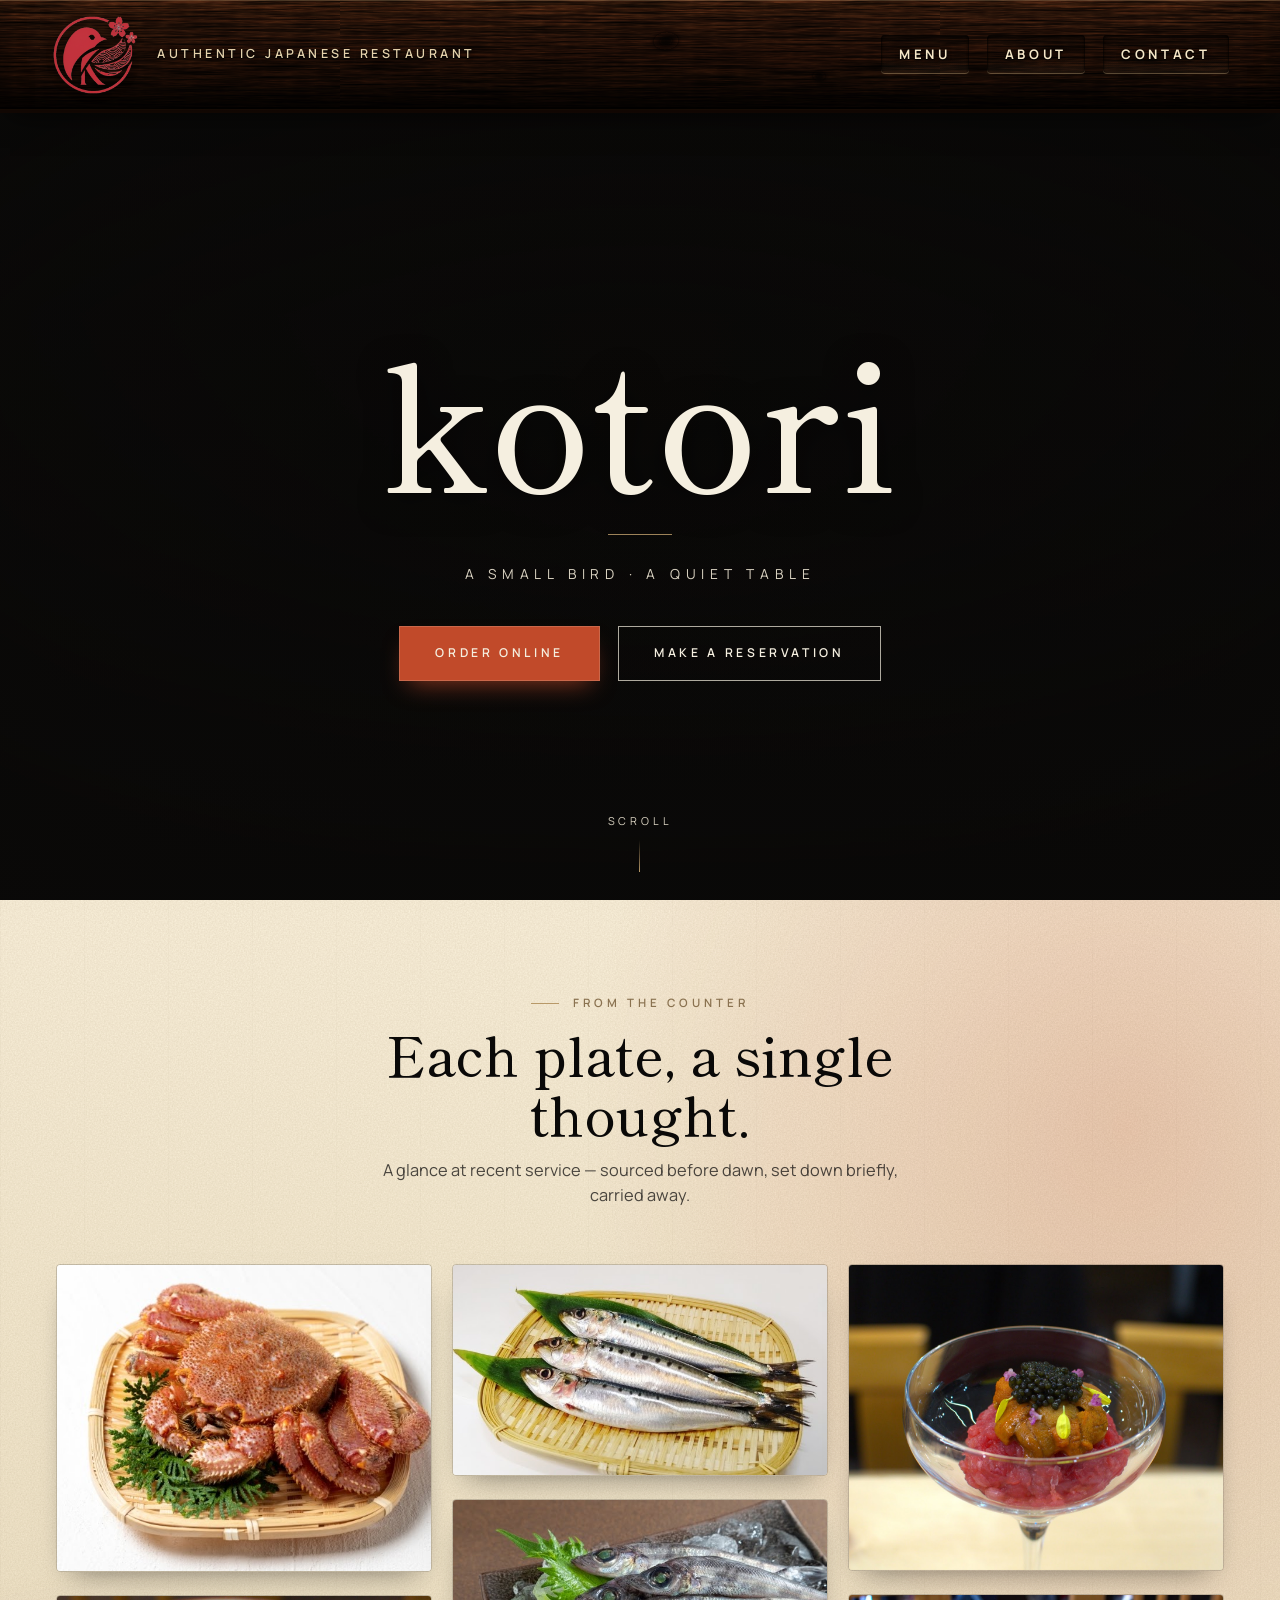
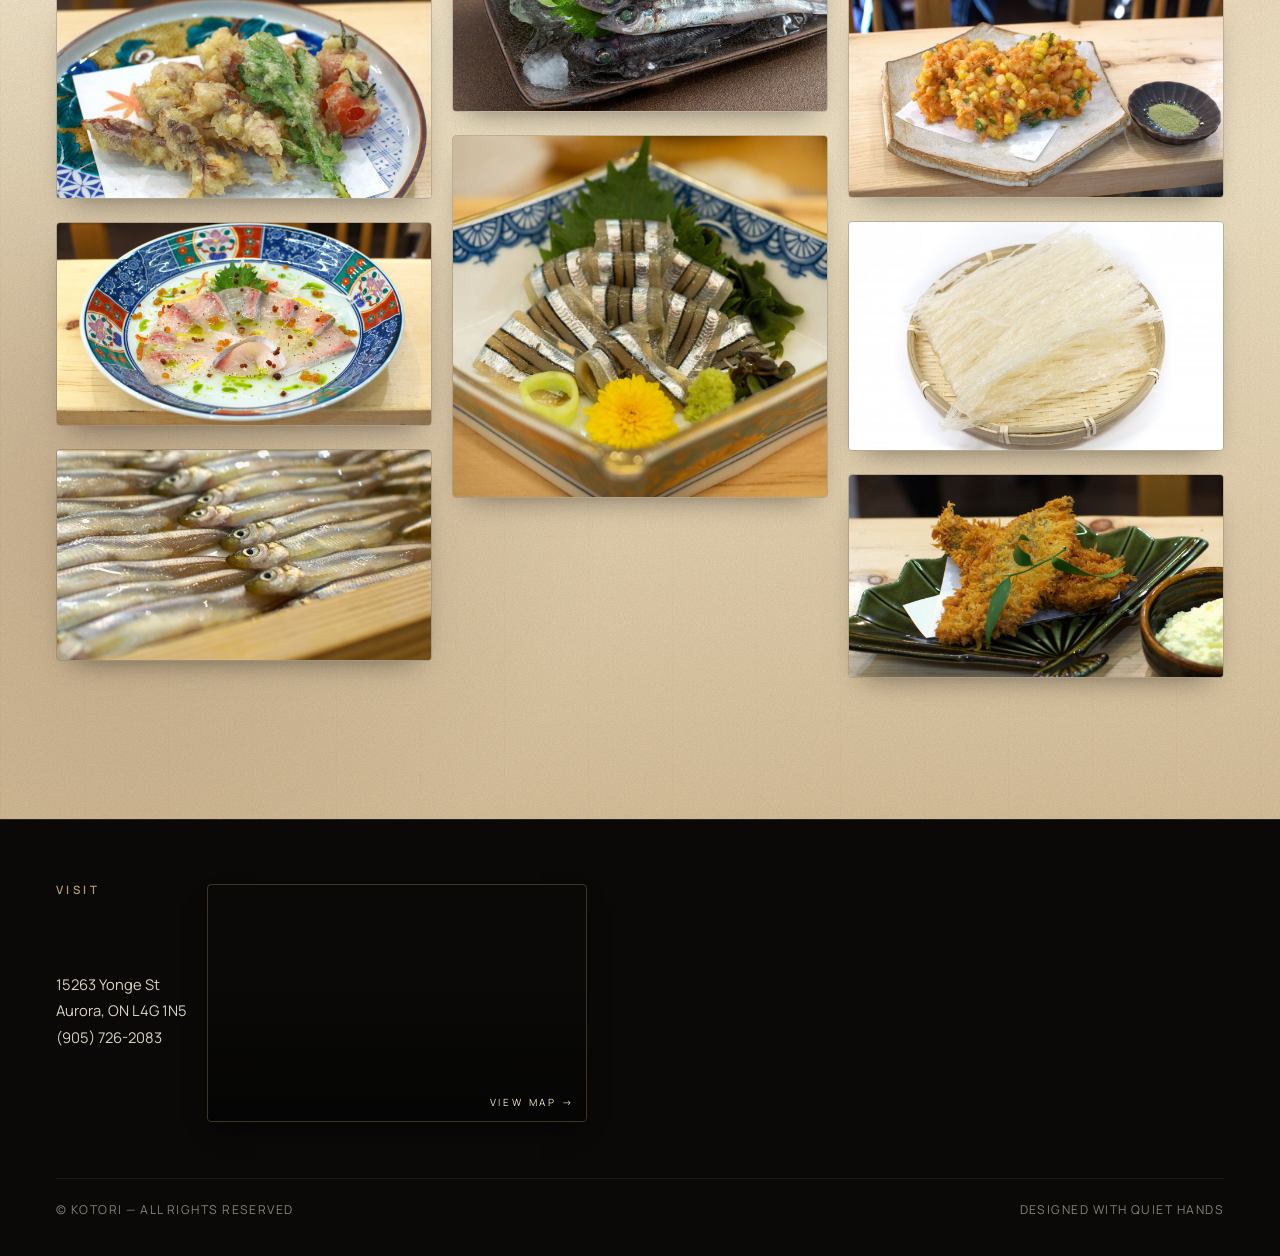
==== index.html @ bebe39ed "About page (phone only): editorial vertical layout with full-bleed imagesReplaces the cramped 2-colu" ====
<!doctype html>
<html lang="en">
<head>
  <meta charset="utf-8">
  <meta name="viewport" content="width=device-width, initial-scale=1">
  <title>Kotori — Authentic Japanese Restaurant</title>
  <meta name="description" content="Kotori — an authentic Japanese restaurant. Seasonal omakase, sushi, and sake in an intimate setting.">

  <link rel="preconnect" href="https://fonts.googleapis.com">
  <link rel="preconnect" href="https://fonts.gstatic.com" crossorigin>
  <link rel="preconnect" href="https://cdn.jsdelivr.net" crossorigin>

  <link rel="icon" href="images/kotori-logo.png" type="image/png">
  <link rel="stylesheet" href="css/base.css?v=21">
  <link rel="stylesheet" href="css/pages.css?v=21">
</head>
<body class="page-home">

  <div class="intro" aria-hidden="true">
    <img class="intro-logo" src="images/kotori-logo.png" alt="">
  </div>

  <header class="deck" role="banner">
    <a class="deck-brand" href="index.html" aria-label="Kotori — home">
      <img class="deck-logo" src="images/kotori-logo.png" alt="Kotori">
      <span class="deck-tag">authentic japanese restaurant</span>
    </a>
    <nav class="deck-nav" aria-label="Primary">
      <a href="#menu">Menu</a>
      <a href="about.html">About</a>
      <a href="contact.html">Contact</a>
    </nav>
  </header>

  <main>
    <section class="hero" aria-label="Welcome">
      <video class="hero-video"
             autoplay muted loop playsinline webkit-playsinline
             preload="auto" disableRemotePlayback x-webkit-airplay="deny"
             aria-hidden="true">
        <source src="https://cdn.jsdelivr.net/gh/Mystigin/kotori-assets@fc0615c/kotori-fake-b-roll-1.mp4" type="video/mp4">
      </video>
      <div class="hero-veil" aria-hidden="true"></div>

      <div class="hero-content">
        <h1 class="hero-word">kotori</h1>
        <span class="hero-rule" aria-hidden="true"></span>
        <span class="hero-tagline">
          <span class="hero-tagline-wide">a small bird · a quiet table</span>
          <span class="hero-tagline-phone">authentic japanese restaurant</span>
        </span>
        <div class="hero-ctas">
          <a class="btn btn-primary" href="order.html">order online</a>
          <a class="btn btn-ghost" href="contact.html#reserve">make a reservation</a>
        </div>
      </div>

      <a class="hero-scroll" href="#story" aria-label="Scroll to story">
        <span>scroll</span>
        <span class="line" aria-hidden="true"></span>
      </a>
    </section>

    <section class="gallery" id="story" aria-label="Food gallery">
      <!-- boats spawned dynamically into this fleet container; see js/boats.js -->
      <div class="gallery-fleet" aria-hidden="true"></div>
      <div class="gallery-head">
        <span class="eyebrow">From the counter</span>
        <h2>Each plate, a single thought.</h2>
        <p class="gallery-lede">A glance at recent service — sourced before dawn, set down briefly, carried away.</p>
      </div>
      <div class="gallery-grid">
        <figure class="gallery-item"><img src="images/food-1.jpg"  alt="" loading="lazy"></figure>
        <figure class="gallery-item"><img src="images/food-17.jpg" alt="" loading="lazy"></figure>
        <figure class="gallery-item"><img src="images/food-4.jpg"  alt="" loading="lazy"></figure>
        <figure class="gallery-item"><img src="images/food-18.jpg" alt="" loading="lazy"></figure>
        <figure class="gallery-item"><img src="images/food-7.jpg"  alt="" loading="lazy"></figure>
        <figure class="gallery-item"><img src="images/food-19.jpg" alt="" loading="lazy"></figure>
        <figure class="gallery-item"><img src="images/food-10.jpg" alt="" loading="lazy"></figure>
        <figure class="gallery-item"><img src="images/food-20.jpg" alt="" loading="lazy"></figure>
        <figure class="gallery-item"><img src="images/food-13.jpg" alt="" loading="lazy"></figure>
        <figure class="gallery-item"><img src="images/food-21.jpg" alt="" loading="lazy"></figure>
        <figure class="gallery-item"><img src="images/food-16.jpg" alt="" loading="lazy"></figure>
      </div>
    </section>

  </main>

  <footer class="foot">
    <div class="foot-grid">
      <div class="foot-col foot-col-visit">
        <h4>Visit</h4>
        <ul>
          <li>15263 Yonge St</li>
          <li>Aurora, ON L4G 1N5</li>
          <li>(905) 726-2083</li>
        </ul>
        <a class="foot-map" href="map.html" aria-label="Open larger map">
          <iframe
            src="https://maps.google.com/maps?q=Kotori%20Authentic%20Japanese%20Restaurant%2C%2015263%20Yonge%20St%2C%20Aurora%2C%20ON%20L4G%201N5&z=15&output=embed"
            loading="lazy" referrerpolicy="no-referrer-when-downgrade"
            title="Map preview — 15263 Yonge St, Aurora"></iframe>
          <span class="foot-map-veil" aria-hidden="true">View map →</span>
        </a>
      </div>
    </div>
    <div class="foot-bottom">
      <span>© Kotori — All rights reserved</span>
      <span>Designed with quiet hands</span>
    </div>
  </footer>

  <!-- ─── menu book overlay (modal-only, hidden until activated) ─── -->
  <div class="book-mount" id="menu">
    <button class="book-close" type="button" aria-label="Close menu">×</button>
    <div class="book-stage" data-state="0">
      <!-- phone-only flat composite. Cover at state=0; menu-1 fixed on the
           left page; menu-2 and menu-3 share a flipcard on the right page
           that rotates between state 1 and 2. Everything is a child of
           .book-stage with % coordinates, so the entire composite scales
           as one unit. Hidden on desktop. -->
      <div class="cover-flat" aria-hidden="true">
        <span class="cover-corner cc-tl"></span>
        <span class="cover-corner cc-tr"></span>
        <span class="cover-corner cc-bl"></span>
        <span class="cover-corner cc-br"></span>
        <img class="cover-logo" src="images/kotori-logo.png" alt="">
        <h2 class="cover-title">the menu</h2>
        <span class="cover-rule"></span>
        <span class="cover-meta">vol. iv · spring no. 02</span>
      </div>
      <img class="menu-flat" data-menu="menu-1" src="images/menu-1.png" alt="" aria-hidden="true">
      <div class="page-flip page-flip-right" aria-hidden="true">
        <img class="menu-flat" data-menu="menu-2" src="images/menu-2.png" alt="">
      </div>
      <div class="page-flip page-flip-left" aria-hidden="true">
        <img class="menu-flat" data-menu="menu-3" src="images/menu-3.png" alt="">
      </div>
      <div class="book">
        <div class="book-spine" aria-hidden="true"></div>

        <!-- LEAF 0 — cover | Menu 1 -->
        <article class="leaf leaf-cover" data-leaf="0">
          <div class="face front">
            <div class="cover-art">
              <span class="cover-corner cc-tl"></span>
              <span class="cover-corner cc-tr"></span>
              <span class="cover-corner cc-bl"></span>
              <span class="cover-corner cc-br"></span>
              <img class="cover-logo" src="images/kotori-logo.png" alt="">
              <h2 class="cover-title">the menu</h2>
              <span class="cover-rule"></span>
              <span class="cover-meta">vol. iv · spring no. 02</span>
              <span class="cover-tap">— click to open —</span>
            </div>
          </div>
          <div class="face back">
            <div class="page page-image" data-menu="menu-1">
              <img class="page-image-img" src="images/menu-1.png" alt="Kotori menu — page 1">
            </div>
          </div>
        </article>

        <!-- LEAF 1 — Menu 2 | Menu 3 -->
        <article class="leaf" data-leaf="1">
          <div class="face front">
            <div class="page page-image" data-menu="menu-2">
              <img class="page-image-img" src="images/menu-2.png" alt="Kotori menu — page 2">
            </div>
          </div>
          <div class="face back">
            <div class="page page-image" data-menu="menu-3">
              <img class="page-image-img" src="images/menu-3.png" alt="Kotori menu — page 3">
            </div>
          </div>
        </article>

        <!-- LEAF 2 — back cover (not flippable) -->
        <article class="leaf leaf-back" data-leaf="2" aria-hidden="true">
          <div class="face front">
            <div class="page page-end">
              <span class="end-line"></span>
              <span class="end-thanks">— thank you —</span>
              <span class="end-foot">kotori · est. 2019</span>
            </div>
          </div>
          <div class="face back">
            <div class="cover-art back-cover">
              <span class="cover-corner cc-tl"></span>
              <span class="cover-corner cc-tr"></span>
              <span class="cover-corner cc-bl"></span>
              <span class="cover-corner cc-br"></span>
            </div>
          </div>
        </article>

      </div>
    </div>

    <div class="book-controls" aria-label="Menu navigation">
      <button class="book-prev" type="button" aria-label="Previous page">←</button>
      <span class="book-progress" aria-live="polite">closed</span>
      <button class="book-next" type="button" aria-label="Next page">→</button>
    </div>

    <!-- phone-only fallback: full-width vertical scroll of menu pages -->
    <div class="book-phone-stack" aria-hidden="true">
      <img src="images/menu-1.png" alt="Kotori menu — page 1" loading="lazy">
      <img src="images/menu-2.png" alt="Kotori menu — page 2" loading="lazy">
      <img src="images/menu-3.png" alt="Kotori menu — page 3" loading="lazy">
    </div>
  </div>

  <!-- ─── gallery lightbox (hidden until a photo is clicked) ─── -->
  <div class="lightbox" aria-hidden="true">
    <button class="lightbox-close" type="button" aria-label="Close image">×</button>
    <img class="lightbox-img" src="" alt="">
  </div>

  <script src="js/intro.js?v=21"></script>
  <script src="js/book.js?v=21"></script>
  <script src="js/gallery.js?v=21"></script>
  <script src="js/boats.js?v=21"></script>
</body>
</html>
---- css/base.css ----
/* ─── kotori — base styles ─── */

@import url('https://fonts.googleapis.com/css2?family=Shippori+Mincho+B1:wght@400;500;600;700;800&family=Manrope:wght@300;400;500;600;700&display=swap');

:root {
  --sumi:         #0a0908;
  --sumi-soft:    #16120e;
  --sumi-ember:   #21130b;
  --hinoki-dark:  #2a1a10;
  --hinoki:       #6b4423;
  --hinoki-light: #a07952;
  --cedar-red:    #7b341f;
  --cedar-black:  #1f0f08;
  --washi:        #f5efe0;
  --washi-dim:    #d9d2c1;
  --vermillion:   #c14a2a;
  --vermillion-2: #d35a3a;
  --gold:         #b89968;
  --gold-soft:    #8a7250;

  --display: 'Shippori Mincho B1', 'Times New Roman', serif;
  --body:    'Manrope', system-ui, -apple-system, sans-serif;

  --deck-h: 110px;
  --ease:   cubic-bezier(.2,.7,.2,1);
}

@media (max-width: 720px) {
  :root { --deck-h: 84px; }
}

/* reset */
*, *::before, *::after { box-sizing: border-box; }
html, body, h1, h2, h3, h4, h5, h6, p, ul, ol, li, figure, blockquote { margin: 0; padding: 0; }
ul, ol { list-style: none; }
a { color: inherit; text-decoration: none; }
img, video { display: block; max-width: 100%; }
button { font: inherit; color: inherit; background: none; border: 0; cursor: pointer; }
input, textarea, select { font: inherit; color: inherit; }

html { scroll-behavior: smooth; }
body {
  font-family: var(--body);
  font-weight: 400;
  color: var(--washi);
  background:
    radial-gradient(ellipse at 20% 0%, rgba(123,52,31,.22), transparent 42rem),
    linear-gradient(180deg, #0a0908 0%, #120b07 42%, #070605 100%);
  -webkit-font-smoothing: antialiased;
  text-rendering: optimizeLegibility;
  line-height: 1.55;
  min-height: 100vh;
}

/* shared selection */
::selection { background: var(--vermillion); color: var(--washi); }

/* ─── grain overlay (a single tiny SVG noise) ─── */
.grain::after {
  content: '';
  position: absolute; inset: 0;
  pointer-events: none;
  background-image: url("data:image/svg+xml;utf8,<svg xmlns='http://www.w3.org/2000/svg' width='240' height='240'><filter id='n'><feTurbulence type='fractalNoise' baseFrequency='0.9' numOctaves='2' stitchTiles='stitch'/><feColorMatrix values='0 0 0 0 0  0 0 0 0 0  0 0 0 0 0  0 0 0 0.55 0'/></filter><rect width='100%' height='100%' filter='url(%23n)'/></svg>");
  opacity: .08;
  mix-blend-mode: overlay;
}

/* ─── wooden deck header (clean plank, full-width, flush to top) ─── */
.deck {
  position: fixed;
  top: 0; left: 0; right: 0;
  height: var(--deck-h);
  z-index: 100;
  display: flex; align-items: center; justify-content: space-between;
  padding: 0 clamp(28px, 4vw, 64px);
  isolation: isolate;
  overflow: hidden;
  border-radius: 0;
  border: 0;
  border-bottom: 1px solid rgba(20,10,4,.9);

  /* base: actual wood photo if present, with layered organic bark fallback */
  background-color: #3a2110;
  background-image:
    /* soft top sheen + bottom shadow */
    linear-gradient(180deg, rgba(255,224,178,.12) 0%, transparent 22%, transparent 78%, rgba(0,0,0,.38) 100%),
    /* fractal noise — coarse bark cracks */
    url("data:image/svg+xml;utf8,<svg xmlns='http://www.w3.org/2000/svg' width='600' height='200'><filter id='b'><feTurbulence type='fractalNoise' baseFrequency='0.012 0.55' numOctaves='3' seed='7'/><feColorMatrix values='0 0 0 0 0  0 0 0 0 0  0 0 0 0 0  0 0 0 1.4 -.3'/></filter><rect width='100%25' height='100%25' filter='url(%23b)'/></svg>"),
    /* fractal noise — fine grain fibers */
    url("data:image/svg+xml;utf8,<svg xmlns='http://www.w3.org/2000/svg' width='400' height='200'><filter id='f'><feTurbulence type='turbulence' baseFrequency='0.04 0.9' numOctaves='2' seed='3'/><feColorMatrix values='0 0 0 0 0  0 0 0 0 0  0 0 0 0 0  0 0 0 .9 0'/></filter><rect width='100%25' height='100%25' filter='url(%23f)'/></svg>"),
    /* warm highlight streaks (ribbon figure) */
    repeating-linear-gradient(1deg,
      rgba(180,108,52,.10) 0 6px,
      rgba(60,28,12,.18) 6px 14px,
      rgba(140,78,38,.08) 14px 22px,
      rgba(28,12,4,.20) 22px 30px),
    /* the wood photo if you drop one in (images/wood-header.jpg) */
    url("../images/wood-header.jpg"),
    /* deep undertone fallback */
    linear-gradient(180deg, #5e3219 0%, #3e1d0d 48%, #1a0c05 100%);
  background-size: 100% 100%, 600px 200px, 400px 200px, 100% 100%, cover, 100% 100%;
  background-position: center, center, center, center, center, center;
  background-repeat: no-repeat, repeat, repeat, repeat-x, no-repeat, no-repeat;
  background-blend-mode: overlay, multiply, soft-light, multiply, normal, normal;

  box-shadow:
    inset 0 1px 0 rgba(255,210,150,.22),
    inset 0 -2px 0 rgba(0,0,0,.55),
    inset 0 -16px 24px rgba(0,0,0,.40),
    0 3px 0 rgba(20,8,3,.80),
    0 14px 28px -10px rgba(0,0,0,.72);
}

/* knot — placed in the empty area between the brand tagline and the nav buttons */
.deck::before {
  content: '';
  position: absolute;
  left: 52%;
  top: 38%;
  width: 34px; height: 24px;
  transform: translate(-50%, -50%) rotate(-6deg);
  z-index: 0;
  pointer-events: none;
  border-radius: 50%;
  background:
    radial-gradient(ellipse at center,
      rgba(8,3,1,.90) 0 18%,
      rgba(48,22,10,.72) 26%,
      rgba(120,64,28,.34) 52%,
      transparent 76%),
    repeating-radial-gradient(ellipse at center,
      rgba(20,10,4,.55) 0 1px,
      rgba(140,76,34,.20) 2px 3px,
      transparent 4px 6px);
  mix-blend-mode: multiply;
  opacity: .85;
}
/* second knot — small, lower, also in the empty zone */
.deck::after {
  content: '';
  position: absolute;
  left: 64%;
  top: 70%;
  width: 22px; height: 16px;
  transform: translate(-50%, -50%) rotate(8deg);
  z-index: 0;
  pointer-events: none;
  border-radius: 50%;
  background:
    radial-gradient(ellipse at center,
      rgba(8,3,1,.82) 0 20%,
      rgba(48,22,10,.65) 28%,
      rgba(120,64,28,.28) 54%,
      transparent 76%),
    repeating-radial-gradient(ellipse at center,
      rgba(20,10,4,.50) 0 1px,
      rgba(140,76,34,.18) 2px 3px,
      transparent 4px 6px);
  mix-blend-mode: multiply;
  opacity: .75;
}


.deck-brand {
  display: flex; align-items: center; gap: 18px;
  position: relative; z-index: 1;
  color: #f6e7c7;
  text-shadow:
    0 1px 0 rgba(0,0,0,.85),
    0 2px 4px rgba(0,0,0,.75),
    0 0 1px rgba(0,0,0,.9);
}
.deck-brand .deck-logo {
  height: calc(var(--deck-h) - 22px);
  width: auto;
  display: block;
  filter: drop-shadow(0 2px 3px rgba(0,0,0,.65));
}
.deck-brand .deck-tag {
  font-family: var(--body);
  font-weight: 600;
  font-size: .78rem;
  letter-spacing: .28em;
  text-transform: uppercase;
  line-height: 1;
  color: #efdcb4;
  opacity: .95;
}
@media (max-width: 720px) {
  .deck-brand .deck-tag { display: none; }
  .deck-brand .deck-logo { height: calc(var(--deck-h) - 18px); }
}

.deck-nav {
  display: flex; align-items: center; gap: clamp(10px, 1.6vw, 18px);
  position: relative; z-index: 1;
}
.deck-nav a {
  position: relative;
  font-family: var(--body);
  font-weight: 700;
  font-size: .82rem;
  letter-spacing: .28em;
  text-transform: uppercase;
  /* bright cream text that reads as "carved letters catching the light" */
  color: #f6e7c7;
  text-shadow:
    0 1px 0 rgba(0,0,0,.85),
    0 2px 4px rgba(0,0,0,.75),
    0 0 1px rgba(0,0,0,.9);
  padding: 9px 18px;
  border-radius: 4px;
  /* carved channel: dark inner shadow (gouge) + warm highlight on the lip */
  background: linear-gradient(180deg, rgba(0,0,0,.30), rgba(0,0,0,.10) 60%, rgba(255,210,150,.06));
  box-shadow:
    inset 0 2px 3px rgba(0,0,0,.65),
    inset 0 -1px 0 rgba(255,214,158,.30),
    inset 1px 0 1px rgba(0,0,0,.35),
    inset -1px 0 1px rgba(0,0,0,.35);
  transition: color .25s var(--ease), text-shadow .25s var(--ease), box-shadow .25s var(--ease);
}
.deck-nav a:hover,
.deck-nav a:focus-visible,
.deck-nav a.is-active {
  color: #fff5dc;
  text-shadow:
    0 1px 0 rgba(0,0,0,.95),
    0 2px 5px rgba(0,0,0,.85),
    0 0 8px rgba(255,224,170,.35);
  box-shadow:
    inset 0 3px 4px rgba(0,0,0,.75),
    inset 0 -1px 0 rgba(255,224,170,.42),
    inset 1px 0 1px rgba(0,0,0,.45),
    inset -1px 0 1px rgba(0,0,0,.45);
}
@media (max-width: 480px) {
  .deck-nav a { font-size: .7rem; letter-spacing: .22em; padding: 7px 12px; }
  .deck-nav { gap: 8px; }
}

/* ─── shared footer ─── */
.foot {
  position: relative;
  background: var(--sumi);
  color: var(--washi-dim);
  padding: 64px clamp(20px, 5vw, 56px) 36px;
  border-top: 1px solid rgba(184,153,104,.18);
}
.foot-grid {
  max-width: 1180px; margin: 0 auto;
  display: grid; gap: 40px 56px;
  grid-template-columns: 1fr;
  justify-items: start;
}

.foot-brand {
  display: flex; flex-direction: column; gap: 14px;
}
.foot-brand .foot-mark {
  font-family: var(--display);
  font-size: 2.4rem; line-height: 1;
  color: var(--washi);
  letter-spacing: .02em;
}
.foot-brand p {
  font-size: .88rem;
  max-width: 32ch;
  color: var(--washi-dim);
}

.foot-col h4 {
  font-family: var(--body);
  font-weight: 600;
  font-size: .72rem;
  letter-spacing: .3em;
  text-transform: uppercase;
  color: var(--gold);
  margin-bottom: 16px;
}
.foot-col ul { display: grid; gap: 8px; }
.foot-col li, .foot-col a { font-size: .92rem; color: var(--washi-dim); }
.foot-col a:hover { color: var(--washi); }

/* Visit column — address text on the left, map preview on the right */
.foot-col-visit {
  width: 100%;
  display: grid;
  grid-template-columns: auto minmax(280px, auto);
  column-gap: clamp(14px, 1.6vw, 22px);
  row-gap: 2px;
  align-items: start;
  justify-content: start;
}
.foot-col-visit > h4,
.foot-col-visit > ul { grid-column: 1; }
.foot-col-visit > h4 { margin-bottom: 2px; line-height: 1; }
.foot-col-visit > ul { gap: 4px; margin-top: 0; }
.foot-col-visit > .foot-map {
  grid-column: 2;
  grid-row: 1 / span 2;
  align-self: stretch;
}
@media (max-width: 760px) {
  .foot-col-visit {
    grid-template-columns: 1fr;
  }
  .foot-col-visit > .foot-map {
    grid-column: 1;
    grid-row: auto;
  }
}

/* footer map preview */
.foot-map {
  position: relative;
  display: block;
  margin-top: 0;
  width: 380px;
  max-width: 100%;
  aspect-ratio: 16 / 10;
  border-radius: 4px;
  overflow: hidden;
  border: 1px solid rgba(184,153,104,.30);
  box-shadow: 0 12px 24px -10px rgba(0,0,0,.75);
  isolation: isolate;
  cursor: pointer;
}
.foot-map iframe {
  position: absolute; inset: 0;
  width: 100%; height: 100%;
  border: 0;
  pointer-events: none;       /* let the wrapping <a> get the click */
  filter: saturate(.7) brightness(.85);
}
.foot-map-veil {
  position: absolute; inset: 0;
  display: flex; align-items: flex-end; justify-content: flex-end;
  padding: 10px 12px;
  font-family: var(--body);
  font-size: .62rem;
  letter-spacing: .28em;
  text-transform: uppercase;
  color: #f6e7c7;
  background: linear-gradient(180deg, rgba(0,0,0,0) 40%, rgba(0,0,0,.55) 100%);
  text-shadow: 0 1px 0 rgba(0,0,0,.7);
  transition: background .3s var(--ease);
}
.foot-map:hover .foot-map-veil,
.foot-map:focus-visible .foot-map-veil {
  background: linear-gradient(180deg, rgba(193,74,42,.10) 0%, rgba(0,0,0,.65) 100%);
}

.foot-bottom {
  max-width: 1180px; margin: 56px auto 0;
  padding-top: 22px;
  border-top: 1px solid rgba(245,239,224,.08);
  display: flex; justify-content: space-between; align-items: center;
  font-size: .76rem; color: rgba(217,210,193,.6);
  letter-spacing: .12em; text-transform: uppercase;
}
@media (max-width: 580px) {
  .foot-bottom { flex-direction: column; gap: 8px; text-align: center; }
}

/* map page: no foot-grid, so collapse the gap above the copyright strip */
.page-map .foot { padding-top: 24px; padding-bottom: 24px; }
.page-map .foot-bottom { margin-top: 0; border-top: 0; padding-top: 0; }

/* ─── buttons ─── */
.btn {
  display: inline-flex; align-items: center; justify-content: center;
  gap: 10px;
  padding: 18px 36px;
  font-family: var(--body);
  font-weight: 600;
  font-size: .76rem;
  letter-spacing: .3em;
  text-transform: uppercase;
  border-radius: 0;
  cursor: pointer;
  transition: transform .25s var(--ease), background .25s var(--ease), color .25s var(--ease), box-shadow .25s var(--ease);
  position: relative;
  white-space: nowrap;
}
.btn:focus-visible {
  outline: 2px solid var(--gold);
  outline-offset: 4px;
}

.btn-primary {
  background: var(--vermillion);
  color: var(--washi);
  box-shadow:
    inset 0 0 0 1px rgba(245,239,224,.18),
    inset 0 0 0 4px rgba(245,239,224,0),
    0 12px 24px -10px rgba(193,74,42,.7);
}
.btn-primary:hover {
  background: var(--vermillion-2);
  transform: translateY(-2px);
  box-shadow:
    inset 0 0 0 1px rgba(245,239,224,.32),
    0 18px 30px -10px rgba(193,74,42,.7);
}

.btn-ghost {
  background: transparent;
  color: var(--washi);
  box-shadow: inset 0 0 0 1px rgba(245,239,224,.7);
}
.btn-ghost:hover {
  background: var(--washi);
  color: var(--sumi);
  transform: translateY(-2px);
}

.btn-dark {
  background: var(--sumi);
  color: var(--washi);
  box-shadow: inset 0 0 0 1px var(--gold-soft);
}
.btn-dark:hover {
  background: var(--vermillion);
  box-shadow: inset 0 0 0 1px var(--vermillion);
}

/* ─── small typographic helpers ─── */
.eyebrow {
  display: inline-flex; align-items: center; gap: 14px;
  font-family: var(--body);
  font-weight: 600;
  font-size: .72rem;
  letter-spacing: .35em;
  text-transform: uppercase;
  color: var(--gold);
}
.eyebrow::before {
  content: '';
  width: 28px; height: 1px;
  background: var(--gold);
}

/* page top spacer to account for fixed deck */
.page {
  padding-top: var(--deck-h);
  min-height: 100vh;
  position: relative;
}

/* ─── reduced motion ─── */
@media (prefers-reduced-motion: reduce) {
  *, *::before, *::after {
    animation-duration: .001ms !important;
    animation-iteration-count: 1 !important;
    transition-duration: .001ms !important;
  }
  html { scroll-behavior: auto; }
}
---- css/pages.css ----
/* ─── kotori — page-specific styles ─── */

/* ─────────── INTRO OVERLAY (index only) ─────────── */
.intro {
  position: fixed; inset: 0;
  background: var(--sumi);
  z-index: 1000;
  display: grid; place-items: center;
  animation: introFadeOut 1.2s var(--ease) 2.4s forwards;
}
.intro-logo {
  width: clamp(180px, 22vw, 280px);
  opacity: 0;
  transform: scale(.96);
  animation: introLogoIn 1.2s var(--ease) .25s forwards;
  filter: drop-shadow(0 0 30px rgba(193,74,42,.18));
}
@keyframes introLogoIn {
  to { opacity: 1; transform: scale(1); }
}
@keyframes introFadeOut {
  to { opacity: 0; visibility: hidden; }
}
.intro.skip {
  display: none !important;
  animation: none !important;
}
@media (prefers-reduced-motion: reduce) {
  .intro { animation: introFadeOut .001ms 0s forwards; }
  .intro-logo { animation: introLogoIn .001ms 0s forwards; opacity: 1; transform: none; }
}

/* ─────────── HERO ─────────── */
.hero {
  position: relative;
  height: 100vh; min-height: 640px;
  width: 100%;
  overflow: hidden;
  display: grid; place-items: center;
  isolation: isolate;
  background: var(--sumi); /* until video loads */
}
.hero-video {
  position: absolute; inset: 0;
  width: 100%; height: 100%;
  object-fit: cover;
  z-index: -2;
  /* Starts at 0.01 (not 0) so iOS Safari treats it as visible enough for
     autoplay — opacity: 0 is one of the conditions that blocks autoplay
     even on muted, playsinline videos. The user sees no difference. */
  opacity: 0.01;
  animation: heroVideoIn 1.4s var(--ease) 2.6s forwards;
}
.intro-skipped .hero-video,
body.no-intro .hero-video {
  animation: heroVideoIn .001ms 0s forwards;
}
/* On phone, skip the fade-in entirely — iOS autoplay heuristics also weigh
   in-viewport visibility, and getting the video to a stable opacity:1
   before the page finishes loading is the safest route. */
@media (max-width: 600px) {
  .hero-video {
    opacity: 1;
    animation: none;
    /* iOS sometimes paints a "tap to play" overlay button on the video
       when autoplay is blocked (Low Power Mode etc.). Hide that button
       and let touches pass through, so the first tap anywhere on the
       page is what triggers the gesture-fallback play(). */
    pointer-events: none;
  }
}
/* hide iOS's native big play button overlay */
.hero-video::-webkit-media-controls-start-playback-button {
  display: none !important;
  -webkit-appearance: none;
}
.hero-video::-webkit-media-controls {
  display: none !important;
}
@keyframes heroVideoIn {
  to { opacity: 1; }
}

.hero-veil {
  position: absolute; inset: 0;
  z-index: -1;
  background:
    radial-gradient(ellipse at center, rgba(10,9,8,.15) 0%, rgba(10,9,8,.55) 70%, rgba(10,9,8,.85) 100%),
    linear-gradient(180deg, rgba(10,9,8,.55) 0%, rgba(10,9,8,.15) 35%, rgba(10,9,8,.35) 60%, rgba(10,9,8,.85) 100%);
}
.hero-veil::after {
  content: '';
  position: absolute; inset: 0;
  background-image: url("data:image/svg+xml;utf8,<svg xmlns='http://www.w3.org/2000/svg' width='280' height='280'><filter id='n'><feTurbulence type='fractalNoise' baseFrequency='.85' numOctaves='2' stitchTiles='stitch'/><feColorMatrix values='0 0 0 0 0  0 0 0 0 0  0 0 0 0 0  0 0 0 .55 0'/></filter><rect width='100%' height='100%' filter='url(%23n)'/></svg>");
  opacity: .07;
  mix-blend-mode: overlay;
}

.hero-content {
  position: relative;
  text-align: center;
  padding: var(--deck-h) 24px 0;
  display: flex; flex-direction: column; align-items: center;
  gap: 28px;
}
.hero-word {
  font-family: var(--display);
  font-weight: 500;
  font-size: 11rem;
  line-height: .95;
  letter-spacing: .01em;
  color: var(--washi);
  text-shadow: 0 6px 32px rgba(0,0,0,.55), 0 1px 0 rgba(0,0,0,.3);
  opacity: 0;
  transform: translateY(14px);
  animation: heroFadeUp 1.2s var(--ease) 3.05s forwards;
  margin: 4px 0 6px;
}
.hero-rule {
  width: 0;
  height: 1px;
  background: var(--gold);
  opacity: 0;
  animation: heroRule 1.1s var(--ease) 3.45s forwards;
}
@keyframes heroRule {
  to { width: 64px; opacity: .85; }
}
.hero-tagline {
  font-family: var(--body);
  font-weight: 400;
  font-size: .86rem;
  letter-spacing: .42em;
  text-transform: uppercase;
  color: var(--washi-dim);
  opacity: 0;
  transform: translateY(8px);
  animation: heroFadeUp 1s var(--ease) 3.65s forwards;
}
/* default: show the wide tagline, hide the phone variant */
.hero-tagline-phone { display: none; }
@media (max-width: 600px) {
  .hero-tagline-wide  { display: none; }
  .hero-tagline-phone { display: inline; }
}
.hero-ctas {
  display: flex; gap: 18px; flex-wrap: wrap; justify-content: center;
  margin-top: 14px;
  opacity: 0;
  transform: translateY(10px);
  animation: heroFadeUp 1s var(--ease) 3.85s forwards;
}
@keyframes heroFadeUp {
  to { opacity: 1; transform: translateY(0); }
}
body.no-intro .hero-word,
body.no-intro .hero-rule,
body.no-intro .hero-tagline,
body.no-intro .hero-ctas {
  animation: none;
  opacity: 1;
  transform: none;
}
body.no-intro .hero-rule { width: 64px; opacity: .85; }

.hero-scroll {
  position: absolute;
  bottom: 28px;
  /* center via auto margins (NOT translateX(-50%)) — heroFadeUp's keyframe
     ends with transform: translateY(0) which would otherwise wipe the X
     centering, leaving the element offset to the right. */
  left: 0; right: 0;
  margin: 0 auto;
  width: max-content;
  font-family: var(--body);
  font-size: .68rem;
  letter-spacing: .35em;
  text-transform: uppercase;
  color: var(--washi-dim);
  opacity: 0;
  animation: heroFadeUp 1s var(--ease) 4.1s forwards;
  display: flex; flex-direction: column; align-items: center; gap: 10px;
}
.hero-scroll .line {
  width: 1px; height: 32px;
  background: linear-gradient(180deg, transparent, var(--gold));
  animation: scrollLine 2.4s ease-in-out infinite;
}
@keyframes scrollLine {
  0%, 100% { transform: scaleY(.6); transform-origin: top; }
  50%      { transform: scaleY(1); }
}
body.no-intro .hero-scroll { animation: none; opacity: 1; }

@media (max-width: 540px) {
  .hero-word { font-size: 5rem; }
  .hero-tagline { letter-spacing: .3em; }
}

@media (min-width: 541px) and (max-width: 900px) {
  .hero-word { font-size: 7rem; }
}

/* ─────────── HOMEPAGE TEASER STRIP ─────────── */
.teaser {
  position: relative;
  background:
    radial-gradient(ellipse at 88% 15%, rgba(193,74,42,.22), transparent 34rem),
    radial-gradient(ellipse at 9% 76%, rgba(107,68,35,.24), transparent 31rem),
    linear-gradient(180deg, #fbf2dc 0%, #efe2c5 58%, #d7c19d 100%);
  color: var(--sumi);
  padding: clamp(80px, 12vw, 160px) clamp(20px, 5vw, 56px);
  overflow: hidden;
}
.teaser::before {
  content: '';
  position: absolute;
  inset: 0;
  pointer-events: none;
  background-image:
    linear-gradient(90deg, rgba(62,32,15,.05) 1px, transparent 1px),
    url("data:image/svg+xml;utf8,<svg xmlns='http://www.w3.org/2000/svg' width='260' height='260'><filter id='n'><feTurbulence type='fractalNoise' baseFrequency='.65' numOctaves='3' stitchTiles='stitch'/><feColorMatrix values='0 0 0 0 .20  0 0 0 0 .13  0 0 0 0 .06  0 0 0 .42 0'/></filter><rect width='100%' height='100%' filter='url(%23n)'/></svg>");
  background-size: 84px 100%, 260px 260px;
  opacity: .35;
  mix-blend-mode: multiply;
}
.teaser::after {
  content: '';
  position: absolute;
  left: 0; right: 0; top: 0;
  height: 16px;
  background:
    linear-gradient(180deg, rgba(17,8,3,.36), transparent),
    repeating-linear-gradient(90deg, rgba(55,24,9,.30) 0 28px, rgba(127,64,28,.18) 28px 61px);
  pointer-events: none;
}
.teaser-inner {
  position: relative;
  max-width: 1280px; margin: 0 auto;
  display: grid; grid-template-columns: 1fr 1fr;
  gap: clamp(40px, 6vw, 96px);
  align-items: center;
  min-height: 720px;
}
@media (max-width: 800px) { .teaser-inner { grid-template-columns: 1fr; min-height: 0; } }

.teaser-copy {
  transition: opacity .9s var(--ease), transform .9s var(--ease), filter .9s var(--ease);
}
.teaser-inner.is-book-open .teaser-copy {
  opacity: .08;
  filter: blur(.7px) saturate(.75);
  transform: translateX(-18px);
  pointer-events: none;
}

.teaser-eyebrow { color: var(--gold-soft); }
.teaser-copy h2 {
  font-family: var(--display);
  font-weight: 500;
  font-size: 3.6rem;
  line-height: 1.05;
  letter-spacing: 0;
  margin: 18px 0 24px;
  color: var(--sumi);
}
.teaser-copy h2 em {
  font-style: italic;
  color: #b7351c;
}
.teaser p {
  font-size: 1.02rem;
  color: rgba(10,9,8,.78);
  max-width: 52ch;
  margin-bottom: 30px;
}
.teaser-actions { display: flex; gap: 16px; flex-wrap: wrap; }
.teaser-prompt {
  font-family: var(--body);
  font-size: .76rem;
  letter-spacing: .3em;
  text-transform: uppercase;
  color: var(--gold-soft);
  margin: 4px 0 28px;
  display: flex; align-items: center; gap: 14px;
}
.teaser-prompt::before {
  content: '';
  width: 28px; height: 1px; background: var(--gold-soft);
}

/* ─────────── HOMEPAGE FOOD GALLERY ─────────── */
.gallery {
  position: relative;
  background:
    radial-gradient(ellipse at 88% 15%, rgba(193,74,42,.22), transparent 34rem),
    radial-gradient(ellipse at 9% 76%, rgba(107,68,35,.24), transparent 31rem),
    linear-gradient(180deg, #fbf2dc 0%, #efe2c5 58%, #d7c19d 100%);
  color: var(--sumi);
  padding: clamp(40px, 4.5vw, 64px) clamp(20px, 5vw, 56px) clamp(80px, 11vw, 150px);
  overflow: hidden;
}
.gallery::before {
  content: '';
  position: absolute; inset: 0;
  pointer-events: none;
  background-image:
    linear-gradient(90deg, rgba(62,32,15,.05) 1px, transparent 1px),
    url("data:image/svg+xml;utf8,<svg xmlns='http://www.w3.org/2000/svg' width='260' height='260'><filter id='n'><feTurbulence type='fractalNoise' baseFrequency='.65' numOctaves='3' stitchTiles='stitch'/><feColorMatrix values='0 0 0 0 .20  0 0 0 0 .13  0 0 0 0 .06  0 0 0 .42 0'/></filter><rect width='100%' height='100%' filter='url(%23n)'/></svg>");
  background-size: 84px 100%, 260px 260px;
  opacity: .35;
  mix-blend-mode: multiply;
}
/* ─── boat fleet container — sits across the top of the gallery section ─── */
.gallery > .gallery-fleet {
  position: absolute;
  top: 0; left: 0; right: 0;
  height: 28px;
  z-index: 4;
  pointer-events: none;
  perspective: 480px;             /* gives child rotateX/Y a real depth feel */
  perspective-origin: 50% 80%;    /* viewer slightly above the waves */
  overflow: hidden;
}

/* Each boat — JS sets --top, --sail-dur, --bob-dur, --bob-delay, --scale */
.gallery-boat {
  position: absolute;
  top: var(--top, 3px);
  left: 0;
  pointer-events: none;
  transform-style: preserve-3d;
  animation: boatSail var(--sail-dur, 24s) linear forwards;
  filter: drop-shadow(0 2px 2px rgba(0,0,0,.42));
}
.gallery-boat.rtl { animation-name: boatSailRtl; }

/* horizontal traversal — start off-screen left, exit off-screen right (and vice versa) */
@keyframes boatSail {
  from { transform: translateX(-60px); }
  to   { transform: translateX(calc(100vw + 60px)); }
}
@keyframes boatSailRtl {
  from { transform: translateX(calc(100vw + 60px)) scaleX(-1); }
  to   { transform: translateX(-60px) scaleX(-1); }
}

/* SVG itself bobs and rocks in 3D — heave (translateY) + pitch (rotateX) + roll (rotateZ),
   each on its own phase so the motion feels organic rather than mechanical. */
.gallery-boat svg {
  display: block;
  overflow: visible;
  transform-origin: 50% 85%;       /* pivot near the waterline of the hull */
  animation: boatPhysics var(--bob-dur, 3.4s) ease-in-out infinite var(--bob-delay, 0s);
}

@keyframes boatPhysics {
  0% {
    transform: scale(var(--scale, 1)) translateY(0)    rotateZ(-3deg)  rotateX(2deg);
  }
  20% {
    transform: scale(var(--scale, 1)) translateY(-3px) rotateZ(-1deg) rotateX(-3deg);
  }
  40% {
    transform: scale(var(--scale, 1)) translateY(-1px) rotateZ(2.5deg) rotateX(0deg);
  }
  60% {
    transform: scale(var(--scale, 1)) translateY(2px)  rotateZ(3deg)  rotateX(2deg);
  }
  80% {
    transform: scale(var(--scale, 1)) translateY(1px)  rotateZ(0deg)  rotateX(-2deg);
  }
  100% {
    transform: scale(var(--scale, 1)) translateY(0)    rotateZ(-3deg) rotateX(2deg);
  }
}

@media (prefers-reduced-motion: reduce) {
  .gallery-boat,
  .gallery-boat svg { animation: none; }
}
/* keep gallery content above the wave bar / paper noise — but exclude the fleet
   so its absolute positioning inside the bar isn't reset to relative */
.gallery > *:not(.gallery-fleet) { position: relative; z-index: 1; }
@media (prefers-reduced-motion: reduce) {
  .gallery-boat { animation: none; }
}
/* keep gallery content above the wave bar / paper noise — but exclude the boat
   so its absolute positioning inside the bar isn't reset to relative */
.gallery > *:not(.gallery-boat) { position: relative; z-index: 1; }

.gallery-head {
  max-width: 720px;
  margin: 0 auto 56px;
  text-align: center;
}
.gallery-head .eyebrow { color: var(--gold-soft); }
.gallery-head h2 {
  font-family: var(--display);
  font-weight: 500;
  font-size: clamp(2.2rem, 4.6vw, 3.4rem);
  line-height: 1.1;
  margin: 12px 0 14px;
  color: var(--sumi);
}
.gallery-lede {
  color: rgba(10,9,8,.72);
  font-size: 1.02rem;
  max-width: 56ch;
  margin: 0 auto;
}

.gallery-grid {
  max-width: 1180px;
  margin: 0 auto;
  column-count: 3;
  column-gap: clamp(10px, 1.6vw, 24px);
}
@media (max-width: 900px) { .gallery-grid { column-count: 2; } }
/* keep 2 columns even on phones — only collapse to a single column on very narrow screens */
@media (max-width: 340px) { .gallery-grid { column-count: 1; } }

.gallery-item {
  position: relative;
  display: block;
  break-inside: avoid;
  -webkit-column-break-inside: avoid;
  margin: 0 0 clamp(14px, 1.8vw, 24px);
  overflow: hidden;
  border-radius: 4px;
  border: 1px solid rgba(10,9,8,.18);
  box-shadow: 0 14px 28px -16px rgba(10,9,8,.55);
  /* fade-in on scroll — set by IntersectionObserver via .is-visible */
  opacity: 0;
  transform: translateY(28px);
  transition: opacity .9s cubic-bezier(.2,.7,.2,1), transform .9s cubic-bezier(.2,.7,.2,1);
}
.gallery-item.is-visible {
  opacity: 1;
  transform: none;
}
.gallery-item img {
  width: 100%;
  height: auto;
  display: block;
  transition: transform 1.2s var(--ease);
}
.gallery-item:hover img { transform: scale(1.03); }

@media (prefers-reduced-motion: reduce) {
  .gallery-item { opacity: 1; transform: none; transition: none; }
}

.gallery-item { cursor: zoom-in; }

/* ─────────── GALLERY LIGHTBOX ─────────── */
body.is-lightbox-open { overflow: hidden; }
body.is-lightbox-open::before {
  content: '';
  position: fixed; inset: 0;
  z-index: 998;
  background: rgba(10,8,6,.55);
  backdrop-filter: blur(8px) saturate(.85);
  -webkit-backdrop-filter: blur(8px) saturate(.85);
  animation: lightboxBackdropIn .35s ease-out both;
}
body.is-lightbox-leaving::before {
  animation: lightboxBackdropOut .25s ease-in both;
}
@keyframes lightboxBackdropIn  { from { opacity: 0; } to { opacity: 1; } }
@keyframes lightboxBackdropOut { from { opacity: 1; } to { opacity: 0; } }

.lightbox {
  position: fixed; inset: 0;
  z-index: 1000;
  display: none;
  align-items: center;
  justify-content: center;
  padding: clamp(20px, 5vh, 80px) clamp(20px, 5vw, 56px);
  cursor: zoom-out;
}
.lightbox.is-open {
  display: flex;
  animation: lightboxIn .35s ease-out both;
}
.lightbox.is-leaving {
  animation: lightboxOut .25s ease-in both;
}
@keyframes lightboxIn  { from { opacity: 0; } to { opacity: 1; } }
@keyframes lightboxOut { from { opacity: 1; } to { opacity: 0; } }

.lightbox-img {
  max-width: min(96vw, 1400px);
  max-height: 90vh;
  width: auto;
  height: auto;
  object-fit: contain;
  border-radius: 4px;
  box-shadow: 0 30px 60px -20px rgba(0,0,0,.85);
  cursor: default;
  display: block;
}

.lightbox-close {
  position: absolute;
  top: 18px; right: 18px;
  width: 44px; height: 44px;
  border-radius: 50%;
  background: rgba(10,5,2,.55);
  color: #f6e7c7;
  font-family: var(--display);
  font-size: 1.6rem;
  line-height: 1;
  display: flex;
  align-items: center; justify-content: center;
  cursor: pointer;
  border: 1px solid rgba(255,214,158,.35);
  box-shadow: 0 6px 16px -4px rgba(0,0,0,.7);
  z-index: 1010;
  transition: background .25s var(--ease), transform .25s var(--ease), border-color .25s var(--ease);
}
.lightbox-close:hover,
.lightbox-close:focus-visible {
  background: rgba(193,74,42,.85);
  border-color: rgba(255,224,170,.7);
  transform: scale(1.06);
  outline: none;
}

/* ─────────── PILLARS (homepage three-up) ─────────── */
.pillars {
  background: var(--sumi);
  padding: clamp(80px, 12vw, 140px) clamp(20px, 5vw, 56px);
  position: relative;
  overflow: hidden;
}
.pillars-head {
  max-width: 1180px; margin: 0 auto 64px;
  text-align: center;
}
.pillars-head h2 {
  font-family: var(--display);
  font-weight: 500;
  font-size: 3rem;
  line-height: 1.1;
  margin: 16px auto 0;
  max-width: 24ch;
}
.pillars-grid {
  max-width: 1180px; margin: 0 auto;
  display: grid; grid-template-columns: repeat(3, 1fr);
  gap: 1px;
  background: rgba(184,153,104,.18);
  border: 1px solid rgba(184,153,104,.18);
}
@media (max-width: 820px) { .pillars-grid { grid-template-columns: 1fr; } }

.pillar {
  background: var(--sumi);
  padding: 48px 36px;
  position: relative;
  transition: background .35s var(--ease);
}
.pillar:hover { background: var(--sumi-soft); }
.pillar .num {
  font-family: var(--display);
  font-size: .8rem;
  letter-spacing: .35em;
  color: var(--gold);
  margin-bottom: 28px;
  display: block;
}
.pillar h3 {
  font-family: var(--display);
  font-weight: 500;
  font-size: 1.65rem;
  margin-bottom: 14px;
  color: var(--washi);
}
.pillar p {
  color: var(--washi-dim);
  font-size: .98rem;
  max-width: 32ch;
}

/* ─────────── ABOUT PAGE ─────────── */
.about-hero {
  position: relative;
  padding: calc(var(--deck-h) + 96px) clamp(20px, 5vw, 56px) 100px;
  background:
    /* warm vermillion ember, top-right */
    radial-gradient(ellipse at 72% 12%, rgba(193,74,42,.32), rgba(123,52,31,.15) 38%, transparent 62%),
    /* hinoki/cedar warmth, lower-left */
    radial-gradient(ellipse at 18% 78%, rgba(176,113,58,.22), transparent 58%),
    /* gold whisper, center */
    radial-gradient(ellipse at 50% 45%, rgba(184,153,104,.10), transparent 60%),
    /* deep undertone gradient, like the wood header */
    linear-gradient(180deg, #1f1108 0%, #14090a 50%, #0a0908 100%);
  overflow: hidden;
  text-align: center;
}
.about-hero::before {
  content: '';
  position: absolute; inset: 0;
  pointer-events: none;
  background-image: url("data:image/svg+xml;utf8,<svg xmlns='http://www.w3.org/2000/svg' width='600' height='200'><filter id='b'><feTurbulence type='fractalNoise' baseFrequency='0.012 0.55' numOctaves='3' seed='9'/><feColorMatrix values='0 0 0 0 0  0 0 0 0 0  0 0 0 0 0  0 0 0 1 -.2'/></filter><rect width='100%25' height='100%25' filter='url(%23b)'/></svg>");
  opacity: .07;
  mix-blend-mode: overlay;
}
.about-hero > * { position: relative; z-index: 1; }
.about-hero .eyebrow { color: var(--vermillion-2); }
.about-hero h1 {
  font-family: var(--display);
  font-weight: 500;
  font-size: 5rem;
  line-height: 1;
  margin: 14px 0;
  color: #f6e7c7;
  text-shadow: 0 2px 12px rgba(0,0,0,.6);
}
.about-hero .lede {
  max-width: 56ch; margin: 24px auto 0;
  color: var(--washi-dim);
  font-size: 1.05rem;
}

.about-body {
  position: relative;
  background:
    radial-gradient(ellipse at 80% 15%, rgba(123,52,31,.14), transparent 55%),
    radial-gradient(ellipse at 10% 70%, rgba(107,68,35,.10), transparent 55%),
    linear-gradient(180deg, #0a0908 0%, #120b07 60%, #070605 100%);
  padding: 60px clamp(20px, 5vw, 56px) 140px;
}
.about-row {
  max-width: 1180px; margin: 0 auto 88px;
  display: grid; grid-template-columns: 1fr 1fr;
  align-items: center;
  gap: clamp(32px, 5vw, 72px);
}
/* PHONE about page — editorial vertical layout. Image goes full-bleed
   edge-to-edge, text sits comfortably below with generous spacing. Source
   order is overridden so the image is always first regardless of how the
   row is structured in HTML. */
@media (max-width: 700px) {
  /* HERO — bigger headline, more dramatic spacing */
  .about-hero {
    padding: calc(var(--deck-h) + 68px) 24px 88px;
    text-align: center;
  }
  .about-hero .eyebrow {
    font-size: .62rem;
    letter-spacing: .42em;
    display: inline-block;
    margin-bottom: 22px;
    color: var(--vermillion-2);
  }
  .about-hero h1 {
    font-size: clamp(2.55rem, 11.5vw, 3.7rem);
    line-height: .98;
    margin: 6px 0 24px;
  }
  .about-hero .lede {
    font-size: 1rem;
    line-height: 1.6;
    max-width: 38ch;
    margin: 22px auto 0;
    padding: 0 8px;
    color: var(--washi-dim);
  }

  /* BODY — full-bleed (no side padding); rows handle their own spacing */
  .about-body {
    padding: 38px 0 90px;
  }

  /* ROW — single column, image always first */
  .about-row {
    display: flex;
    flex-direction: column;
    gap: 0;
    margin: 0 0 56px;
    padding: 0;
    max-width: none;
    align-items: stretch;
  }
  .about-row .about-art  { order: 1; }
  .about-row .about-text { order: 2; }

  /* Decorative gold-thread divider between rows */
  .about-row + .about-row {
    position: relative;
    margin-top: 8px;
  }
  .about-row + .about-row::before {
    content: "";
    display: block;
    width: 90px;
    height: 1px;
    margin: 0 auto 52px;
    background: linear-gradient(90deg, transparent, rgba(184,153,104,.55), transparent);
  }

  /* IMAGE — full-bleed, taller for visual weight */
  .about-art {
    aspect-ratio: 4 / 5;
    width: 100%;
    border: none;
    border-top: 1px solid rgba(184,153,104,.18);
    border-bottom: 1px solid rgba(184,153,104,.18);
    box-shadow: 0 24px 48px -20px rgba(0,0,0,.8);
  }
  .about-art--landscape { aspect-ratio: 5 / 4; }
  .about-art::after { inset: 14px; }
  .about-art .num {
    top: 18px; right: 22px;
    font-size: .68rem;
    letter-spacing: .35em;
    color: var(--gold);
  }
  .about-art .label {
    bottom: 18px; left: 22px;
    font-size: .58rem;
    letter-spacing: .35em;
    color: var(--washi);
  }

  /* TEXT — comfortable to read, with generous side padding */
  .about-text {
    padding: 36px 26px 6px;
    max-width: none;
  }
  .about-text .eyebrow {
    font-size: .62rem;
    letter-spacing: .35em;
    display: block;
    margin-bottom: 10px;
    color: var(--vermillion-2);
  }
  .about-text h2 {
    font-size: clamp(1.85rem, 7.5vw, 2.35rem);
    line-height: 1.08;
    margin: 0 0 22px;
    word-break: normal;
    overflow-wrap: normal;
  }
  .about-text h2 em {
    color: var(--vermillion-2);
    font-style: italic;
  }
  .about-text p {
    font-size: 1rem;
    line-height: 1.65;
    margin-bottom: 18px;
    max-width: none;
    color: var(--washi-dim);
  }
  .about-text .pull {
    font-family: var(--display);
    font-size: 1.2rem;
    font-style: italic;
    line-height: 1.42;
    padding: 0 0 0 20px;
    margin: 26px 0 8px;
    max-width: none;
    border-left: 3px solid var(--vermillion);
    color: #e6c98a;
    text-shadow: 0 1px 0 rgba(0,0,0,.5);
  }
}

.about-text h2 {
  font-family: var(--display);
  font-weight: 500;
  font-size: 2.45rem;
  line-height: 1.1;
  margin: 14px 0 18px;
  color: var(--washi);
}
.about-text h2 em {
  color: var(--vermillion-2);
  font-style: italic;
  text-shadow: 0 0 14px rgba(193,74,42,.25);
}
.about-text .eyebrow { color: var(--vermillion-2); }
.about-text p {
  color: var(--washi-dim);
  font-size: 1rem;
  margin-bottom: 14px;
  max-width: 50ch;
}
.about-text .pull {
  font-family: var(--display);
  font-size: 1.4rem;
  font-style: italic;
  color: #e6c98a;
  border-left: 2px solid var(--vermillion);
  padding-left: 22px;
  margin: 26px 0;
  max-width: 30ch;
  text-shadow: 0 1px 0 rgba(0,0,0,.5);
}

.about-art {
  position: relative;
  aspect-ratio: 4 / 5;
  background: var(--sumi-soft);
  overflow: hidden;
  border: 1px solid rgba(184,153,104,.22);
  box-shadow:
    0 18px 36px -16px rgba(0,0,0,.7),
    inset 0 1px 0 rgba(255,210,150,.10);
}
.about-art::after {
  content: '';
  position: absolute; inset: 12px;
  border: 1px solid rgba(245,239,224,.10);
  pointer-events: none;
  z-index: 2;
}
/* photo fills the panel, with a soft scrim at the corners so the
   "— 0N" and label captions stay readable */
.about-art-img {
  position: absolute; inset: 0;
  width: 100%; height: 100%;
  object-fit: cover;
  object-position: center;
  display: block;
  z-index: 0;
}
/* per-image focal points so faces / subjects stay in frame */
.about-art-img[src$="about-counter.png"] { object-position: 50.0% 35.0%; }
.about-art-img[src$="about-chef.png"]    { object-position: 50.0%  1.0%; }
/* landscape variant for wide subjects (e.g. the tuna boat) */
.about-art--landscape { aspect-ratio: 4 / 3; }

.about-art::before {
  content: '';
  position: absolute; inset: 0;
  z-index: 1;
  pointer-events: none;
  background: linear-gradient(180deg,
    rgba(0,0,0,.42) 0%,
    rgba(0,0,0,.10) 22%,
    transparent 38%,
    transparent 62%,
    rgba(0,0,0,.18) 78%,
    rgba(0,0,0,.55) 100%);
}
.about-art .label {
  position: absolute;
  bottom: 18px; left: 22px;
  font-family: var(--body);
  font-size: .68rem;
  letter-spacing: .35em;
  text-transform: uppercase;
  color: var(--washi);
  text-shadow: 0 1px 2px rgba(0,0,0,.7);
  z-index: 3;
}
.about-art .num {
  position: absolute;
  top: 18px; right: 22px;
  font-family: var(--display);
  font-size: .8rem;
  letter-spacing: .3em;
  color: var(--gold);
  text-shadow: 0 1px 2px rgba(0,0,0,.7);
  z-index: 3;
}
.about-art .swatch-bg {
  position: absolute; inset: 0;
}
.about-art .swatch-bg.s1 { background:
  /* The Counter — hinoki wood, warm vermillion glow */
  radial-gradient(ellipse at 30% 30%, rgba(193,74,42,.45), transparent 60%),
  repeating-linear-gradient(91deg,
    rgba(255,196,128,.06) 0 1px,
    rgba(28,14,6,.30) 1px 3px,
    rgba(98,52,24,.12) 3px 8px,
    rgba(15,7,2,.25) 8px 10px),
  linear-gradient(160deg, #6b3a1d 0%, #3a1d0d 55%, #1a0c05 100%); }
.about-art .swatch-bg.s2 { background:
  /* The Chef — gold ember, deep cedar */
  radial-gradient(ellipse at 65% 30%, rgba(184,153,104,.50), transparent 58%),
  radial-gradient(ellipse at 25% 80%, rgba(123,52,31,.45), transparent 60%),
  repeating-linear-gradient(2deg,
    rgba(0,0,0,.18) 0 2px,
    rgba(120,68,32,.06) 2px 9px,
    rgba(0,0,0,.10) 9px 11px,
    transparent 11px 22px),
  linear-gradient(140deg, #2a1a10, #0a0908); }
.about-art .swatch-bg.s3 { background:
  /* From the Sea — vermillion ember rising over warm wood floor */
  radial-gradient(ellipse at 50% 35%, rgba(211,90,58,.42), transparent 60%),
  radial-gradient(ellipse at 20% 90%, rgba(176,113,58,.30), transparent 55%),
  repeating-linear-gradient(91deg,
    rgba(255,196,128,.05) 0 1px,
    rgba(28,14,6,.22) 1px 3px,
    rgba(98,52,24,.10) 3px 8px),
  linear-gradient(135deg, #160d06, #2a1a10 60%, #6b4423); }
.about-art .swatch-bg::after {
  content: '';
  position: absolute; inset: 0;
  background-image: url("data:image/svg+xml;utf8,<svg xmlns='http://www.w3.org/2000/svg' width='240' height='240'><filter id='n'><feTurbulence type='fractalNoise' baseFrequency='.9' numOctaves='2'/><feColorMatrix values='0 0 0 0 0  0 0 0 0 0  0 0 0 0 0  0 0 0 .55 0'/></filter><rect width='100%' height='100%' filter='url(%23n)'/></svg>");
  opacity: .14;
  mix-blend-mode: overlay;
}

/* ─────────── MAP PAGE ─────────── */
.map-section {
  position: relative;
  padding: calc(var(--deck-h) + 80px) clamp(20px, 5vw, 56px) 120px;
  background:
    radial-gradient(ellipse at 70% 12%, rgba(193,74,42,.22), rgba(123,52,31,.10) 40%, transparent 62%),
    radial-gradient(ellipse at 18% 78%, rgba(176,113,58,.18), transparent 58%),
    radial-gradient(ellipse at 50% 45%, rgba(184,153,104,.08), transparent 60%),
    linear-gradient(180deg, #1a0e07 0%, #120b07 60%, #070605 100%);
  overflow: hidden;
}
.map-section::before {
  content: '';
  position: absolute; inset: 0;
  pointer-events: none;
  background-image: url("data:image/svg+xml;utf8,<svg xmlns='http://www.w3.org/2000/svg' width='600' height='200'><filter id='b'><feTurbulence type='fractalNoise' baseFrequency='0.012 0.55' numOctaves='3' seed='5'/><feColorMatrix values='0 0 0 0 0  0 0 0 0 0  0 0 0 0 0  0 0 0 1 -.2'/></filter><rect width='100%25' height='100%25' filter='url(%23b)'/></svg>");
  opacity: .07;
  mix-blend-mode: overlay;
}
.map-section > * { position: relative; z-index: 1; }

.map-head {
  max-width: 1180px; margin: 0 auto 36px;
  text-align: center;
}
.map-head .eyebrow { color: var(--vermillion-2); }
.map-head h1 {
  font-family: var(--display);
  font-weight: 500;
  font-size: 3.4rem;
  line-height: 1.05;
  margin: 14px 0 12px;
  color: #f6e7c7;
  text-shadow: 0 2px 12px rgba(0,0,0,.6);
}
.map-head .lede {
  max-width: 60ch; margin: 18px auto 0;
  color: var(--washi-dim);
  font-size: 1.02rem;
}
.map-actions {
  display: flex; justify-content: center; flex-wrap: wrap; gap: 12px;
  margin-top: 28px;
}

.map-frame {
  max-width: 1180px; margin: 0 auto;
  aspect-ratio: 16 / 9;
  border-radius: 6px;
  overflow: hidden;
  border: 1px solid rgba(184,153,104,.30);
  box-shadow:
    0 30px 60px -22px rgba(0,0,0,.85),
    inset 0 1px 0 rgba(255,210,150,.08);
}
.map-frame iframe {
  width: 100%; height: 100%; border: 0; display: block;
}
@media (max-width: 720px) {
  .map-head h1 { font-size: 2.4rem; }
  .map-frame { aspect-ratio: 4 / 5; }
}

/* ─────────── ORDER PAGE ─────────── */
.order-hero {
  position: relative;
  padding: calc(var(--deck-h) + 80px) clamp(20px, 5vw, 56px) 50px;
  text-align: center;
  background:
    radial-gradient(ellipse at 70% 12%, rgba(193,74,42,.30), rgba(123,52,31,.14) 38%, transparent 62%),
    radial-gradient(ellipse at 18% 78%, rgba(176,113,58,.20), transparent 58%),
    radial-gradient(ellipse at 50% 45%, rgba(184,153,104,.10), transparent 60%),
    linear-gradient(180deg, #1f1108 0%, #14090a 50%, #0a0908 100%);
  overflow: hidden;
}
.order-hero::before {
  content: '';
  position: absolute; inset: 0;
  pointer-events: none;
  background-image: url("data:image/svg+xml;utf8,<svg xmlns='http://www.w3.org/2000/svg' width='600' height='200'><filter id='b'><feTurbulence type='fractalNoise' baseFrequency='0.012 0.55' numOctaves='3' seed='4'/><feColorMatrix values='0 0 0 0 0  0 0 0 0 0  0 0 0 0 0  0 0 0 1 -.2'/></filter><rect width='100%25' height='100%25' filter='url(%23b)'/></svg>");
  opacity: .07;
  mix-blend-mode: overlay;
}
.order-hero > * { position: relative; z-index: 1; }
.order-hero .eyebrow { color: var(--vermillion-2); }
.order-hero h1 {
  font-family: var(--display);
  font-weight: 500;
  font-size: 4.6rem;
  line-height: 1.03;
  margin: 14px 0 12px;
  color: #f6e7c7;
  text-shadow: 0 2px 12px rgba(0,0,0,.6);
}
.order-hero .lede {
  max-width: 56ch; margin: 18px auto 0;
  color: var(--washi-dim);
  font-size: 1.05rem;
}

.order-platforms {
  background:
    radial-gradient(ellipse at 70% 12%, rgba(193,74,42,.22), rgba(123,52,31,.10) 40%, transparent 62%),
    radial-gradient(ellipse at 18% 78%, rgba(176,113,58,.18), transparent 58%),
    radial-gradient(ellipse at 50% 45%, rgba(184,153,104,.08), transparent 60%),
    linear-gradient(180deg, #1a0e07 0%, #120b07 60%, #070605 100%);
  padding: calc(var(--deck-h) + 80px) clamp(20px, 5vw, 56px) 140px;
}
.platform-grid {
  max-width: 1180px; margin: 0 auto;
  display: grid; grid-template-columns: repeat(3, 1fr);
  gap: clamp(20px, 3vw, 36px);
}
.platform-grid--single {
  max-width: 460px;
  grid-template-columns: 1fr;
}
@media (max-width: 820px) {
  .platform-grid { grid-template-columns: 1fr; max-width: 460px; }
}

.platform {
  position: relative;
  display: flex; flex-direction: column; align-items: center;
  padding: 48px 28px 32px;
  background:
    radial-gradient(ellipse at 50% 0%, rgba(255,210,150,.06), transparent 55%),
    linear-gradient(180deg, #1a1108 0%, #0e0805 100%);
  border: 1px solid rgba(184,153,104,.22);
  border-radius: 6px;
  text-decoration: none;
  color: var(--washi);
  transition: transform .35s var(--ease), border-color .35s var(--ease), box-shadow .35s var(--ease);
  box-shadow:
    0 18px 36px -16px rgba(0,0,0,.7),
    inset 0 1px 0 rgba(255,210,150,.10);
  overflow: hidden;
  isolation: isolate;
}
.platform::after {
  content: '';
  position: absolute; inset: 0;
  background: radial-gradient(ellipse at 50% 110%, rgba(193,74,42,.28), transparent 60%);
  opacity: 0;
  transition: opacity .4s var(--ease);
  pointer-events: none;
  z-index: 0;
}
.platform > * { position: relative; z-index: 1; }
.platform:hover,
.platform:focus-visible {
  transform: translateY(-4px);
  border-color: rgba(193,74,42,.55);
  box-shadow:
    0 26px 48px -16px rgba(0,0,0,.85),
    inset 0 1px 0 rgba(255,210,150,.16);
  outline: none;
}
.platform:hover::after,
.platform:focus-visible::after { opacity: 1; }

.platform-art {
  width: 100%;
  aspect-ratio: 16 / 9;
  display: flex; align-items: center; justify-content: center;
  border-radius: 4px;
  margin-bottom: 28px;
  padding: 18px;
}
.platform-name {
  font-family: var(--display);
  font-weight: 500;
  font-size: 1.5rem;
  color: #f6e7c7;
  margin-bottom: 8px;
}
.platform-cta {
  font-family: var(--body);
  font-size: .68rem;
  letter-spacing: .35em;
  text-transform: uppercase;
  color: var(--vermillion-2);
  transition: transform .25s var(--ease);
}
.platform:hover .platform-cta { transform: translateX(4px); }

/* Uber Eats — black plate, white "Uber" + green "Eats" */
.platform-ubereats .platform-art {
  background: #000;
  font-family: var(--body);
}
.ue-logo {
  display: inline-flex; align-items: baseline; gap: 4px;
  font-weight: 800;
  font-size: clamp(1.6rem, 3.6vw, 2.4rem);
  letter-spacing: -.02em;
}
.ue-uber { color: #fff; }
.ue-eats { color: #06c167; }

/* DoorDash — white plate, red wordmark */
.platform-doordash .platform-art {
  background: #fff;
  flex-direction: column;
  gap: 8px;
}
.dd-logo { width: 64%; height: auto; max-height: 50px; }
.dd-word {
  font-family: var(--body);
  font-weight: 800;
  font-size: clamp(1.1rem, 2.4vw, 1.6rem);
  letter-spacing: -.01em;
  color: #ef2a25;
}

/* Skip The Dishes — orange plate, white "S" mark + wordmark */
.platform-skip .platform-art {
  background: #ff8000;
  font-family: var(--body);
}
.skip-logo {
  display: inline-flex; align-items: center; gap: 12px;
}
.skip-mark {
  display: inline-flex; align-items: center; justify-content: center;
  width: 48px; height: 48px;
  border-radius: 50%;
  background: #fff;
  color: #ff8000;
  font-weight: 900;
  font-size: 1.7rem;
  font-style: italic;
  line-height: 1;
}
.skip-word {
  color: #fff;
  font-weight: 800;
  font-size: clamp(1rem, 2.2vw, 1.35rem);
  line-height: 1.05;
  text-align: left;
}

.order-note {
  max-width: 60ch;
  margin: 56px auto 0;
  text-align: center;
  color: var(--washi-dim);
  font-size: .92rem;
}
.order-note a {
  color: var(--vermillion-2);
  border-bottom: 1px solid rgba(193,74,42,.45);
  padding-bottom: 1px;
  transition: color .25s var(--ease), border-color .25s var(--ease);
}
.order-note a:hover {
  color: #ff8b6a;
  border-bottom-color: rgba(255,139,106,.7);
}

@media (max-width: 900px) {
  .order-hero h1 { font-size: 3.5rem; }
}
@media (max-width: 540px) {
  .order-hero h1 { font-size: 2.8rem; }
}

/* ─────────── CONTACT PAGE ─────────── */
.contact-section {
  position: relative;
  padding: calc(var(--deck-h) + 80px) clamp(20px, 5vw, 56px) 120px;
  background:
    radial-gradient(ellipse at 70% 12%, rgba(193,74,42,.30), rgba(123,52,31,.14) 38%, transparent 62%),
    radial-gradient(ellipse at 18% 78%, rgba(176,113,58,.22), transparent 58%),
    radial-gradient(ellipse at 50% 45%, rgba(184,153,104,.10), transparent 60%),
    linear-gradient(180deg, #1f1108 0%, #14090a 50%, #0a0908 100%);
  overflow: hidden;
}
.contact-section::before {
  content: '';
  position: absolute; inset: 0;
  pointer-events: none;
  background-image: url("data:image/svg+xml;utf8,<svg xmlns='http://www.w3.org/2000/svg' width='600' height='200'><filter id='b'><feTurbulence type='fractalNoise' baseFrequency='0.012 0.55' numOctaves='3' seed='6'/><feColorMatrix values='0 0 0 0 0  0 0 0 0 0  0 0 0 0 0  0 0 0 1 -.2'/></filter><rect width='100%25' height='100%25' filter='url(%23b)'/></svg>");
  opacity: .07;
  mix-blend-mode: overlay;
}
.contact-inner {
  position: relative; z-index: 1;
  max-width: 1180px; margin: 0 auto;
  display: grid;
  grid-template-columns: 1fr 1.15fr;
  gap: clamp(40px, 6vw, 80px);
  align-items: center;
}
@media (max-width: 880px) {
  .contact-inner { grid-template-columns: 1fr; gap: 40px; }
}

.contact-portrait {
  position: relative;
  aspect-ratio: 4 / 5;
  overflow: hidden;
  border-radius: 4px;
  border: 1px solid rgba(184,153,104,.30);
  box-shadow:
    0 30px 60px -22px rgba(0,0,0,.85),
    inset 0 1px 0 rgba(255,210,150,.10);
  background: var(--sumi-soft);
}
.contact-portrait img {
  position: absolute; inset: 0;
  width: 100%; height: 100%;
  object-fit: cover;
  object-position: center;
  display: block;
}
.contact-portrait::after {
  content: '';
  position: absolute; inset: 12px;
  border: 1px solid rgba(245,239,224,.10);
  pointer-events: none;
}

.contact-copy .eyebrow { color: var(--vermillion-2); }
.contact-copy h1 {
  font-family: var(--display);
  font-weight: 500;
  font-size: clamp(2.6rem, 5vw, 4rem);
  line-height: 1.05;
  margin: 14px 0 14px;
  color: #f6e7c7;
  text-shadow: 0 2px 12px rgba(0,0,0,.6);
}
.contact-copy .lede {
  max-width: 56ch;
  color: var(--washi-dim);
  font-size: 1.05rem;
  margin-bottom: 28px;
}

.contact-list {
  display: grid;
  gap: 14px;
  margin: 0 0 32px;
  padding: 0;
  list-style: none;
}
.contact-row {
  display: grid;
  grid-template-columns: 90px 1fr;
  align-items: baseline;
  gap: 18px;
  padding: 14px 0;
  border-bottom: 1px solid rgba(184,153,104,.18);
}
.contact-row:last-child { border-bottom: 0; }
.contact-label {
  font-family: var(--body);
  font-weight: 600;
  font-size: .68rem;
  letter-spacing: .32em;
  text-transform: uppercase;
  color: var(--gold-soft);
}
.contact-value {
  font-family: var(--display);
  font-size: 1.18rem;
  color: #f6e7c7;
  border-bottom: 1px solid transparent;
  transition: color .25s var(--ease), border-color .25s var(--ease);
}
.contact-value:hover {
  color: #fff5dc;
  border-bottom-color: rgba(193,74,42,.55);
}
.contact-value--plain { cursor: default; }
.contact-value--plain:hover { color: #f6e7c7; border-bottom-color: transparent; }

.contact-row--hours { align-items: start; padding-top: 18px; }
.contact-hours {
  display: grid;
  grid-template-columns: 100px 1fr;
  gap: 6px 18px;
  font-family: var(--display);
  font-size: 1rem;
  line-height: 1.3;
}
.contact-hours .ch-day {
  color: var(--gold-soft);
  letter-spacing: .02em;
}
.contact-hours .ch-time { color: #f6e7c7; }
.contact-hours .ch-closed {
  color: rgba(246,231,199,.45);
  font-style: italic;
}
@media (max-width: 540px) {
  .contact-hours { grid-template-columns: 88px 1fr; font-size: .94rem; }
}

.contact-actions {
  display: flex; gap: 12px; flex-wrap: wrap;
  margin-top: 8px;
}
@media (max-width: 540px) {
  .contact-row { grid-template-columns: 1fr; gap: 4px; }
  .contact-value { font-size: 1.05rem; }
}
.contact-grid {
  max-width: 1180px; margin: 0 auto;
  display: grid; grid-template-columns: 1fr 1.15fr;
  gap: clamp(32px, 5vw, 72px);
}
@media (max-width: 880px) { .contact-grid { grid-template-columns: 1fr; } }

.info-card {
  background: var(--sumi-soft);
  border: 1px solid rgba(184,153,104,.18);
  padding: clamp(28px, 4vw, 44px);
  display: flex; flex-direction: column; gap: 28px;
}
.info-block h3 {
  font-family: var(--body);
  font-weight: 600;
  font-size: .72rem;
  letter-spacing: .3em;
  text-transform: uppercase;
  color: var(--gold);
  margin-bottom: 10px;
}
.info-block p, .info-block a {
  font-family: var(--display);
  font-size: 1.18rem;
  color: var(--washi);
  line-height: 1.5;
}
.info-block a:hover { color: var(--vermillion-2); }

.hours-table {
  width: 100%;
  border-collapse: collapse;
}
.hours-table tr {
  border-bottom: 1px solid rgba(245,239,224,.08);
}
.hours-table tr:last-child { border-bottom: 0; }
.hours-table td {
  padding: 10px 0;
  font-size: .96rem;
  color: var(--washi-dim);
  font-family: var(--body);
}
.hours-table td:first-child {
  letter-spacing: .25em;
  text-transform: uppercase;
  font-size: .76rem;
  color: var(--gold);
  font-weight: 600;
}
.hours-table td:last-child { text-align: right; color: var(--washi); }

.map-placeholder {
  margin-top: 8px;
  height: 180px;
  background:
    repeating-linear-gradient(45deg, rgba(184,153,104,.08) 0 8px, transparent 8px 18px),
    var(--sumi);
  border: 1px solid rgba(184,153,104,.18);
  display: grid; place-items: center;
  font-size: .72rem;
  letter-spacing: .35em;
  text-transform: uppercase;
  color: var(--gold-soft);
  position: relative;
}
.map-placeholder::after {
  content: '◯';
  position: absolute;
  font-size: 2rem;
  color: var(--vermillion);
  opacity: .55;
}

/* form */
.form {
  background: var(--sumi-soft);
  border: 1px solid rgba(184,153,104,.18);
  padding: clamp(28px, 4vw, 44px);
  display: flex; flex-direction: column; gap: 22px;
}
.form h2 {
  font-family: var(--display);
  font-weight: 500;
  font-size: 1.8rem;
  color: var(--washi);
  margin-bottom: 4px;
}
.form .row { display: grid; grid-template-columns: 1fr 1fr; gap: 16px; }
@media (max-width: 540px) { .form .row { grid-template-columns: 1fr; } }

.field { display: flex; flex-direction: column; gap: 8px; }
.field label {
  font-family: var(--body);
  font-weight: 600;
  font-size: .68rem;
  letter-spacing: .32em;
  text-transform: uppercase;
  color: var(--gold);
}
.field input,
.field select,
.field textarea {
  background: transparent;
  border: 0;
  border-bottom: 1px solid rgba(245,239,224,.22);
  padding: 10px 0;
  color: var(--washi);
  font-family: var(--display);
  font-size: 1.05rem;
  outline: none;
  transition: border-color .25s var(--ease);
}
.field textarea { min-height: 110px; resize: vertical; }
.field input:focus,
.field select:focus,
.field textarea:focus {
  border-bottom-color: var(--vermillion);
}
.field input::placeholder,
.field textarea::placeholder { color: rgba(217,210,193,.4); }

.form-foot {
  display: flex; justify-content: space-between; align-items: center;
  gap: 18px; flex-wrap: wrap;
  padding-top: 6px;
}
.form-foot small {
  font-size: .72rem;
  letter-spacing: .2em;
  text-transform: uppercase;
  color: rgba(217,210,193,.5);
}

/* ─────────── MENU BOOK (modal overlay only — hidden until activated) ─────────── */
.book-mount {
  display: none;                 /* never rendered inline; modal class shows it */
}

/* X close button — only visible in modal mode */
.book-close,
.book-edit {
  position: absolute;
  top: 14px;
  height: 44px;
  border-radius: 22px;
  background: rgba(10,5,2,.55);
  color: #f6e7c7;
  font-family: var(--body);
  font-weight: 600;
  font-size: .72rem;
  letter-spacing: .25em;
  text-transform: uppercase;
  line-height: 1;
  display: none;                 /* hidden inline; shown when modal */
  align-items: center; justify-content: center;
  cursor: pointer;
  border: 1px solid rgba(255,214,158,.35);
  box-shadow: 0 6px 16px -4px rgba(0,0,0,.7);
  z-index: 1010;
  transition: background .25s var(--ease), transform .25s var(--ease), border-color .25s var(--ease);
}
.book-close {
  right: 14px;
  width: 44px;
  font-family: var(--display);
  font-size: 1.6rem;
  letter-spacing: 0;
  text-transform: none;
}
.book-edit {
  right: 70px;
  padding: 0 16px;
}
.book-close:hover,
.book-close:focus-visible,
.book-edit:hover,
.book-edit:focus-visible {
  background: rgba(193,74,42,.85);
  border-color: rgba(255,224,170,.7);
  transform: scale(1.04);
  outline: none;
}
body.is-editing .book-edit {
  background: rgba(193,74,42,.85);
  border-color: rgba(255,224,170,.7);
}

/* ─── modal mode: book promoted to centered fixed overlay, backdrop blurs the rest ─── */
body.is-menu-open { overflow: hidden; }
body.is-menu-open::before {
  content: '';
  position: fixed; inset: 0;
  z-index: 998;
  background: rgba(10,8,6,.55);
  backdrop-filter: blur(8px) saturate(.85);
  -webkit-backdrop-filter: blur(8px) saturate(.85);
  animation: menuBackdropIn .35s ease-out both;
}
@keyframes menuBackdropIn {
  from { opacity: 0; }
  to   { opacity: 1; }
}

.book-mount.is-modal {
  position: fixed;
  top: 50%; left: 50%;
  width: min(96vw, 1200px);
  max-width: 1200px;
  height: auto;
  z-index: 1000;
  display: flex;
  flex-direction: column;
  align-items: center;
  justify-content: center;
  transform: translate(-50%, -50%);
  animation: bookFadeIn .35s ease-out both;
}
.book-mount.is-modal .book-close,
.book-mount.is-modal .book-edit { display: inline-flex; }
/* size each open spread to match the natural portrait of a typical menu page (≈ 1:1.4),
   so two pages side-by-side give a 1.4:1 (≈7:5) aspect, and the menu images fit
   without any letterboxing. */
.book-mount.is-modal .book-stage {
  width: min(96vw, 1120px);
  height: min(78vh, calc(96vw * 0.72));
  max-height: 760px;
  max-width: none;
  aspect-ratio: auto;
}
/* in modal mode, drop the absolute-positioned floating pill behaviour and put the
   controls in flow under the book — and trim the bar to just the prev/next arrows */
.book-mount.is-modal .book-controls,
.book-mount.is-modal .book-stage[data-state]:not([data-state="0"]) ~ .book-controls {
  position: static;
  left: auto; bottom: auto;
  transform: none;
  width: auto;
  margin-top: 18px;
  padding: 0;
  background: none;
  border: 0;
  box-shadow: none;
  backdrop-filter: none;
  -webkit-backdrop-filter: none;
  opacity: 1;
  pointer-events: auto;
  flex-shrink: 0;
  gap: 18px;
}
.book-mount.is-modal .book-progress { display: none; }
@keyframes bookFadeIn {
  from { opacity: 0; transform: translate(-50%, -50%); }
  to   { opacity: 1; transform: translate(-50%, -50%); }
}

/* closing animation — applied briefly before the class is removed */
.book-mount.is-modal-leaving {
  animation: bookFadeOut .25s ease-in both;
}
@keyframes bookFadeOut {
  from { opacity: 1; transform: translate(-50%, -50%); }
  to   { opacity: 0; transform: translate(-50%, -50%); }
}
body.is-menu-leaving::before {
  animation: menuBackdropOut .28s ease-in both;
}
@keyframes menuBackdropOut {
  from { opacity: 1; }
  to   { opacity: 0; }
}

.book-phone-stack { display: none !important; }    /* legacy fallback, never used */

/* phone-only composite (cover-flat, page-flip cards, menu-flat images) —
   hidden by default; the (max-width: 600px) block below shows them. */
.menu-flat,
.cover-flat,
.page-flip { display: none; }

/* phone: 3D book renders the same as desktop, but sized to fit the viewport
   and with the desktop-calibrated per-image transforms neutralised (those
   pixel-based translates were dialled in for a 760px-tall page; on a phone's
   ~270px page they push the menu artwork off-screen). */
@media (max-width: 600px) {
  .book-mount.is-modal {
    width: 100vw;
    max-width: 100vw;
    height: 100dvh;
    overflow-x: hidden;
  }
  /* book sized so a full two-page spread fits inside the viewport.
     Each menu page has aspect ≈ 0.7 (taller than wide), so the open
     two-page spread is ≈ 1.4 wide:tall. We size by the smaller of:
       — width-driven: 96vw wide × 96vw / 1.4 tall
       — height-driven: (100dvh − chrome) tall × that × 1.4 wide
     so the book never overflows either dimension. The is-modal+open
     selector here is intentionally specific to override the
     desktop/tablet open-state rule (`.book-stage[data-state]:not(...)`)
     which sets width: 188vw (designed for horizontal-scroll tablets,
     not modal phones). */
  /* Book-stage sized as the largest rectangle of aspect 1.22:1 that fits in
     both 96vw and (100dvh - 130px). 1.22:1 = 2 × 0.61:1, the average aspect
     of the three menu PNGs (0.58 / 0.59 / 0.67). With object-fit: cover
     below, each menu image fills its entire page area — no letterbox, no
     visible cream gap between the book frame and the menu content, so the
     book and the menu render as a single solid object on every phone. */
  .book-mount.is-modal .book-stage,
  .book-mount.is-modal .book-stage[data-state]:not([data-state="0"]) {
    width: min(96vw, calc((100dvh - 130px) * 1.22));
    max-width: min(96vw, calc((100dvh - 130px) * 1.22));
    height: min(calc(96vw / 1.22), calc(100dvh - 130px));
    max-height: calc(100dvh - 130px);
    aspect-ratio: auto;
    flex: 0 0 auto;
  }
  /* PHONE BOOK = SOLID FLAT COMPOSITE WITH ANIMATIONS.
     The 3D book is hidden on phone; instead, the book-stage paints the
     parchment + spine and contains three layers, each positioned in % of
     the book so they all scale together as one solid object:
       1. .cover-flat   — full cover, shown at state=0
       2. menu-1        — fixed on the left page, shown at state>=1
       3. .flipcard     — right page, rotates from front (menu-2) to
                          back (menu-3) between state=1 and state=2 */
  .book-mount.is-modal .book      { visibility: hidden; }
  .book-mount.is-modal .book-spine { display: none; }

  .book-mount.is-modal .cover-flat,
  .book-mount.is-modal .page-flip,
  .book-mount.is-modal .menu-flat {
    display: block;
  }

  /* The book-stage is the painted surface — parchment + spine + perspective
     for realistic page flipping. */
  .book-mount.is-modal .book-stage {
    background: linear-gradient(180deg, #fff7e5 0%, #f3e7c9 100%);
    border-radius: 4px;
    box-shadow: 0 18px 40px -10px rgba(0,0,0,.7);
    overflow: hidden;
    position: relative;
    perspective: 1800px;
    -webkit-perspective: 1800px;
    perspective-origin: 50% 50%;
    -webkit-perspective-origin: 50% 50%;
  }
  .book-mount.is-modal .book-stage::after {
    content: "";
    position: absolute;
    top: 0; bottom: 0;
    left: 50%;
    width: 6px;
    transform: translateX(-50%);
    background: linear-gradient(90deg, rgba(0,0,0,.45) 0%, rgba(80,42,17,.3) 30%, rgba(255,220,160,.2) 50%, rgba(80,42,17,.3) 70%, rgba(0,0,0,.45) 100%);
    z-index: 7;
    pointer-events: none;
  }

  /* ── COVER (state 0) ─────────────────────────────────────────────────── */
  .book-mount.is-modal .cover-flat {
    position: absolute;
    inset: 0;
    z-index: 10;
    display: flex;
    flex-direction: column;
    align-items: center;
    justify-content: center;
    text-align: center;
    color: var(--washi);
    background:
      radial-gradient(ellipse at 50% 0%, rgba(255,201,127,.13), transparent 44%),
      radial-gradient(ellipse at 30% 25%, rgba(193,74,42,.28), transparent 55%),
      radial-gradient(ellipse at 75% 80%, rgba(184,153,104,.22), transparent 55%),
      repeating-linear-gradient(96deg, rgba(255,224,166,.04) 0 1px, transparent 1px 18px),
      linear-gradient(150deg, #251207 0%, #080706 58%, #180902 100%);
    box-shadow:
      inset 0 0 0 1px rgba(184,153,104,.18),
      inset 8px 0 14px -8px rgba(0,0,0,.8);
    transform-origin: left center;
    transform: rotateY(0);
    transition: transform .9s cubic-bezier(.42, .04, .15, .97), opacity .5s ease;
    backface-visibility: hidden;
    -webkit-backface-visibility: hidden;
  }
  /* once we leave state=0, the cover flips open like a book cover and fades */
  .book-mount.is-modal .book-stage:not([data-state="0"]) .cover-flat {
    transform: rotateY(-170deg);
    opacity: 0;
    pointer-events: none;
  }

  /* ── LEFT PAGE — menu-1 (fixed at state 1, fades at state 2) ─────────── */
  .book-mount.is-modal .menu-flat {
    position: absolute;
    pointer-events: none;
  }
  .book-mount.is-modal .menu-flat[data-menu="menu-1"] {
    left:    0.38%;
    top:     0.00%;
    width:  48.59%;
    height: 102.04%;
    z-index: 4;
    opacity: 0;
    transition: opacity .55s ease;
  }
  .book-mount.is-modal .book-stage[data-state="1"] .menu-flat[data-menu="menu-1"] {
    opacity: 1;
  }

  /* ── REALISTIC PAGE FLIP ─────────────────────────────────────────────
     Each turning page is a half-width element that rotates 180° around
     the spine. backface-visibility: hidden ensures only the visible side
     shows at any rotation angle, so as the right page swings up and over
     to the left, it disappears at 90° (edge-on) and the left page that's
     been waiting at rotateY(180°) underneath simultaneously rotates into
     view — together they read as one continuous page-turn. */
  .book-mount.is-modal .page-flip {
    position: absolute;
    top: 0;
    width: 50%;
    height: 100%;
    backface-visibility: hidden;
    -webkit-backface-visibility: hidden;
    /* Physics-tuned easing: slow lift, faster mid-arc, gentle settle. */
    transition: transform 1.05s cubic-bezier(.55, .04, .35, 1),
                box-shadow .55s ease;
    will-change: transform;
    /* subtle resting shadow */
    box-shadow: 0 1px 3px rgba(0,0,0,.18);
  }
  .book-mount.is-modal .page-flip > .menu-flat {
    width: 100%;
    height: 100%;
  }

  /* RIGHT page (menu-2) — visible at state 1, flips left at state 2 */
  .book-mount.is-modal .page-flip-right {
    left: 50%;
    transform-origin: 0% 50%;     /* spine = its left edge */
    transform: rotateY(0);
    z-index: 6;
  }
  .book-mount.is-modal .book-stage[data-state="2"] .page-flip-right {
    transform: rotateY(-180deg);
    /* lifted-page shadow at the destination */
    box-shadow: 6px 4px 22px rgba(0,0,0,.32);
  }

  /* LEFT page (menu-3) — waits at rotateY(180°) on the right side
     (back-facing, invisible) until state 2, then rotates into place
     on the left. */
  .book-mount.is-modal .page-flip-left {
    left: 0;
    transform-origin: 100% 50%;   /* spine = its right edge */
    transform: rotateY(180deg);
    z-index: 5;
  }
  .book-mount.is-modal .book-stage[data-state="2"] .page-flip-left {
    transform: rotateY(0);
    box-shadow: -6px 4px 22px rgba(0,0,0,.32);
  }

  /* menu-2 inside the right-page card. Card width = 50% of book, so
     editor-spec book-percentages are doubled inside the card. */
  .book-mount.is-modal .page-flip-right .menu-flat[data-menu="menu-2"] {
    position: absolute;
    left:    0.58%;     /* (50.29 - 50) / 50 * 100 */
    top:     0.00%;
    width:  99.30%;     /* 49.65 / 50 * 100 */
    height: 104.26%;
  }

  /* menu-3 inside the left-page card. Editor placed it at book-x 51.51%
     (right side); it lands on the LEFT after the flip, mirrored. Inside
     the left-page card (which spans book 0–50%), the mirrored x is:
       book-x = 100 - 51.51 - 47.31 = 1.18
       card-x = 1.18 / 50 * 100 = 2.36
     and width is doubled: 47.31 * 2 = 94.62. */
  .book-mount.is-modal .page-flip-left .menu-flat[data-menu="menu-3"] {
    position: absolute;
    left:    2.36%;
    top:     0.77%;
    width:  94.62%;
    height:  99.36%;
  }
  /* compact controls */
  .book-mount.is-modal .book-close {
    top: 10px; right: 10px;
    width: 38px; height: 38px;
    font-size: 1.4rem;
  }
  .book-mount.is-modal .book-controls {
    margin-top: 10px;
    gap: 14px;
  }
  .book-mount.is-modal .book-controls button {
    width: 38px; height: 38px;
    font-size: .85rem;
  }
  /* hide the "click to open" cover hint on phone — modal auto-flips after 2.5s */
  .book-mount.is-modal .cover-tap { display: none !important; }
  /* nudge the cover logo down a touch so it doesn't kiss the gold border */
  .book-mount.is-modal .cover-logo { margin-top: 28px; }
  /* lift the VOL.IV / SPRING NO.02 line up so it clears the bottom gold border */
  .book-mount.is-modal .cover-meta { margin-bottom: 56px; }
}

/* ─── editor mode ─── */
body.is-editing .page-image-img { cursor: grab; }
body.is-editing .page-image-img:active { cursor: grabbing; }
body.is-editing .page-image {
  outline: 2px dashed rgba(193,74,42,.55);
  outline-offset: -6px;
}
/* in edit mode, suppress flip/swipe interactions on the book pages */
body.is-editing .book { cursor: default; }

.book-edit-panel {
  position: fixed;
  top: 80px;
  left: 50%;
  transform: translateX(-50%);
  min-width: 360px;
  max-width: 92vw;
  display: none;
  flex-direction: column;
  gap: 10px;
  padding: 14px 18px;
  background: rgba(15,9,5,.92);
  border: 1px solid rgba(255,214,158,.35);
  border-radius: 8px;
  color: #f6e7c7;
  font-family: var(--body);
  font-size: .85rem;
  z-index: 1020;
  box-shadow: 0 18px 44px -16px rgba(0,0,0,.85);
  backdrop-filter: blur(6px);
  -webkit-backdrop-filter: blur(6px);
}
body.is-editing .book-edit-panel { display: flex; }
.book-edit-panel .bep-help {
  font-size: .76rem;
  letter-spacing: .04em;
  color: rgba(246,231,199,.78);
  border-bottom: 1px solid rgba(255,214,158,.18);
  padding-bottom: 8px;
}
.book-edit-panel .bep-rows {
  display: flex; flex-direction: column;
  gap: 8px;
}
.book-edit-panel .bep-row {
  display: grid;
  grid-template-columns: 70px 1fr 1fr 1fr;
  gap: 8px;
  align-items: center;
  font-family: var(--body);
  font-size: .76rem;
}
.book-edit-panel .bep-row label {
  font-weight: 700;
  letter-spacing: .12em;
  text-transform: uppercase;
  color: var(--vermillion-2);
}
.book-edit-panel .bep-row .bep-field {
  display: flex; align-items: center; gap: 4px;
  color: rgba(246,231,199,.85);
}
.book-edit-panel .bep-row .bep-field .bep-key {
  font-size: .68rem;
  color: rgba(246,231,199,.55);
  letter-spacing: .1em;
  text-transform: uppercase;
}
.book-edit-panel .bep-row input[type="number"] {
  width: 60px;
  padding: 2px 4px;
  background: rgba(0,0,0,.4);
  border: 1px solid rgba(255,214,158,.28);
  border-radius: 3px;
  color: #f6e7c7;
  font-family: var(--body);
  font-size: .76rem;
}
.book-edit-panel .bep-actions {
  display: flex; justify-content: flex-end; gap: 8px;
  border-top: 1px solid rgba(255,214,158,.18);
  padding-top: 10px;
  flex-wrap: wrap;
}
.book-edit-panel .bep-actions button {
  padding: 6px 14px;
  border-radius: 4px;
  border: 1px solid rgba(255,214,158,.28);
  background: rgba(0,0,0,.4);
  color: #f6e7c7;
  font-family: var(--body);
  font-size: .68rem;
  font-weight: 700;
  letter-spacing: .2em;
  text-transform: uppercase;
  cursor: pointer;
  transition: background .2s var(--ease), border-color .2s var(--ease);
}
.book-edit-panel .bep-actions button:hover {
  background: rgba(193,74,42,.5);
  border-color: rgba(255,224,170,.55);
}
.book-edit-panel .bep-actions .bep-done {
  background: rgba(193,74,42,.7);
  border-color: rgba(255,224,170,.55);
}
.book-edit-panel .bep-toast {
  font-size: .72rem;
  color: var(--vermillion-2);
  min-height: 16px;
}
.teaser-inner.is-book-open .book-mount {
  grid-column: 1 / -1;
  grid-row: 1;
  justify-content: center;
}

/* closed: single-page cover sitting in the right column.
   open: doubles in width and pushes leftward, anchored to the right. */
.book-stage {
  position: relative;
  width: min(100%, 460px);
  max-width: 460px;
  aspect-ratio: 4 / 5;
  perspective: 2400px;
  perspective-origin: 50% 30%;
  transform-origin: right center;
  transition: width 1s cubic-bezier(.42, .04, .15, .97),
              height 1s cubic-bezier(.42, .04, .15, .97),
              max-width 1s cubic-bezier(.42, .04, .15, .97),
              aspect-ratio 1s cubic-bezier(.42, .04, .15, .97);
}
.book-stage[data-state]:not([data-state="0"]) {
  /* extends left into the story column area while the story copy fades */
  width: min(1040px, calc(100vw - 40px));
  height: min(740px, calc(100vh - var(--deck-h) - 64px));
  max-width: none;
  aspect-ratio: auto;
}

@media (max-width: 800px) {
  .book-mount {
    flex-direction: column;
    justify-content: center;
    align-items: center;
    overflow-x: auto;
    padding-bottom: 8px;
    scrollbar-color: var(--vermillion) rgba(10,9,8,.14);
  }
  .teaser-inner.is-book-open .book-mount {
    justify-content: flex-start;
    align-items: flex-start;
  }
  .book-stage {
    width: min(88vw, 460px);
    max-width: none;
    flex: 0 0 auto;
  }
  .book-stage[data-state]:not([data-state="0"]) {
    width: min(920px, calc(188vw - 32px));
    height: auto;
    aspect-ratio: 8 / 5;          /* each half stays near full viewport width */
  }
  .book-controls {
    width: 100%;
    justify-content: center;
  }
}

.book {
  position: relative;
  width: 100%; height: 100%;
  transform-style: preserve-3d;
  -webkit-transform-style: preserve-3d;
  /* drop-shadow filter intentionally NOT here — applying any `filter` to a
     transform-style: preserve-3d element collapses the 3D context on iOS
     WebKit (visible as backface ghosting / page bleed-through during flips).
     The same shadow is reproduced on .book-stage instead, which sits OUTSIDE
     the 3D context. */
}
.book-stage {
  filter: drop-shadow(0 34px 46px rgba(10,9,8,.52));
}

/* spine appears once book is open */
.book-spine {
  position: absolute;
  top: -3px; bottom: -3px;
  left: 50%;
  width: 12px;
  transform: translateX(-50%);
  background:
    linear-gradient(90deg, rgba(0,0,0,.66) 0%, rgba(80,42,17,.42) 30%, rgba(255,220,160,.18) 50%, rgba(80,42,17,.42) 70%, rgba(0,0,0,.66) 100%);
  z-index: 60;
  pointer-events: none;
  opacity: 0;
  transition: opacity .6s var(--ease) .3s;
}
.book-stage[data-state]:not([data-state="0"]) .book-spine { opacity: 1; }

.leaf {
  position: absolute;
  top: 0; bottom: 0;
  /* when closed (stage half-width), one leaf fills the stage; when open (stage doubles),
     leaves occupy the right half. Using percentage of the stage works for both. */
  left: 0;
  width: 100%;
  transform-origin: left center;
  transform-style: preserve-3d;
  transition: transform 1s cubic-bezier(.42, .04, .15, .97),
              left 1s cubic-bezier(.42, .04, .15, .97),
              width 1s cubic-bezier(.42, .04, .15, .97);
  will-change: transform;
}
.book-stage[data-state]:not([data-state="0"]) .leaf {
  left: 50%;
  width: 50%;
}
.leaf.flipped { transform: rotateY(-180deg); }

.face {
  position: absolute; inset: 0;
  backface-visibility: hidden;
  -webkit-backface-visibility: hidden;
  /* tiny translateZ pushes each face onto its own GPU layer so iOS doesn't
     swap front/back z-order mid-rotation (cause of the mirror-text ghosting
     visible on phone). Only +0.01px of depth; no visual offset. */
  transform: translateZ(0.01px);
  -webkit-transform: translateZ(0.01px);
  will-change: transform;
  background:
    radial-gradient(ellipse at 30% 0%, rgba(255,255,255,.38), transparent 36%),
    linear-gradient(180deg, #fff7e5 0%, #f3e7c9 100%);
  color: var(--sumi);
  overflow: hidden;
  box-shadow:
    inset 8px 0 14px -10px rgba(10,9,8,.55),
    inset 0 0 0 1px rgba(10,9,8,.06);
}
.face.back {
  transform: rotateY(180deg) translateZ(0.01px);
  -webkit-transform: rotateY(180deg) translateZ(0.01px);
  box-shadow:
    inset -8px 0 14px -10px rgba(10,9,8,.55),
    inset 0 0 0 1px rgba(10,9,8,.06);
}

/* faint paper texture */
.face::after {
  content: '';
  position: absolute; inset: 0;
  pointer-events: none;
  background-image: url("data:image/svg+xml;utf8,<svg xmlns='http://www.w3.org/2000/svg' width='200' height='200'><filter id='n'><feTurbulence type='fractalNoise' baseFrequency='1.1' numOctaves='2' stitchTiles='stitch'/><feColorMatrix values='0 0 0 0 0.05  0 0 0 0 0.04  0 0 0 0 0.02  0 0 0 0 .35'/></filter><rect width='100%' height='100%' filter='url(%23n)'/></svg>");
  opacity: .15;
  mix-blend-mode: multiply;
  z-index: 0;
}

/* ── COVER ── */
.leaf-cover .face {
  background:
    radial-gradient(ellipse at 50% 0%, rgba(255,201,127,.13), transparent 44%),
    radial-gradient(ellipse at 30% 25%, rgba(193,74,42,.28), transparent 55%),
    radial-gradient(ellipse at 75% 80%, rgba(184,153,104,.22), transparent 55%),
    repeating-linear-gradient(96deg, rgba(255,224,166,.04) 0 1px, transparent 1px 18px),
    linear-gradient(150deg, #251207 0%, #080706 58%, #180902 100%);
  color: var(--washi);
  cursor: pointer;
  box-shadow:
    inset 8px 0 14px -8px rgba(0,0,0,.8),
    inset -2px 0 0 rgba(0,0,0,.4),
    inset 0 0 0 1px rgba(184,153,104,.18);
  transition: transform .35s var(--ease), box-shadow .35s var(--ease);
}
.book-stage[data-state="0"] .leaf-cover .face.front:hover {
  transform: translateY(-2px);
  box-shadow:
    inset 8px 0 14px -8px rgba(0,0,0,.8),
    inset -2px 0 0 rgba(0,0,0,.4),
    inset 0 0 0 1px rgba(193,74,42,.45);
}
.leaf-cover .face.back {
  background:
    radial-gradient(ellipse at 35% 0%, rgba(255,255,255,.4), transparent 34%),
    linear-gradient(180deg, #fff7e5 0%, #f3e7c9 100%);
  color: var(--sumi);
  cursor: auto;
  box-shadow:
    inset -8px 0 14px -10px rgba(10,9,8,.55),
    inset 0 0 0 1px rgba(10,9,8,.06);
}

.cover-art {
  position: relative;
  width: 100%; height: 100%;
  display: flex; flex-direction: column;
  align-items: center; justify-content: center;
  padding: 12% 10%;
  text-align: center;
  z-index: 1;
}
.cover-art::before {
  content: '';
  position: absolute;
  inset: 5%;
  border: 1px solid rgba(214,178,111,.58);
  box-shadow:
    0 0 0 1px rgba(0,0,0,.28),
    inset 0 0 34px rgba(193,74,42,.10);
  pointer-events: none;
}
.cover-art::after {
  content: '';
  position: absolute;
  inset: calc(5% + 6px);
  border: 1px solid rgba(184,153,104,.18);
  pointer-events: none;
}
.cover-corner {
  position: absolute;
  width: 22px; height: 22px;
  border: 1px solid var(--gold);
  z-index: 2;
}
.cover-corner.cc-tl { top: 14px; left: 14px; border-right: 0; border-bottom: 0; }
.cover-corner.cc-tr { top: 14px; right: 14px; border-left: 0; border-bottom: 0; }
.cover-corner.cc-bl { bottom: 14px; left: 14px; border-right: 0; border-top: 0; }
.cover-corner.cc-br { bottom: 14px; right: 14px; border-left: 0; border-top: 0; }

.cover-logo {
  width: 50%;
  max-width: 170px;
  margin-bottom: 20px;
  filter:
    brightness(.95) sepia(.3) hue-rotate(-10deg) saturate(1.1)
    drop-shadow(0 0 18px rgba(193,74,42,.45));
  mix-blend-mode: screen;
  opacity: .88;
}
.cover-title {
  font-family: var(--display);
  font-weight: 700;
  font-size: 2.45rem;
  line-height: 1;
  letter-spacing: .04em;
  color: #fff4cf;
  text-shadow:
    0 1px 0 rgba(0,0,0,.95),
    0 0 18px rgba(193,74,42,.34),
    0 7px 22px rgba(0,0,0,.82);
  margin-bottom: 16px;
}
.cover-rule {
  display: block;
  width: 70px; height: 1px;
  background: linear-gradient(90deg, transparent, #e2bd77, transparent);
  margin-bottom: 18px;
}
.cover-meta {
  font-family: var(--body);
  font-size: .72rem;
  letter-spacing: .4em;
  text-transform: uppercase;
  color: #cda86c;
  text-shadow: 0 1px 0 rgba(0,0,0,.8);
  margin-bottom: 28px;
}
.cover-tap {
  position: absolute;
  bottom: 7%; left: 50%;
  transform: translateX(-50%);
  font-family: var(--body);
  font-size: .68rem;
  letter-spacing: .45em;
  text-transform: uppercase;
  color: rgba(255,244,207,.82);
  text-shadow: 0 1px 0 rgba(0,0,0,.9);
  animation: coverPulse 2.6s ease-in-out infinite;
  white-space: nowrap;
}
@keyframes coverPulse {
  0%, 100% { opacity: .5; }
  50%      { opacity: 1; }
}
.book-stage[data-state]:not([data-state="0"]) .cover-tap { display: none; }

.back-cover {
  background:
    radial-gradient(ellipse at 50% 50%, rgba(184,153,104,.10), transparent 60%),
    linear-gradient(150deg, #1a110a 0%, #0a0908 60%, #150b06 100%);
}

/* ── PAGE BODY ── */
.page {
  position: relative;
  width: 100%; height: 100%;
  padding: clamp(26px, 2.9vw, 42px) clamp(28px, 3vw, 46px);
  display: flex; flex-direction: column;
  z-index: 1;
  overflow: hidden;
}
/* full-bleed image page (used for the photographed menu pages) */
.page-image {
  padding: 0;
  background: transparent;        /* no parchment frame; let only the menu image show */
  overflow: hidden;
}
.page-image .page-image-img {
  position: absolute;
  inset: 0;
  width: 100%; height: 100%;
  object-fit: contain;            /* show the whole menu, no crop */
  object-position: center;
  display: block;
  transform-origin: center;
}

/* drop the rectangular page-edge frame on faces that hold a menu image so the
   visible outline hugs the menu itself, not the larger book page */
.face:has(.page-image) {
  background: transparent;
  box-shadow: none;
}
.face:has(.page-image)::after { display: none; }

/* baked-in per-image positioning (from in-modal editor — Copy CSS) */
.page-image .page-image-img[src$="menu-1.png"] { transform: translate(0.0px, -102.0px) scale(0.950); }
.page-image .page-image-img[src$="menu-2.png"] { transform: translate(0.0px,  -94.0px) scale(0.900); }
.page-image .page-image-img[src$="menu-3.png"] { transform: translate(0.0px,  -77.0px) scale(0.900); }
.page-head { margin-bottom: 14px; }
.page-eyebrow {
  display: block;
  font-family: var(--body);
  font-weight: 600;
  font-size: .58rem;
  letter-spacing: .38em;
  text-transform: uppercase;
  color: var(--gold-soft);
  margin-bottom: 8px;
}
.page-title {
  font-family: var(--display);
  font-weight: 500;
  font-size: 1.58rem;
  line-height: 1.1;
  letter-spacing: 0;
  color: var(--sumi);
  border-bottom: 1px solid rgba(10,9,8,.18);
  padding-bottom: 12px;
}
.page-prose p {
  font-size: .94rem;
  line-height: 1.55;
  color: rgba(10,9,8,.78);
  margin-bottom: 10px;
  max-width: 38ch;
}
.page-prose em { color: var(--vermillion); font-style: italic; }
.page-quote {
  font-family: var(--display);
  font-style: italic;
  font-size: 1.02rem;
  color: var(--gold-soft);
  border-left: 1px solid var(--gold-soft);
  padding-left: 14px;
  margin: 14px 0;
  line-height: 1.4;
}
.page-quote span {
  display: block;
  font-style: normal;
  font-family: var(--body);
  font-size: .62rem;
  letter-spacing: .3em;
  text-transform: uppercase;
  margin-top: 6px;
  color: rgba(10,9,8,.5);
}
.page-fineprint {
  font-size: .68rem !important;
  color: rgba(10,9,8,.5) !important;
  margin-top: auto !important;
  padding-top: 10px;
  border-top: 1px dotted rgba(10,9,8,.18);
  line-height: 1.5;
}

/* dishes — leader-dot layout inside the book */
.page-dishes {
  display: flex; flex-direction: column;
  gap: 10px;
  flex: 1;
  margin-top: 4px;
}
.page-dishes li {
  display: grid;
  grid-template-columns: max-content 1fr max-content;
  align-items: end;
  gap: 8px;
  font-size: .98rem;
  line-height: 1.25;
}
.page-dishes .d-name {
  font-family: var(--display);
  font-weight: 500;
  color: var(--sumi);
}
.page-dishes .d-leader {
  border-bottom: 1px dotted rgba(10,9,8,.32);
  position: relative;
  bottom: 5px;
}
.page-dishes .d-price {
  font-family: var(--display);
  font-weight: 600;
  font-size: 1em;
  color: var(--vermillion);
  white-space: nowrap;
}
.page-dishes--lg {
  gap: 6px;
}
.page-dishes--lg li {
  grid-template-columns: 1fr max-content max-content max-content;
  gap: 8px;
  padding: 10px 0;
  border-bottom: 1px dotted rgba(10,9,8,.18);
}
.page-dishes--lg li:last-child { border-bottom: 0; }
.page-dishes--lg .d-jp {
  font-family: var(--body);
  font-size: .65rem;
  letter-spacing: .12em;
  color: rgba(10,9,8,.5);
  text-transform: uppercase;
  align-self: end;
  padding-bottom: 2px;
}
.page-dishes--lg .d-desc {
  grid-column: 1 / -1;
  font-size: .72rem;
  line-height: 1.45;
  color: rgba(10,9,8,.6);
  margin-top: 4px;
  font-family: var(--body);
  max-width: 50ch;
}

.page-note {
  font-size: .66rem;
  letter-spacing: .18em;
  text-transform: uppercase;
  color: rgba(10,9,8,.45);
  margin-top: 10px;
}

.page-foot {
  margin-top: auto;
  padding-top: 10px;
  display: flex; justify-content: space-between; align-items: center;
  font-family: var(--body);
  font-size: .56rem;
  letter-spacing: .35em;
  text-transform: uppercase;
  color: rgba(10,9,8,.4);
  border-top: 1px solid rgba(10,9,8,.08);
}

.page-cta {
  position: relative;            /* ensure CTA sits above paper texture */
  z-index: 10;
  display: flex; gap: 12px; flex-wrap: wrap;
  margin: 16px 0 14px;
}
.page-cta .btn {
  padding: 12px 22px;
  font-size: .64rem;
  pointer-events: auto;          /* belt-and-suspenders for the link */
  cursor: pointer;
}

.page-closing .page-prose p { font-size: .92rem; }

/* end page (front of leaf 4) */
.page-end {
  display: flex; flex-direction: column;
  align-items: center; justify-content: center;
  text-align: center;
  gap: 18px;
}
.page-end .end-line {
  width: 56px; height: 1px;
  background: var(--gold-soft);
}
.page-end .end-thanks {
  font-family: var(--body);
  font-size: .7rem;
  letter-spacing: .5em;
  text-transform: uppercase;
  color: rgba(10,9,8,.6);
}
.page-end .end-foot {
  position: absolute;
  bottom: 26px;
  font-family: var(--body);
  font-size: .58rem;
  letter-spacing: .35em;
  text-transform: uppercase;
  color: rgba(10,9,8,.4);
}

/* mobile: pages need to stay readable at single-page width */
@media (max-width: 800px) {
  .page { padding: clamp(20px, 4.5vw, 30px); }
  .page-title { font-size: 1.36rem; }
  .page-dishes li { font-size: .94rem; gap: 8px; }
  .page-dishes--lg .d-desc { font-size: .78rem; }
}

@media (max-width: 900px) {
  .teaser-copy h2 { font-size: 2.6rem; }
  .pillars-head h2 { font-size: 2.45rem; }
  .about-hero h1 { font-size: 3.5rem; }
  .about-text h2 { font-size: 2.15rem; }
  .cover-title { font-size: 2.15rem; }
}

@media (max-width: 540px) {
  .teaser-copy h2 { font-size: 2.2rem; }
  .pillars-head h2 { font-size: 2.2rem; }
  .about-hero h1 { font-size: 3rem; }
  /* about-text h2 handled by the 600px-wide block above (fluid clamp) */
}

/* page edge shadow during flip */
.leaf::before {
  content: '';
  position: absolute;
  top: 0; bottom: 0;
  left: 0; width: 30px;
  background: linear-gradient(90deg, rgba(0,0,0,.3), transparent);
  opacity: 0;
  pointer-events: none;
  transition: opacity .5s var(--ease);
  z-index: 5;
}

/* hint above the controls — only visible when open */
.book-controls {
  margin-top: 18px;
  display: flex; align-items: center; justify-content: center; gap: 24px;
  opacity: 0;
  transform: translateY(-4px);
  pointer-events: none;
  transition: opacity .5s var(--ease) .2s, transform .5s var(--ease) .2s;
}
.book-stage[data-state]:not([data-state="0"]) ~ .book-controls {
  position: absolute;
  left: 50%;
  bottom: 18px;
  z-index: 90;
  width: min(360px, calc(100% - 40px));
  margin-top: 0;
  padding: 8px 12px;
  opacity: 1;
  transform: translateX(-50%);
  pointer-events: auto;
  border: 1px solid rgba(78,35,12,.20);
  border-radius: 999px;
  background:
    linear-gradient(180deg, rgba(255,248,225,.62), rgba(206,176,124,.38)),
    rgba(241,224,184,.72);
  box-shadow:
    0 12px 26px rgba(49,22,7,.20),
    inset 0 1px 0 rgba(255,255,255,.50);
  backdrop-filter: blur(8px);
}
.book-controls button {
  width: 42px; height: 42px;
  border: 1px solid rgba(64,29,10,.34);
  border-radius: 50%;
  color: #2a1207;
  font-size: 1rem;
  display: grid; place-items: center;
  background:
    radial-gradient(circle at 35% 25%, rgba(255,248,224,.86), transparent 44%),
    rgba(255,244,207,.42);
  box-shadow: 0 8px 18px rgba(69,34,12,.16);
  transition: background .25s var(--ease), color .25s var(--ease), border-color .25s var(--ease), transform .25s var(--ease);
}
.book-controls button:hover {
  background: var(--vermillion);
  color: var(--washi);
  border-color: var(--vermillion);
  transform: translateY(-1px);
}
.book-controls button:disabled {
  opacity: .25;
  cursor: not-allowed;
  transform: none;
}
.book-controls button:disabled:hover { background: rgba(255,244,207,.22); color: var(--sumi); border-color: rgba(10,9,8,.25); }
.book-progress {
  font-family: var(--body);
  font-size: .62rem;
  letter-spacing: .35em;
  text-transform: uppercase;
  color: #6e3b1d;
  text-shadow: 0 1px 0 rgba(255,255,255,.32);
  min-width: 11ch;
  text-align: center;
}

/* clickable book halves cursor */
.book-stage[data-state]:not([data-state="0"]) .book { cursor: ew-resize; }

@media (prefers-reduced-motion: reduce) {
  .leaf, .book-stage { transition-duration: .001ms; }
}
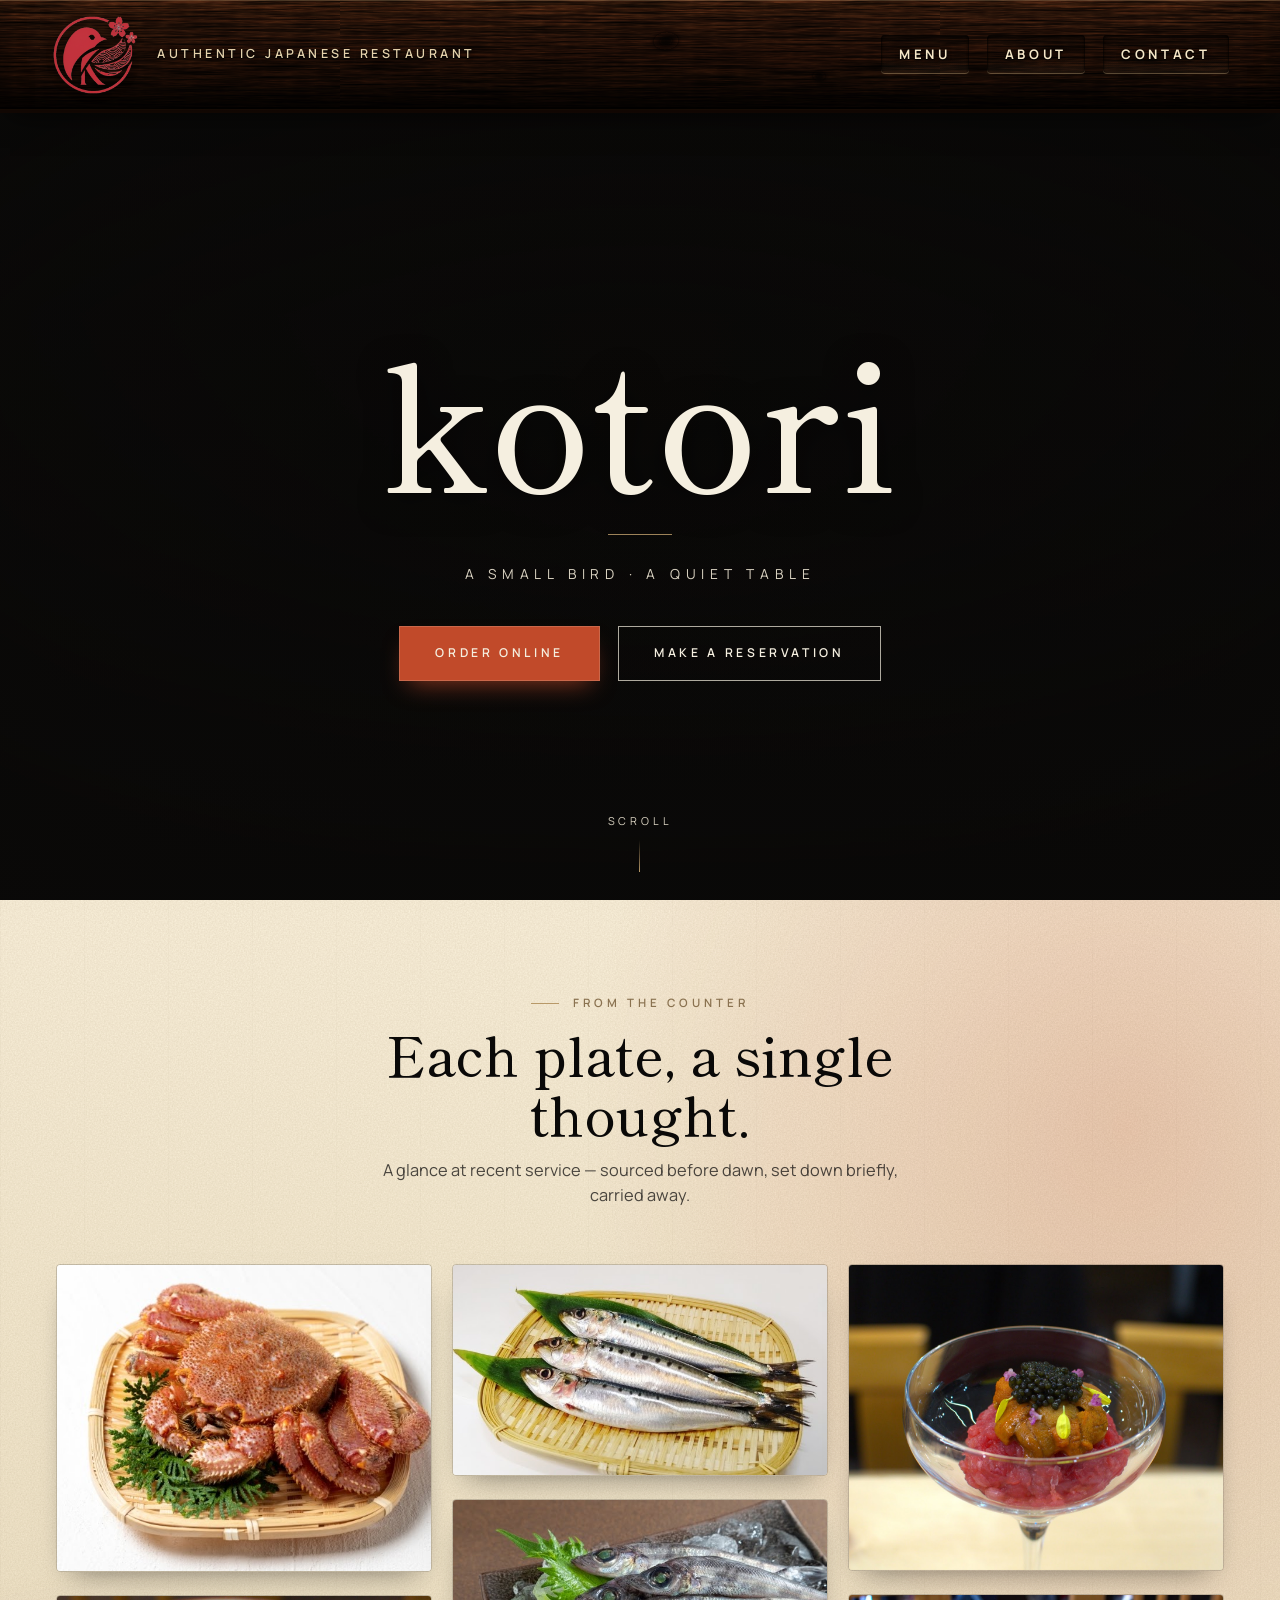
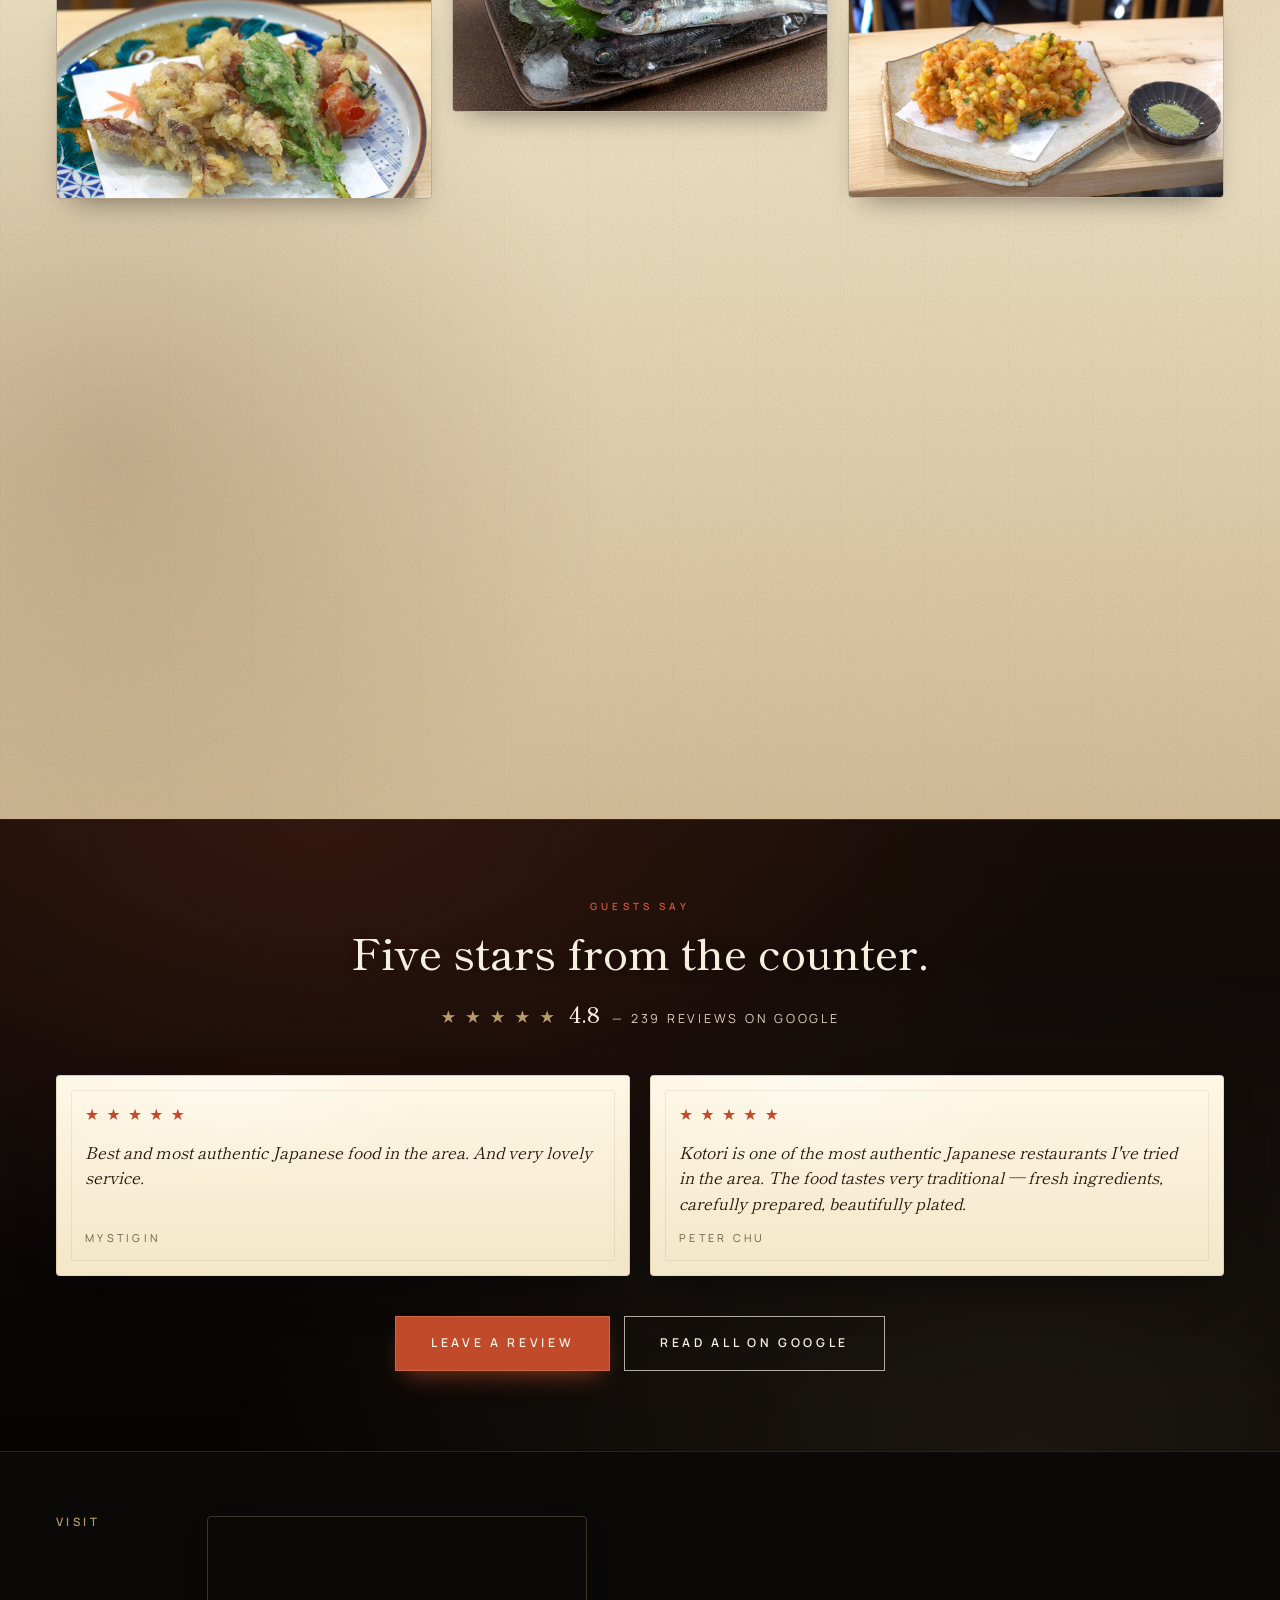
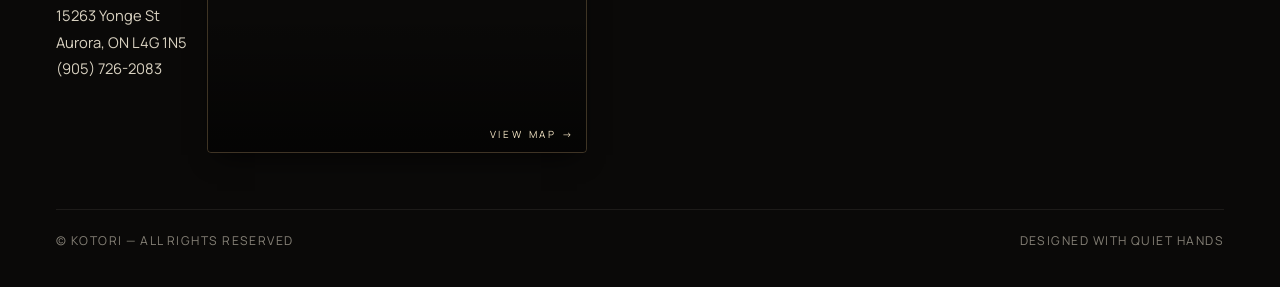
==== commit 275552a9: "Add 'Guests say' reviews section above the footerSits on every page (home, about, order, contact, ma" ====
--- a/index.html
+++ b/index.html
@@ -11,8 +11,8 @@
   <link rel="preconnect" href="https://cdn.jsdelivr.net" crossorigin>
 
   <link rel="icon" href="images/kotori-logo.png" type="image/png">
-  <link rel="stylesheet" href="css/base.css?v=21">
-  <link rel="stylesheet" href="css/pages.css?v=21">
+  <link rel="stylesheet" href="css/base.css?v=22">
+  <link rel="stylesheet" href="css/pages.css?v=22">
 </head>
 <body class="page-home">
 
@@ -85,6 +85,34 @@
     </section>
 
   </main>
+
+  <section class="reviews" aria-label="Guest reviews">
+    <div class="reviews-head">
+      <span class="eyebrow">Guests say</span>
+      <h2>Five stars from the counter.</h2>
+      <div class="reviews-meta">
+        <span class="reviews-stars" aria-hidden="true">★ ★ ★ ★ ★</span>
+        <span class="reviews-rating">4.8</span>
+        <span class="reviews-count">— 239 reviews on Google</span>
+      </div>
+    </div>
+    <div class="reviews-list">
+      <article class="review-card">
+        <span class="review-stars" aria-label="5 out of 5 stars">★ ★ ★ ★ ★</span>
+        <p class="review-quote">Best and most authentic Japanese food in the area. And very lovely service.</p>
+        <span class="review-author">Mystigin</span>
+      </article>
+      <article class="review-card">
+        <span class="review-stars" aria-label="5 out of 5 stars">★ ★ ★ ★ ★</span>
+        <p class="review-quote">Kotori is one of the most authentic Japanese restaurants I've tried in the area. The food tastes very traditional — fresh ingredients, carefully prepared, beautifully plated.</p>
+        <span class="review-author">Peter Chu</span>
+      </article>
+    </div>
+    <div class="reviews-actions">
+      <a class="btn btn-primary" href="https://www.google.com/maps/place/Kotori+Authentic+Japanese+Restaurant,+15263+Yonge+St,+Aurora,+ON+L4G+1N5" target="_blank" rel="noopener">Leave a review</a>
+      <a class="btn btn-ghost" href="https://www.google.com/search?q=Kotori+Authentic+Japanese+Restaurant+Aurora+ON+reviews" target="_blank" rel="noopener">Read all on Google</a>
+    </div>
+  </section>
 
   <footer class="foot">
     <div class="foot-grid">
@@ -217,9 +245,9 @@
     <img class="lightbox-img" src="" alt="">
   </div>
 
-  <script src="js/intro.js?v=21"></script>
-  <script src="js/book.js?v=21"></script>
-  <script src="js/gallery.js?v=21"></script>
-  <script src="js/boats.js?v=21"></script>
+  <script src="js/intro.js?v=22"></script>
+  <script src="js/book.js?v=22"></script>
+  <script src="js/gallery.js?v=22"></script>
+  <script src="js/boats.js?v=22"></script>
 </body>
 </html>
--- a/css/base.css
+++ b/css/base.css
@@ -238,6 +238,161 @@
   .deck-nav { gap: 8px; }
 }
 
+/* ─── reviews section (sits above the footer on every page) ─────────── */
+.reviews {
+  position: relative;
+  padding: 72px clamp(20px, 5vw, 56px) 80px;
+  background:
+    radial-gradient(ellipse at 25% 0%, rgba(193,74,42,.18), transparent 55%),
+    radial-gradient(ellipse at 80% 100%, rgba(184,153,104,.12), transparent 55%),
+    linear-gradient(180deg, #150c08 0%, #0a0706 60%, #060403 100%);
+  color: var(--washi);
+  border-top: 1px solid rgba(184,153,104,.18);
+  overflow: hidden;
+}
+.reviews::before {
+  content: "";
+  position: absolute;
+  inset: 0;
+  pointer-events: none;
+  background-image: url("data:image/svg+xml;utf8,<svg xmlns='http://www.w3.org/2000/svg' width='400' height='400'><filter id='n'><feTurbulence type='fractalNoise' baseFrequency='1.4' numOctaves='2' stitchTiles='stitch'/><feColorMatrix values='0 0 0 0 0  0 0 0 0 0  0 0 0 0 0  0 0 0 .35 -.05'/></filter><rect width='100%25' height='100%25' filter='url(%23n)'/></svg>");
+  opacity: .12;
+  mix-blend-mode: overlay;
+}
+.reviews > * { position: relative; z-index: 1; }
+
+.reviews-head {
+  text-align: center;
+  max-width: 720px;
+  margin: 0 auto 44px;
+}
+.reviews-head .eyebrow {
+  font-family: var(--body);
+  font-weight: 600;
+  font-size: .62rem;
+  letter-spacing: .42em;
+  text-transform: uppercase;
+  color: var(--vermillion-2);
+  display: inline-block;
+  margin-bottom: 14px;
+}
+.reviews-head h2 {
+  font-family: var(--display);
+  font-weight: 500;
+  font-size: clamp(2rem, 5vw, 2.7rem);
+  line-height: 1.05;
+  margin: 0 0 22px;
+  color: var(--washi);
+  text-shadow: 0 2px 12px rgba(0,0,0,.45);
+}
+.reviews-meta {
+  display: inline-flex;
+  align-items: baseline;
+  gap: 12px;
+  flex-wrap: wrap;
+  justify-content: center;
+}
+.reviews-meta .reviews-stars {
+  color: var(--gold);
+  font-size: 1.1rem;
+  letter-spacing: .14em;
+  text-shadow: 0 1px 0 rgba(0,0,0,.5);
+}
+.reviews-meta .reviews-rating {
+  font-family: var(--display);
+  font-weight: 500;
+  font-size: 1.4rem;
+  color: var(--washi);
+}
+.reviews-meta .reviews-count {
+  font-size: .78rem;
+  letter-spacing: .22em;
+  text-transform: uppercase;
+  color: var(--washi-dim);
+}
+
+.reviews-list {
+  display: grid;
+  grid-template-columns: repeat(auto-fit, minmax(280px, 1fr));
+  gap: 20px;
+  max-width: 1180px;
+  margin: 0 auto 40px;
+}
+.review-card {
+  position: relative;
+  display: flex;
+  flex-direction: column;
+  gap: 14px;
+  padding: 26px 28px 28px;
+  background:
+    radial-gradient(ellipse at 30% 0%, rgba(255,255,255,.4), transparent 36%),
+    linear-gradient(180deg, #fff7e5 0%, #f3e7c9 100%);
+  color: var(--sumi);
+  border-radius: 4px;
+  border: 1px solid rgba(184,153,104,.32);
+  box-shadow:
+    0 18px 40px -18px rgba(0,0,0,.6),
+    inset 0 1px 0 rgba(255,255,255,.55);
+}
+.review-card::before {
+  content: "";
+  position: absolute;
+  top: 14px; left: 14px; right: 14px; bottom: 14px;
+  border: 1px solid rgba(120,90,50,.10);
+  pointer-events: none;
+  border-radius: 2px;
+}
+.review-card .review-stars {
+  color: var(--vermillion);
+  font-size: .98rem;
+  letter-spacing: .14em;
+}
+.review-card .review-quote {
+  font-family: var(--display);
+  font-style: italic;
+  font-size: 1.02rem;
+  line-height: 1.55;
+  margin: 0;
+  color: #1f1208;
+}
+.review-card .review-author {
+  margin-top: auto;
+  font-family: var(--body);
+  font-size: .68rem;
+  letter-spacing: .3em;
+  text-transform: uppercase;
+  color: rgba(31,18,8,.65);
+}
+
+.reviews-actions {
+  display: flex;
+  gap: 14px;
+  justify-content: center;
+  flex-wrap: wrap;
+  margin-top: 8px;
+}
+
+@media (max-width: 600px) {
+  .reviews { padding: 56px 18px 60px; }
+  .reviews-head { margin-bottom: 32px; }
+  .reviews-head h2 { font-size: clamp(1.7rem, 7vw, 2.1rem); }
+  .reviews-list {
+    grid-template-columns: 1fr;
+    gap: 14px;
+    margin-bottom: 28px;
+  }
+  .review-card { padding: 22px 22px 24px; }
+  .review-card .review-quote { font-size: .96rem; }
+  .reviews-actions {
+    flex-direction: column;
+    align-items: stretch;
+  }
+  .reviews-actions .btn {
+    text-align: center;
+    justify-content: center;
+  }
+}
+
 /* ─── shared footer ─── */
 .foot {
   position: relative;
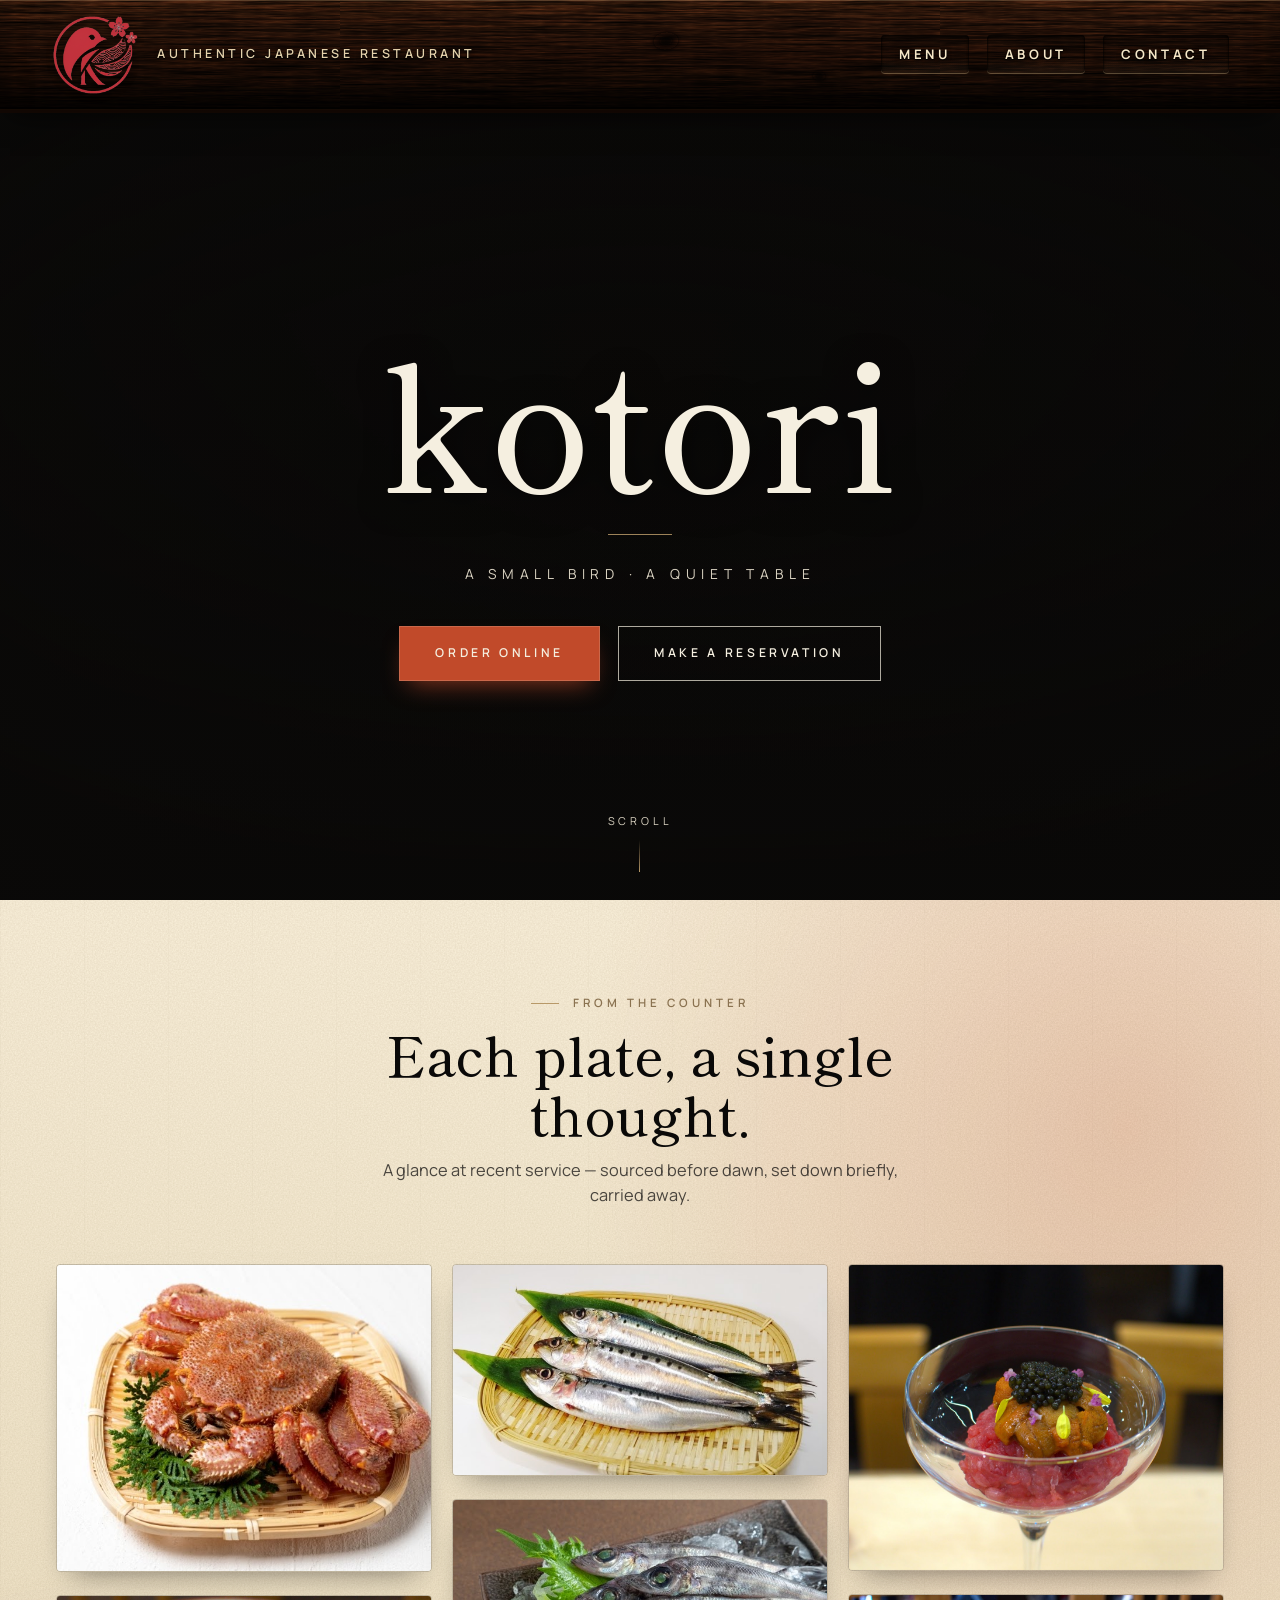
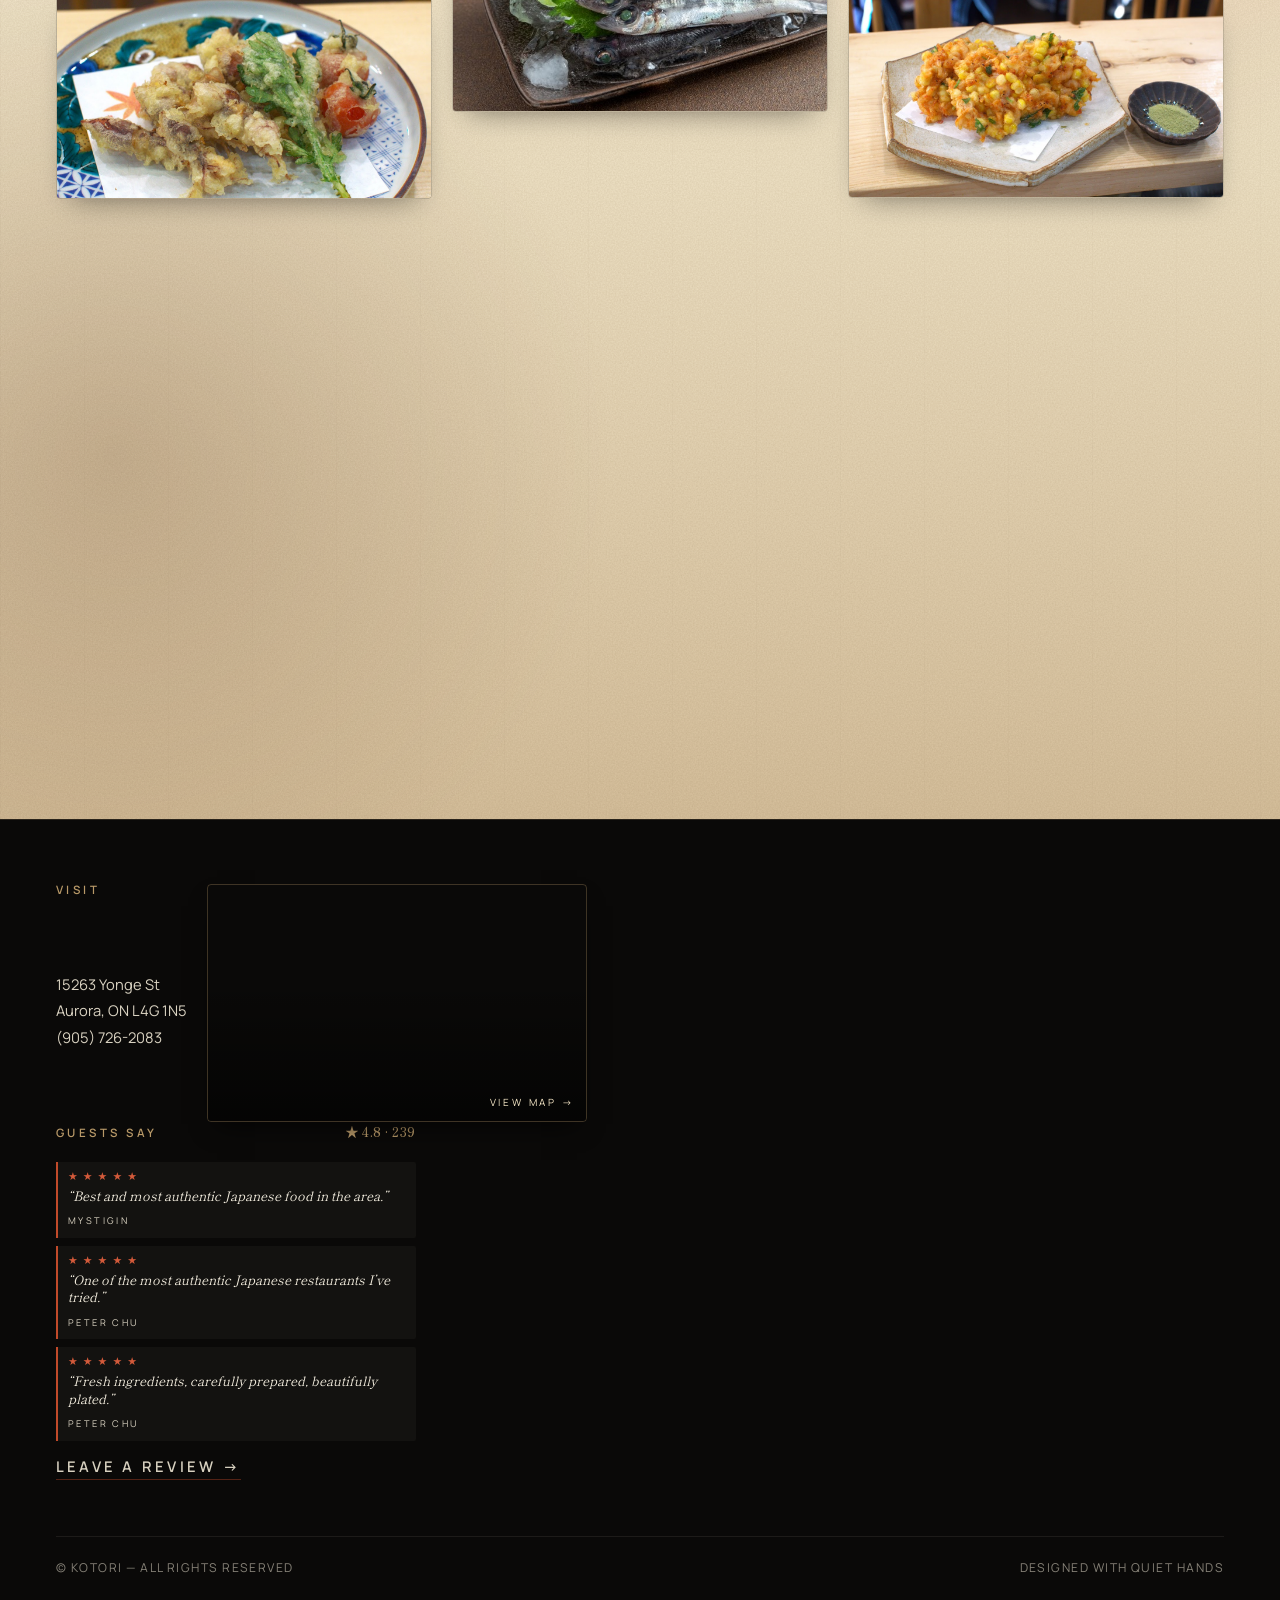
==== commit d5fc052c: "Reviews moved into footer column next to the mapRemoved the standalone <section class=reviews> block" ====
--- a/index.html
+++ b/index.html
@@ -11,8 +11,8 @@
   <link rel="preconnect" href="https://cdn.jsdelivr.net" crossorigin>
 
   <link rel="icon" href="images/kotori-logo.png" type="image/png">
-  <link rel="stylesheet" href="css/base.css?v=22">
-  <link rel="stylesheet" href="css/pages.css?v=22">
+  <link rel="stylesheet" href="css/base.css?v=23">
+  <link rel="stylesheet" href="css/pages.css?v=23">
 </head>
 <body class="page-home">
 
@@ -85,34 +85,6 @@
     </section>
 
   </main>
-
-  <section class="reviews" aria-label="Guest reviews">
-    <div class="reviews-head">
-      <span class="eyebrow">Guests say</span>
-      <h2>Five stars from the counter.</h2>
-      <div class="reviews-meta">
-        <span class="reviews-stars" aria-hidden="true">★ ★ ★ ★ ★</span>
-        <span class="reviews-rating">4.8</span>
-        <span class="reviews-count">— 239 reviews on Google</span>
-      </div>
-    </div>
-    <div class="reviews-list">
-      <article class="review-card">
-        <span class="review-stars" aria-label="5 out of 5 stars">★ ★ ★ ★ ★</span>
-        <p class="review-quote">Best and most authentic Japanese food in the area. And very lovely service.</p>
-        <span class="review-author">Mystigin</span>
-      </article>
-      <article class="review-card">
-        <span class="review-stars" aria-label="5 out of 5 stars">★ ★ ★ ★ ★</span>
-        <p class="review-quote">Kotori is one of the most authentic Japanese restaurants I've tried in the area. The food tastes very traditional — fresh ingredients, carefully prepared, beautifully plated.</p>
-        <span class="review-author">Peter Chu</span>
-      </article>
-    </div>
-    <div class="reviews-actions">
-      <a class="btn btn-primary" href="https://www.google.com/maps/place/Kotori+Authentic+Japanese+Restaurant,+15263+Yonge+St,+Aurora,+ON+L4G+1N5" target="_blank" rel="noopener">Leave a review</a>
-      <a class="btn btn-ghost" href="https://www.google.com/search?q=Kotori+Authentic+Japanese+Restaurant+Aurora+ON+reviews" target="_blank" rel="noopener">Read all on Google</a>
-    </div>
-  </section>
 
   <footer class="foot">
     <div class="foot-grid">
@@ -132,6 +104,27 @@
         </a>
       </div>
     </div>
+      <div class="foot-col foot-col-reviews">
+        <h4>Guests say <span class="foot-reviews-meta" aria-label="4.8 stars from 239 reviews">★ 4.8 · 239</span></h4>
+        <ul class="foot-reviews-list">
+          <li class="foot-review">
+            <span class="foot-review-stars" aria-hidden="true">★ ★ ★ ★ ★</span>
+            <p>“Best and most authentic Japanese food in the area.”</p>
+            <cite>Mystigin</cite>
+          </li>
+          <li class="foot-review">
+            <span class="foot-review-stars" aria-hidden="true">★ ★ ★ ★ ★</span>
+            <p>“One of the most authentic Japanese restaurants I’ve tried.”</p>
+            <cite>Peter Chu</cite>
+          </li>
+          <li class="foot-review">
+            <span class="foot-review-stars" aria-hidden="true">★ ★ ★ ★ ★</span>
+            <p>“Fresh ingredients, carefully prepared, beautifully plated.”</p>
+            <cite>Peter Chu</cite>
+          </li>
+        </ul>
+        <a class="foot-review-cta" href="https://www.google.com/maps/place/Kotori+Authentic+Japanese+Restaurant,+15263+Yonge+St,+Aurora,+ON+L4G+1N5" target="_blank" rel="noopener">Leave a review →</a>
+      </div>
     <div class="foot-bottom">
       <span>© Kotori — All rights reserved</span>
       <span>Designed with quiet hands</span>
@@ -245,9 +238,9 @@
     <img class="lightbox-img" src="" alt="">
   </div>
 
-  <script src="js/intro.js?v=22"></script>
-  <script src="js/book.js?v=22"></script>
-  <script src="js/gallery.js?v=22"></script>
-  <script src="js/boats.js?v=22"></script>
+  <script src="js/intro.js?v=23"></script>
+  <script src="js/book.js?v=23"></script>
+  <script src="js/gallery.js?v=23"></script>
+  <script src="js/boats.js?v=23"></script>
 </body>
 </html>
--- a/css/base.css
+++ b/css/base.css
@@ -403,9 +403,13 @@
 }
 .foot-grid {
   max-width: 1180px; margin: 0 auto;
-  display: grid; gap: 40px 56px;
-  grid-template-columns: 1fr;
+  display: grid; gap: 32px 56px;
+  grid-template-columns: minmax(0, auto) minmax(0, 1fr);
   justify-items: start;
+  align-items: start;
+}
+@media (max-width: 900px) {
+  .foot-grid { grid-template-columns: 1fr; }
 }
 
 .foot-brand {
@@ -463,6 +467,90 @@
     grid-column: 1;
     grid-row: auto;
   }
+}
+
+/* footer reviews column — compact "Guests say" panel sitting next to the
+   visit/map column. Sized to roughly match the map's height so 3 reviews
+   fit alongside it. */
+.foot-col-reviews {
+  width: 100%;
+  max-width: 360px;
+  display: flex;
+  flex-direction: column;
+  gap: 10px;
+}
+.foot-col-reviews h4 {
+  display: flex;
+  justify-content: space-between;
+  align-items: baseline;
+  gap: 12px;
+  margin-bottom: 10px;
+}
+.foot-col-reviews .foot-reviews-meta {
+  font-family: var(--display);
+  font-weight: 500;
+  font-size: .82rem;
+  letter-spacing: .04em;
+  color: var(--gold);
+  text-transform: none;
+}
+.foot-reviews-list {
+  display: flex !important;
+  flex-direction: column;
+  gap: 8px !important;
+  margin: 0;
+  padding: 0;
+  list-style: none;
+}
+.foot-review {
+  padding: 6px 10px 8px;
+  background: rgba(255,247,229,.035);
+  border-left: 2px solid var(--vermillion);
+  border-radius: 0 2px 2px 0;
+}
+.foot-review .foot-review-stars {
+  display: block;
+  color: var(--vermillion-2, #d77b5a);
+  font-size: .68rem;
+  letter-spacing: .14em;
+  margin-bottom: 2px;
+}
+.foot-review p {
+  font-family: var(--display);
+  font-style: italic;
+  font-size: .82rem;
+  line-height: 1.32;
+  margin: 0 0 3px;
+  color: var(--washi);
+}
+.foot-review cite {
+  font-style: normal;
+  font-size: .58rem;
+  letter-spacing: .26em;
+  text-transform: uppercase;
+  color: var(--washi-dim);
+}
+.foot-review-cta {
+  display: inline-block;
+  margin-top: 4px;
+  font-family: var(--body);
+  font-size: .68rem;
+  font-weight: 600;
+  letter-spacing: .22em;
+  text-transform: uppercase;
+  color: var(--vermillion-2, #d77b5a);
+  text-decoration: none;
+  border-bottom: 1px solid rgba(193,74,42,.4);
+  padding-bottom: 2px;
+  align-self: flex-start;
+  transition: color .25s ease, border-color .25s ease;
+}
+.foot-review-cta:hover {
+  color: var(--washi);
+  border-color: var(--washi);
+}
+@media (max-width: 900px) {
+  .foot-col-reviews { max-width: 100%; }
 }
 
 /* footer map preview */
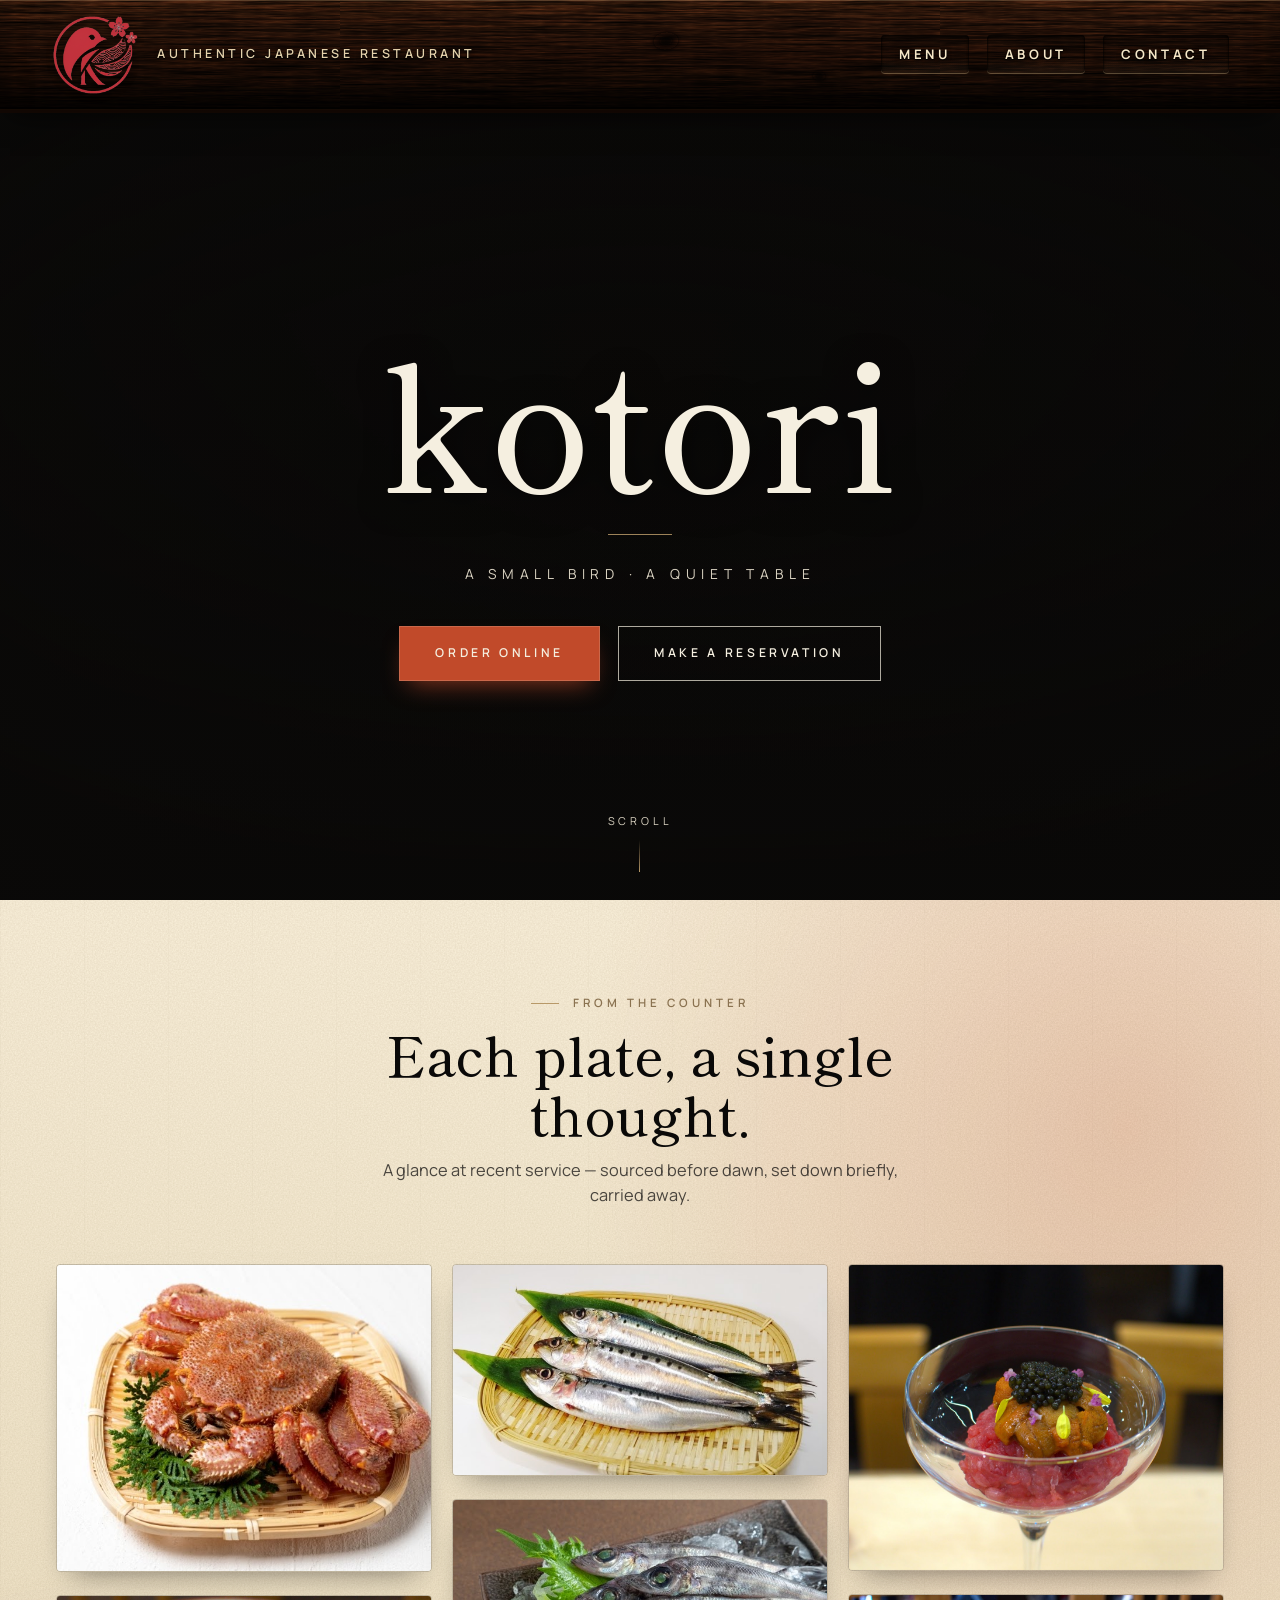
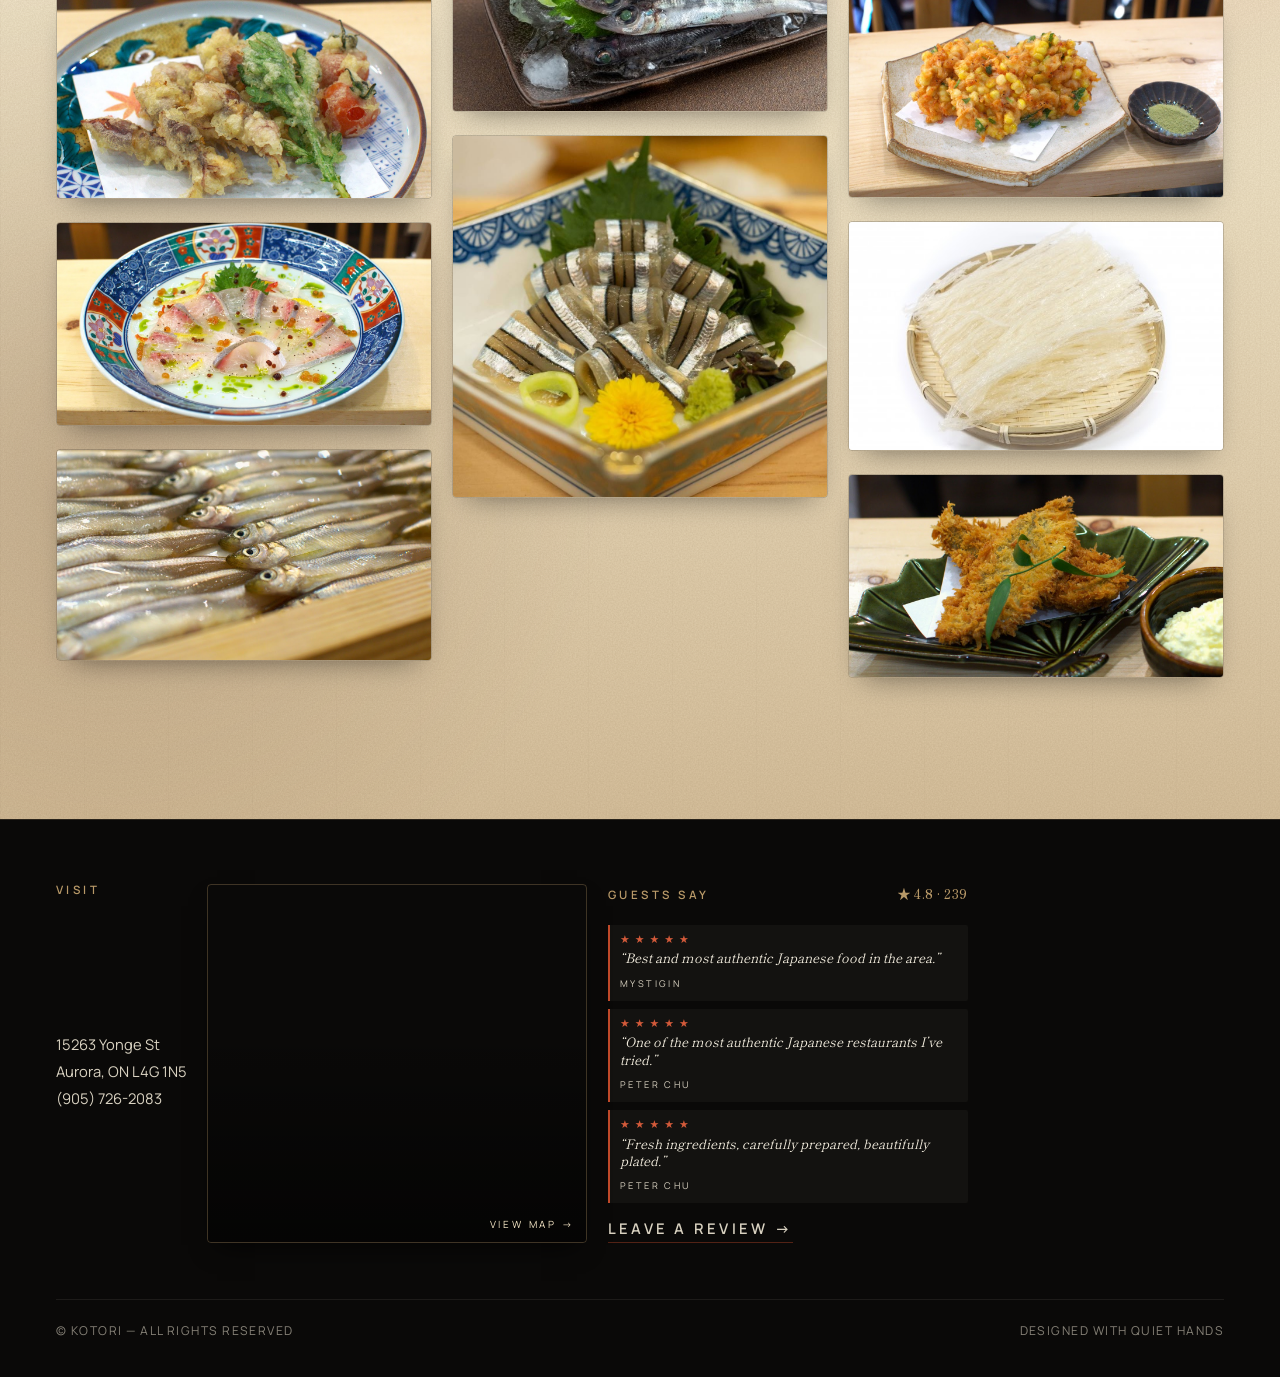
==== commit 7e13f3db: "Footer reviews now sit to the right of the map (3-column visit row)Moved the .foot-col-reviews block" ====
--- a/index.html
+++ b/index.html
@@ -11,8 +11,8 @@
   <link rel="preconnect" href="https://cdn.jsdelivr.net" crossorigin>
 
   <link rel="icon" href="images/kotori-logo.png" type="image/png">
-  <link rel="stylesheet" href="css/base.css?v=23">
-  <link rel="stylesheet" href="css/pages.css?v=23">
+  <link rel="stylesheet" href="css/base.css?v=24">
+  <link rel="stylesheet" href="css/pages.css?v=24">
 </head>
 <body class="page-home">
 
@@ -102,29 +102,29 @@
             title="Map preview — 15263 Yonge St, Aurora"></iframe>
           <span class="foot-map-veil" aria-hidden="true">View map →</span>
         </a>
-      </div>
-    </div>
-      <div class="foot-col foot-col-reviews">
-        <h4>Guests say <span class="foot-reviews-meta" aria-label="4.8 stars from 239 reviews">★ 4.8 · 239</span></h4>
-        <ul class="foot-reviews-list">
-          <li class="foot-review">
-            <span class="foot-review-stars" aria-hidden="true">★ ★ ★ ★ ★</span>
-            <p>“Best and most authentic Japanese food in the area.”</p>
-            <cite>Mystigin</cite>
-          </li>
-          <li class="foot-review">
-            <span class="foot-review-stars" aria-hidden="true">★ ★ ★ ★ ★</span>
-            <p>“One of the most authentic Japanese restaurants I’ve tried.”</p>
-            <cite>Peter Chu</cite>
-          </li>
-          <li class="foot-review">
-            <span class="foot-review-stars" aria-hidden="true">★ ★ ★ ★ ★</span>
-            <p>“Fresh ingredients, carefully prepared, beautifully plated.”</p>
-            <cite>Peter Chu</cite>
-          </li>
-        </ul>
-        <a class="foot-review-cta" href="https://www.google.com/maps/place/Kotori+Authentic+Japanese+Restaurant,+15263+Yonge+St,+Aurora,+ON+L4G+1N5" target="_blank" rel="noopener">Leave a review →</a>
-      </div>
+        <div class="foot-col foot-col-reviews">
+          <h4>Guests say <span class="foot-reviews-meta" aria-label="4.8 stars from 239 reviews">★ 4.8 · 239</span></h4>
+          <ul class="foot-reviews-list">
+            <li class="foot-review">
+              <span class="foot-review-stars" aria-hidden="true">★ ★ ★ ★ ★</span>
+              <p>“Best and most authentic Japanese food in the area.”</p>
+              <cite>Mystigin</cite>
+            </li>
+            <li class="foot-review">
+              <span class="foot-review-stars" aria-hidden="true">★ ★ ★ ★ ★</span>
+              <p>“One of the most authentic Japanese restaurants I’ve tried.”</p>
+              <cite>Peter Chu</cite>
+            </li>
+            <li class="foot-review">
+              <span class="foot-review-stars" aria-hidden="true">★ ★ ★ ★ ★</span>
+              <p>“Fresh ingredients, carefully prepared, beautifully plated.”</p>
+              <cite>Peter Chu</cite>
+            </li>
+          </ul>
+          <a class="foot-review-cta" href="https://www.google.com/maps/place/Kotori+Authentic+Japanese+Restaurant,+15263+Yonge+St,+Aurora,+ON+L4G+1N5" target="_blank" rel="noopener">Leave a review →</a>
+        </div>
+      </div>
+    </div>
     <div class="foot-bottom">
       <span>© Kotori — All rights reserved</span>
       <span>Designed with quiet hands</span>
@@ -238,9 +238,9 @@
     <img class="lightbox-img" src="" alt="">
   </div>
 
-  <script src="js/intro.js?v=23"></script>
-  <script src="js/book.js?v=23"></script>
-  <script src="js/gallery.js?v=23"></script>
-  <script src="js/boats.js?v=23"></script>
+  <script src="js/intro.js?v=24"></script>
+  <script src="js/book.js?v=24"></script>
+  <script src="js/gallery.js?v=24"></script>
+  <script src="js/boats.js?v=24"></script>
 </body>
 </html>
--- a/css/base.css
+++ b/css/base.css
@@ -403,13 +403,9 @@
 }
 .foot-grid {
   max-width: 1180px; margin: 0 auto;
-  display: grid; gap: 32px 56px;
-  grid-template-columns: minmax(0, auto) minmax(0, 1fr);
+  display: grid; gap: 40px 56px;
+  grid-template-columns: 1fr;
   justify-items: start;
-  align-items: start;
-}
-@media (max-width: 900px) {
-  .foot-grid { grid-template-columns: 1fr; }
 }
 
 .foot-brand {
@@ -440,12 +436,13 @@
 .foot-col li, .foot-col a { font-size: .92rem; color: var(--washi-dim); }
 .foot-col a:hover { color: var(--washi); }
 
-/* Visit column — address text on the left, map preview on the right */
+/* Visit column — three cells in a row on desktop:
+     [address text]  [map preview]  [reviews panel] */
 .foot-col-visit {
   width: 100%;
   display: grid;
-  grid-template-columns: auto minmax(280px, auto);
-  column-gap: clamp(14px, 1.6vw, 22px);
+  grid-template-columns: auto minmax(280px, auto) minmax(280px, 360px);
+  column-gap: clamp(14px, 1.6vw, 28px);
   row-gap: 2px;
   align-items: start;
   justify-content: start;
@@ -459,11 +456,27 @@
   grid-row: 1 / span 2;
   align-self: stretch;
 }
+.foot-col-visit > .foot-col-reviews {
+  grid-column: 3;
+  grid-row: 1 / span 2;
+  align-self: stretch;
+}
+@media (max-width: 1100px) {
+  .foot-col-visit {
+    grid-template-columns: auto minmax(280px, auto);
+  }
+  .foot-col-visit > .foot-col-reviews {
+    grid-column: 1 / span 2;
+    grid-row: auto;
+    margin-top: 18px;
+  }
+}
 @media (max-width: 760px) {
   .foot-col-visit {
     grid-template-columns: 1fr;
   }
-  .foot-col-visit > .foot-map {
+  .foot-col-visit > .foot-map,
+  .foot-col-visit > .foot-col-reviews {
     grid-column: 1;
     grid-row: auto;
   }
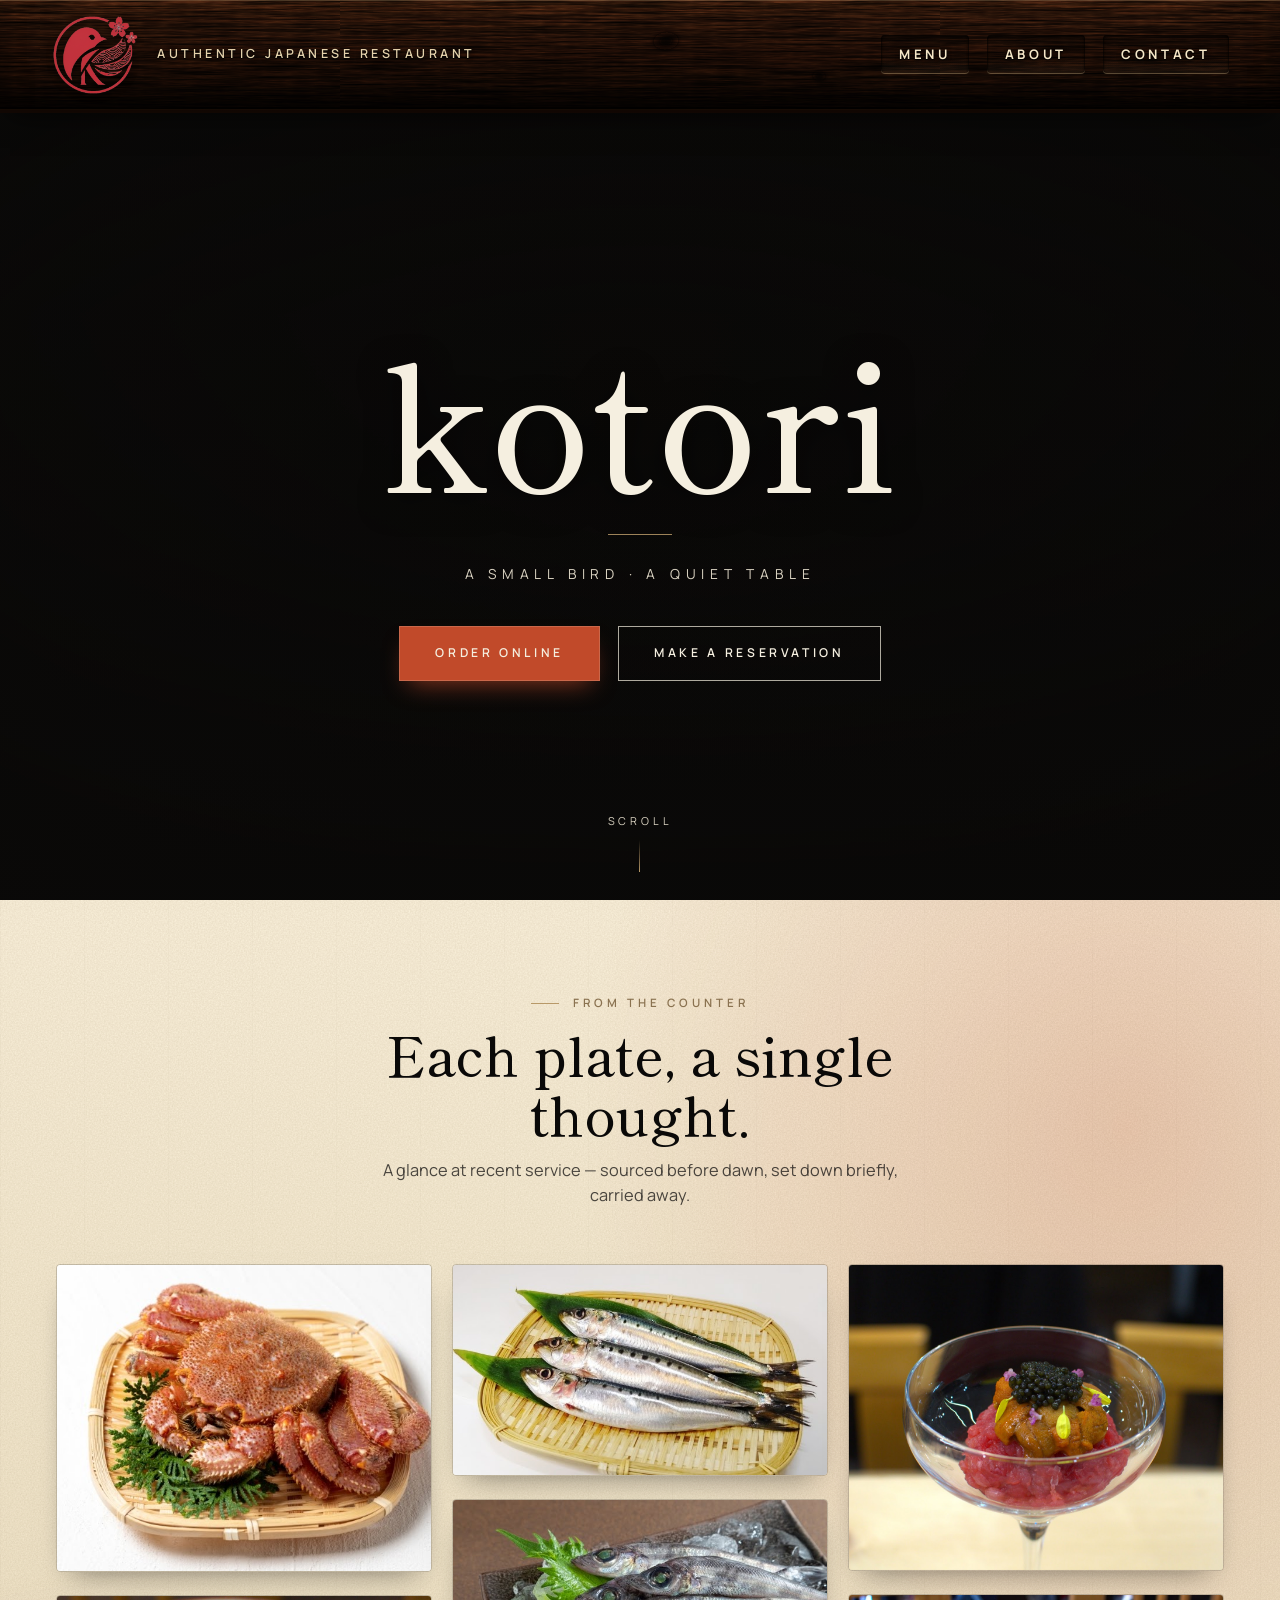
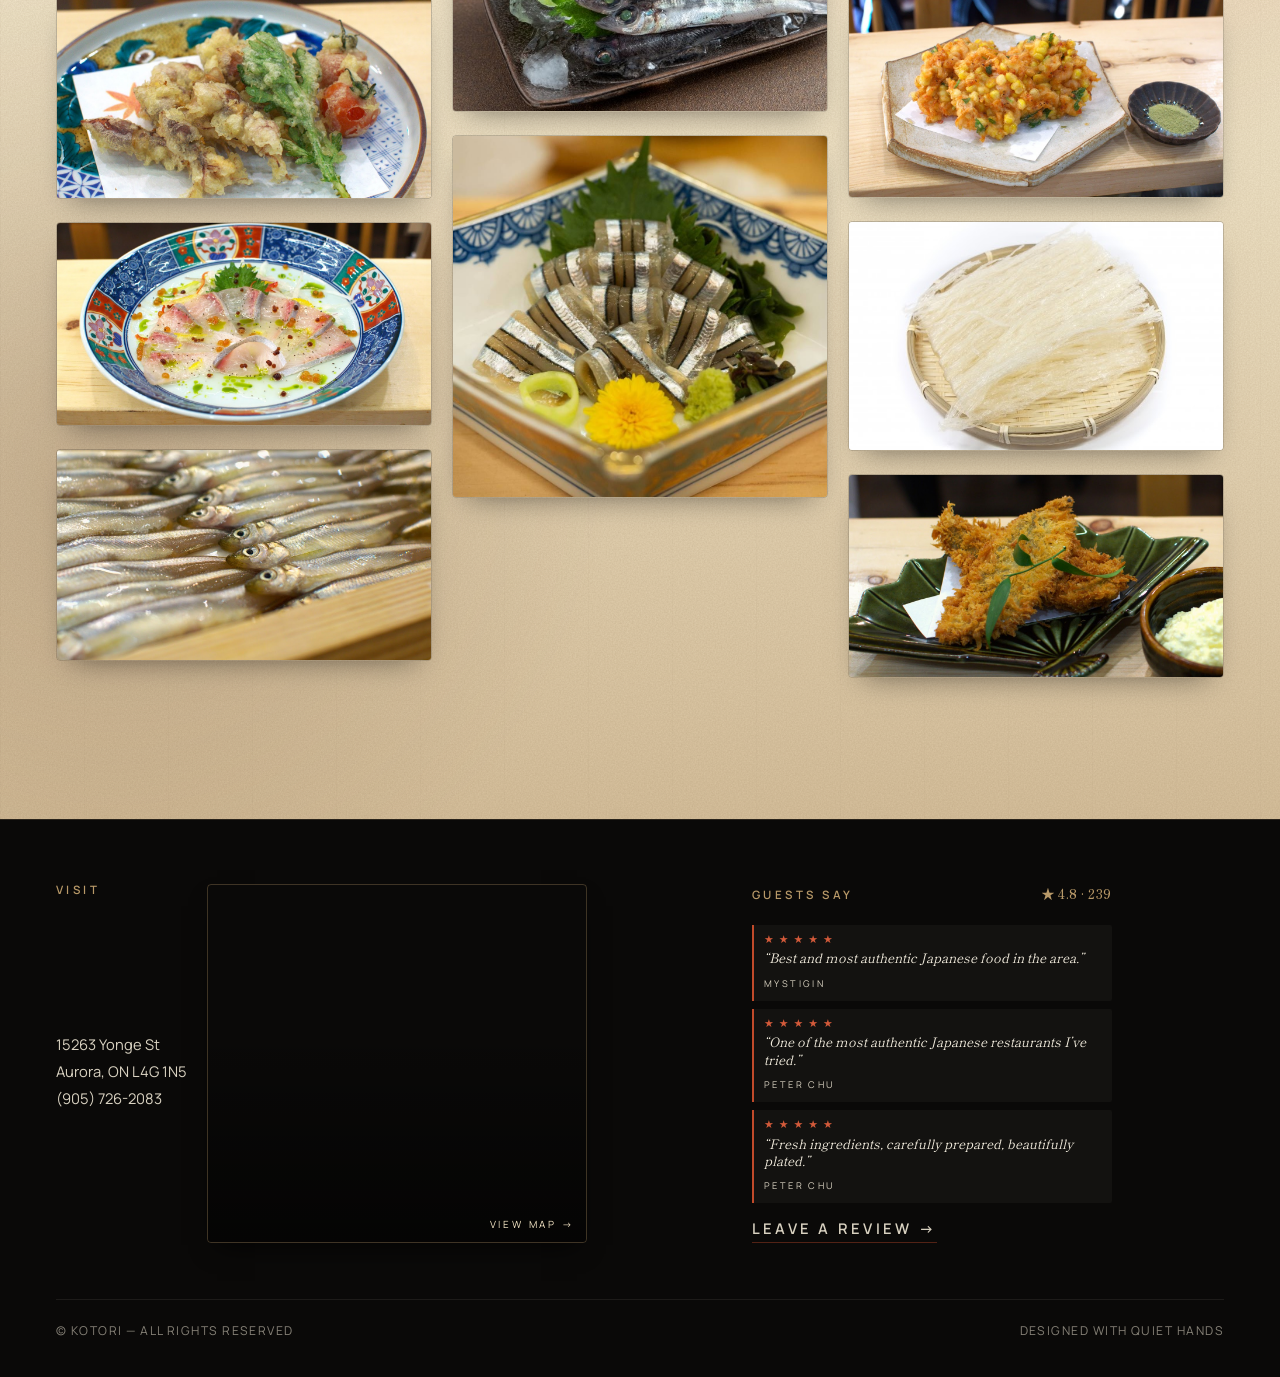
==== commit 3d7cbf5a: "Footer reviews: nudge ~1.5in further right of the mapmargin-left: 144px on .foot-col-reviews inside " ====
--- a/index.html
+++ b/index.html
@@ -11,8 +11,8 @@
   <link rel="preconnect" href="https://cdn.jsdelivr.net" crossorigin>
 
   <link rel="icon" href="images/kotori-logo.png" type="image/png">
-  <link rel="stylesheet" href="css/base.css?v=24">
-  <link rel="stylesheet" href="css/pages.css?v=24">
+  <link rel="stylesheet" href="css/base.css?v=25">
+  <link rel="stylesheet" href="css/pages.css?v=25">
 </head>
 <body class="page-home">
 
@@ -238,9 +238,9 @@
     <img class="lightbox-img" src="" alt="">
   </div>
 
-  <script src="js/intro.js?v=24"></script>
-  <script src="js/book.js?v=24"></script>
-  <script src="js/gallery.js?v=24"></script>
-  <script src="js/boats.js?v=24"></script>
+  <script src="js/intro.js?v=25"></script>
+  <script src="js/book.js?v=25"></script>
+  <script src="js/gallery.js?v=25"></script>
+  <script src="js/boats.js?v=25"></script>
 </body>
 </html>
--- a/css/base.css
+++ b/css/base.css
@@ -460,6 +460,8 @@
   grid-column: 3;
   grid-row: 1 / span 2;
   align-self: stretch;
+  /* shift reviews ~1.5 inches further right so they breathe away from the map */
+  margin-left: 144px;
 }
 @media (max-width: 1100px) {
   .foot-col-visit {
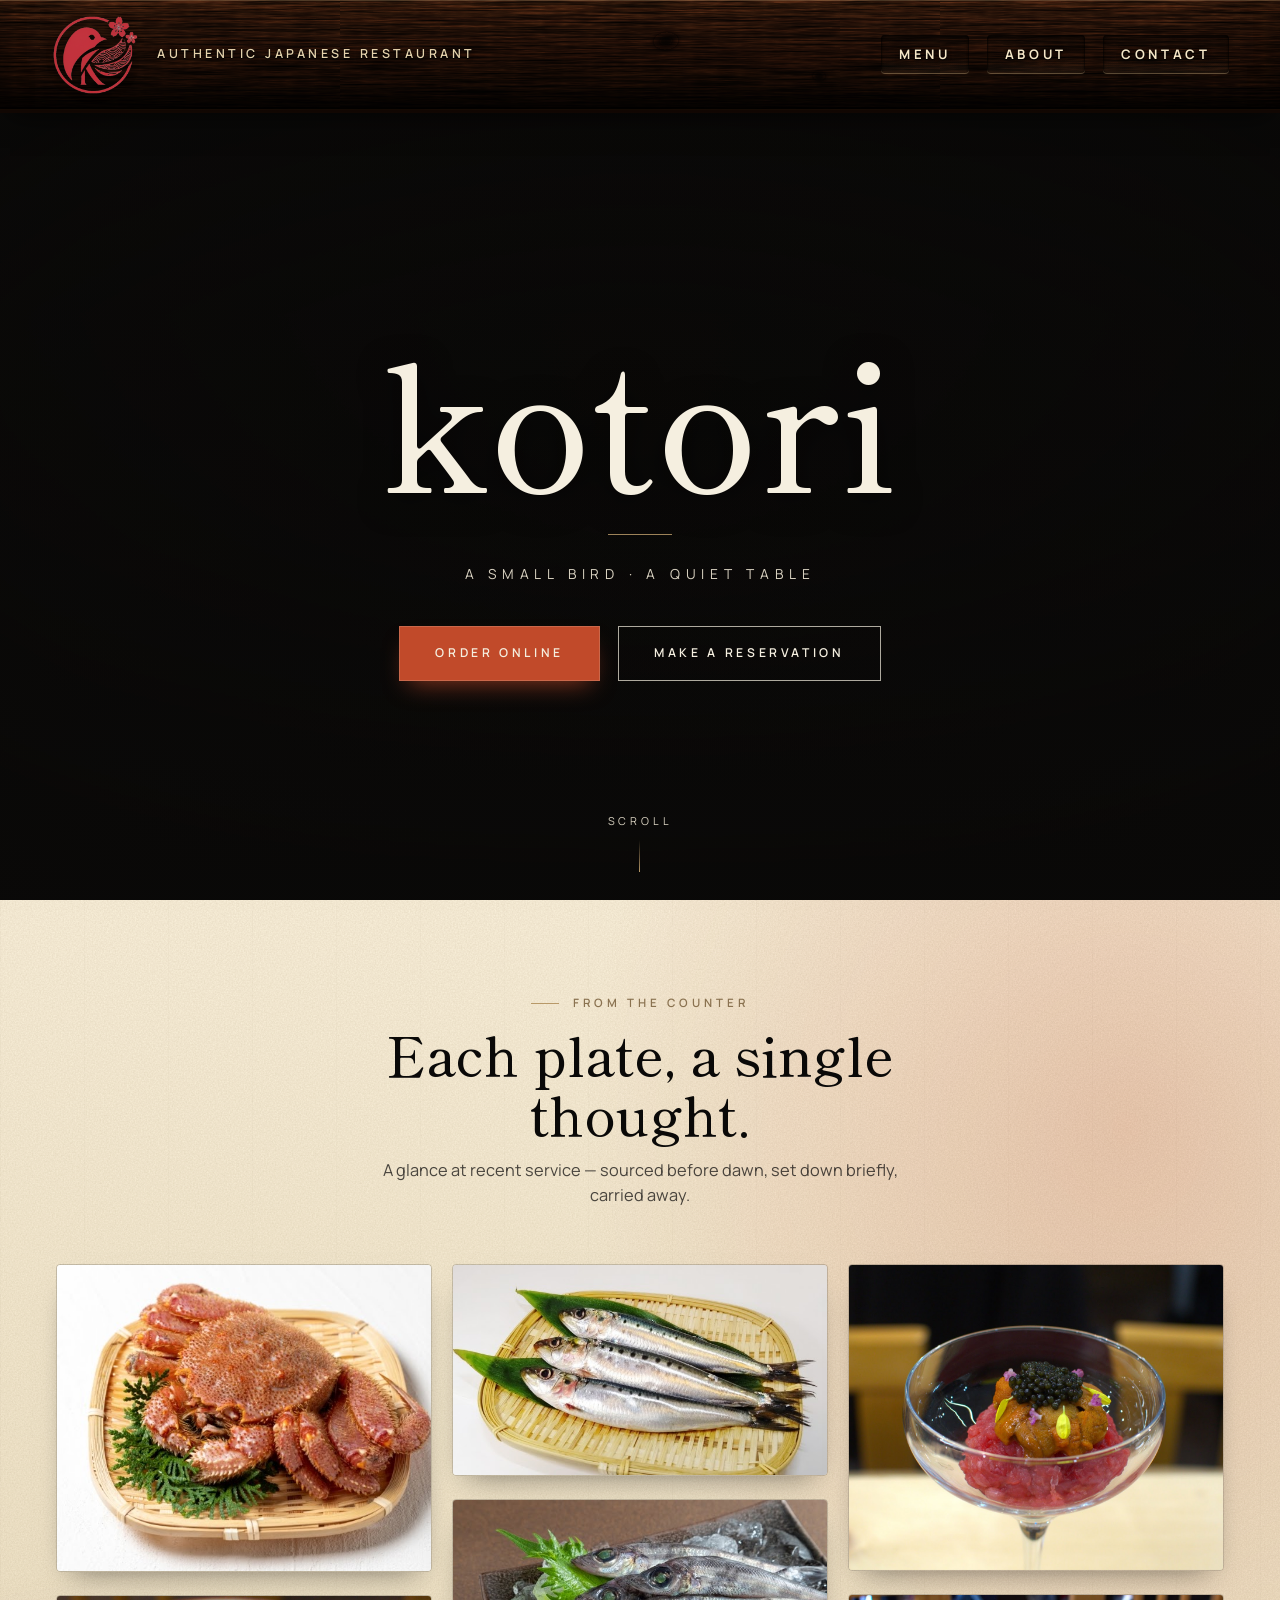
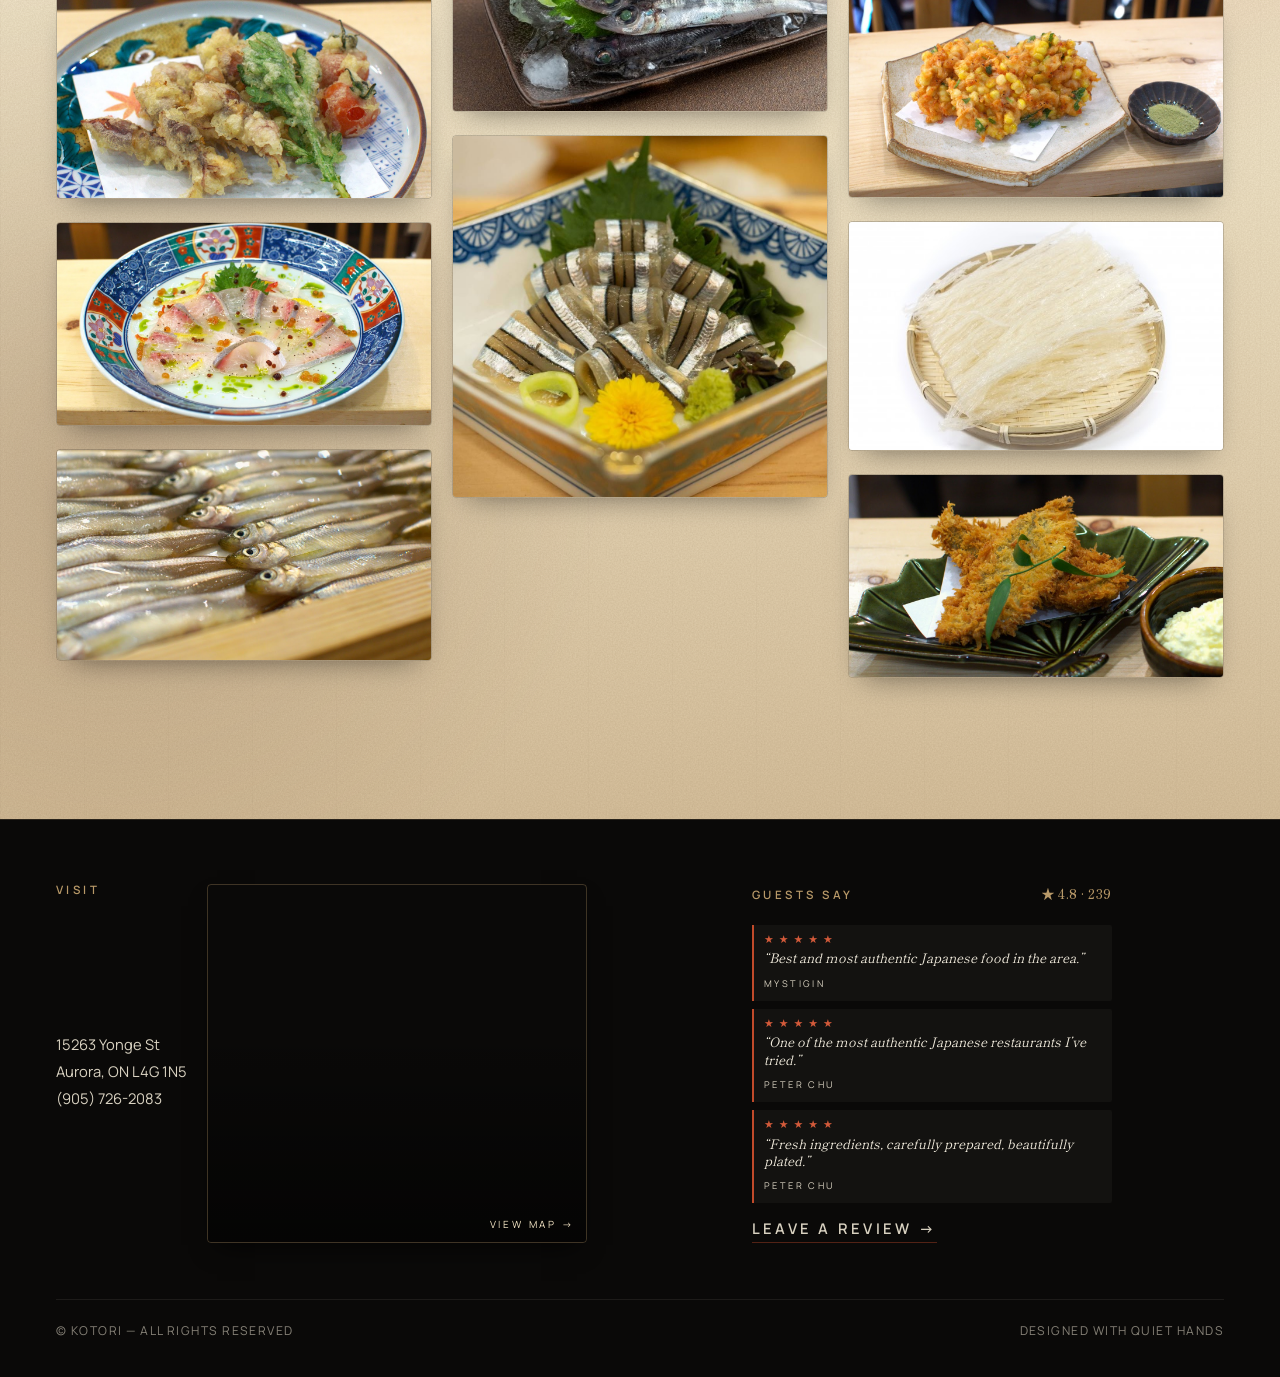
==== commit ffa68118: "Footer 'Leave a review' link → Google Maps URL API (reliable place lookup)Old /maps/place/<name>,<ad" ====
--- a/index.html
+++ b/index.html
@@ -11,8 +11,8 @@
   <link rel="preconnect" href="https://cdn.jsdelivr.net" crossorigin>
 
   <link rel="icon" href="images/kotori-logo.png" type="image/png">
-  <link rel="stylesheet" href="css/base.css?v=25">
-  <link rel="stylesheet" href="css/pages.css?v=25">
+  <link rel="stylesheet" href="css/base.css?v=27">
+  <link rel="stylesheet" href="css/pages.css?v=27">
 </head>
 <body class="page-home">
 
@@ -121,7 +121,7 @@
               <cite>Peter Chu</cite>
             </li>
           </ul>
-          <a class="foot-review-cta" href="https://www.google.com/maps/place/Kotori+Authentic+Japanese+Restaurant,+15263+Yonge+St,+Aurora,+ON+L4G+1N5" target="_blank" rel="noopener">Leave a review →</a>
+          <a class="foot-review-cta" href="https://www.google.com/maps/search/?api=1&query=Kotori%20Authentic%20Japanese%20Restaurant%2015263%20Yonge%20St%20Aurora%20ON%20L4G%201N5" target="_blank" rel="noopener">Leave a review →</a>
         </div>
       </div>
     </div>
@@ -238,9 +238,9 @@
     <img class="lightbox-img" src="" alt="">
   </div>
 
-  <script src="js/intro.js?v=25"></script>
-  <script src="js/book.js?v=25"></script>
-  <script src="js/gallery.js?v=25"></script>
-  <script src="js/boats.js?v=25"></script>
+  <script src="js/intro.js?v=27"></script>
+  <script src="js/book.js?v=27"></script>
+  <script src="js/gallery.js?v=27"></script>
+  <script src="js/boats.js?v=27"></script>
 </body>
 </html>
--- a/css/base.css
+++ b/css/base.css
@@ -471,6 +471,7 @@
     grid-column: 1 / span 2;
     grid-row: auto;
     margin-top: 18px;
+    margin-left: 0;       /* desktop-only nudge — drop it once stacked */
   }
 }
 @media (max-width: 760px) {
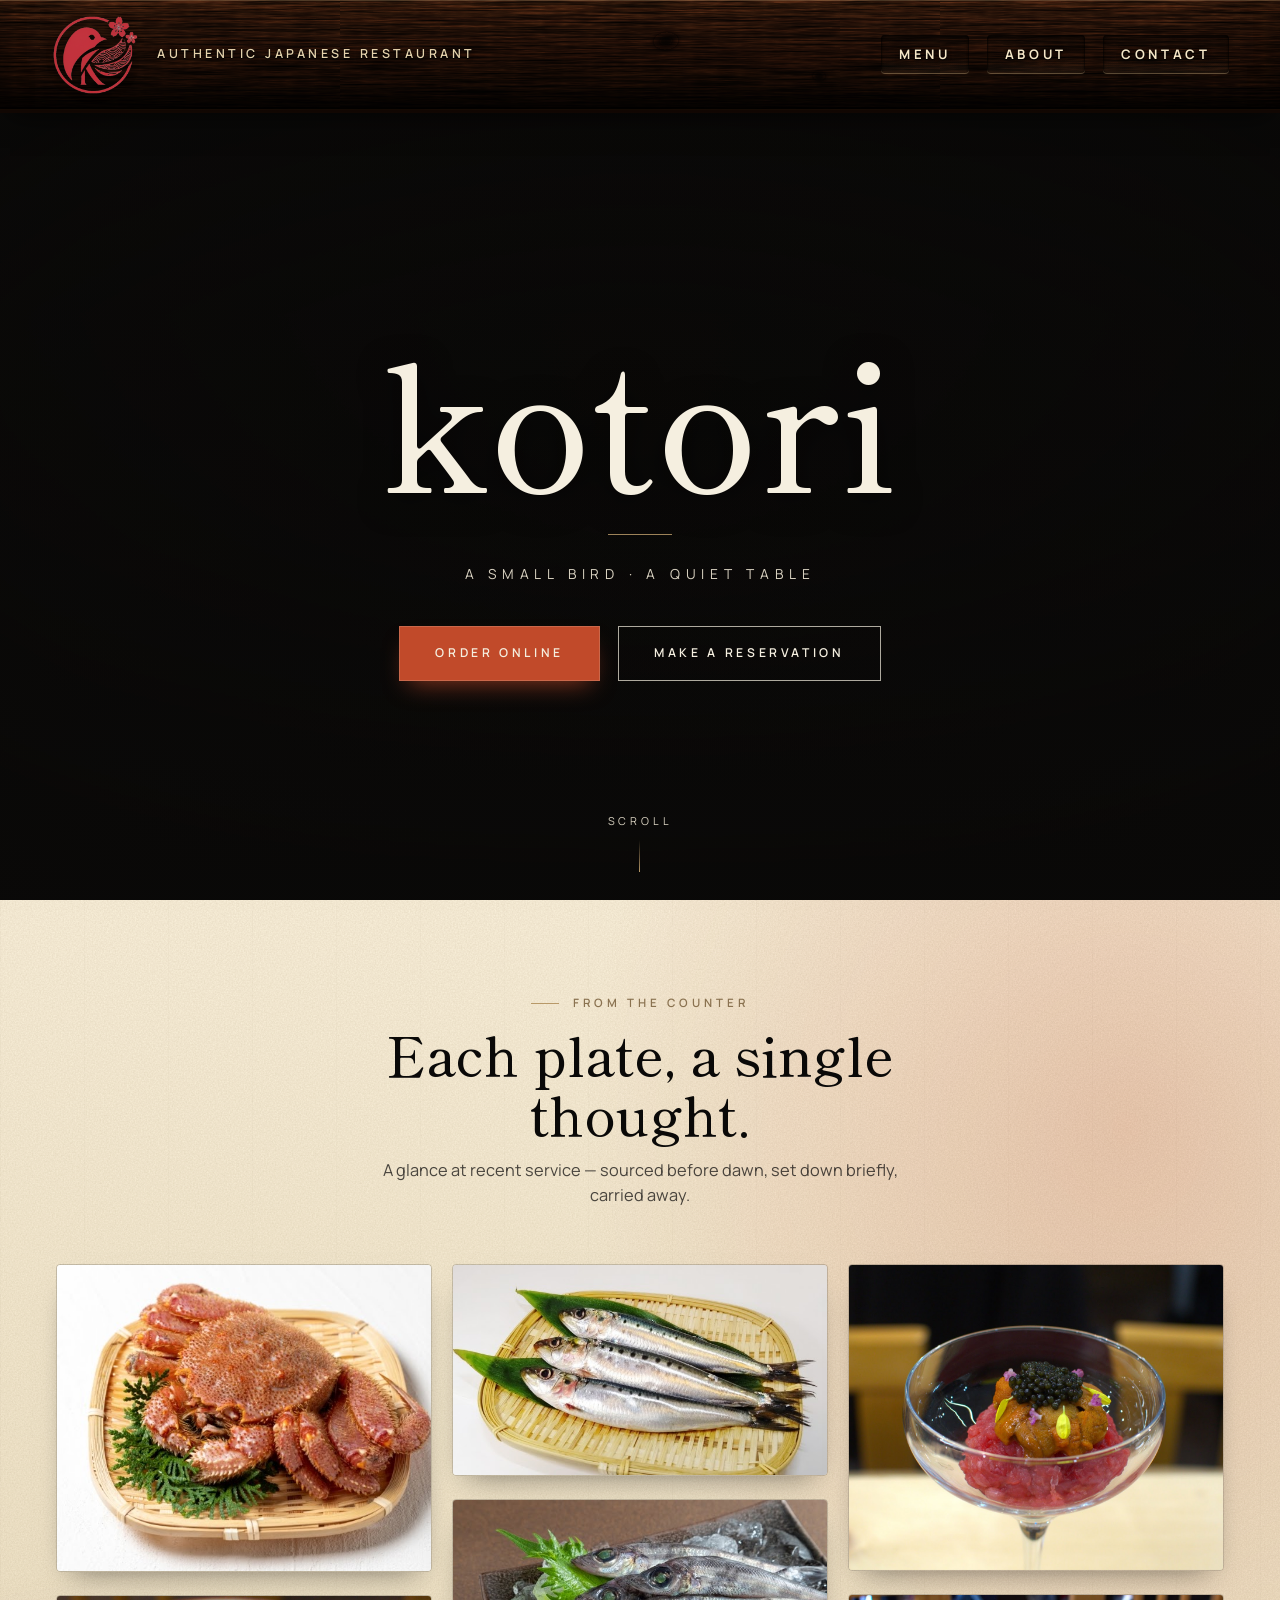
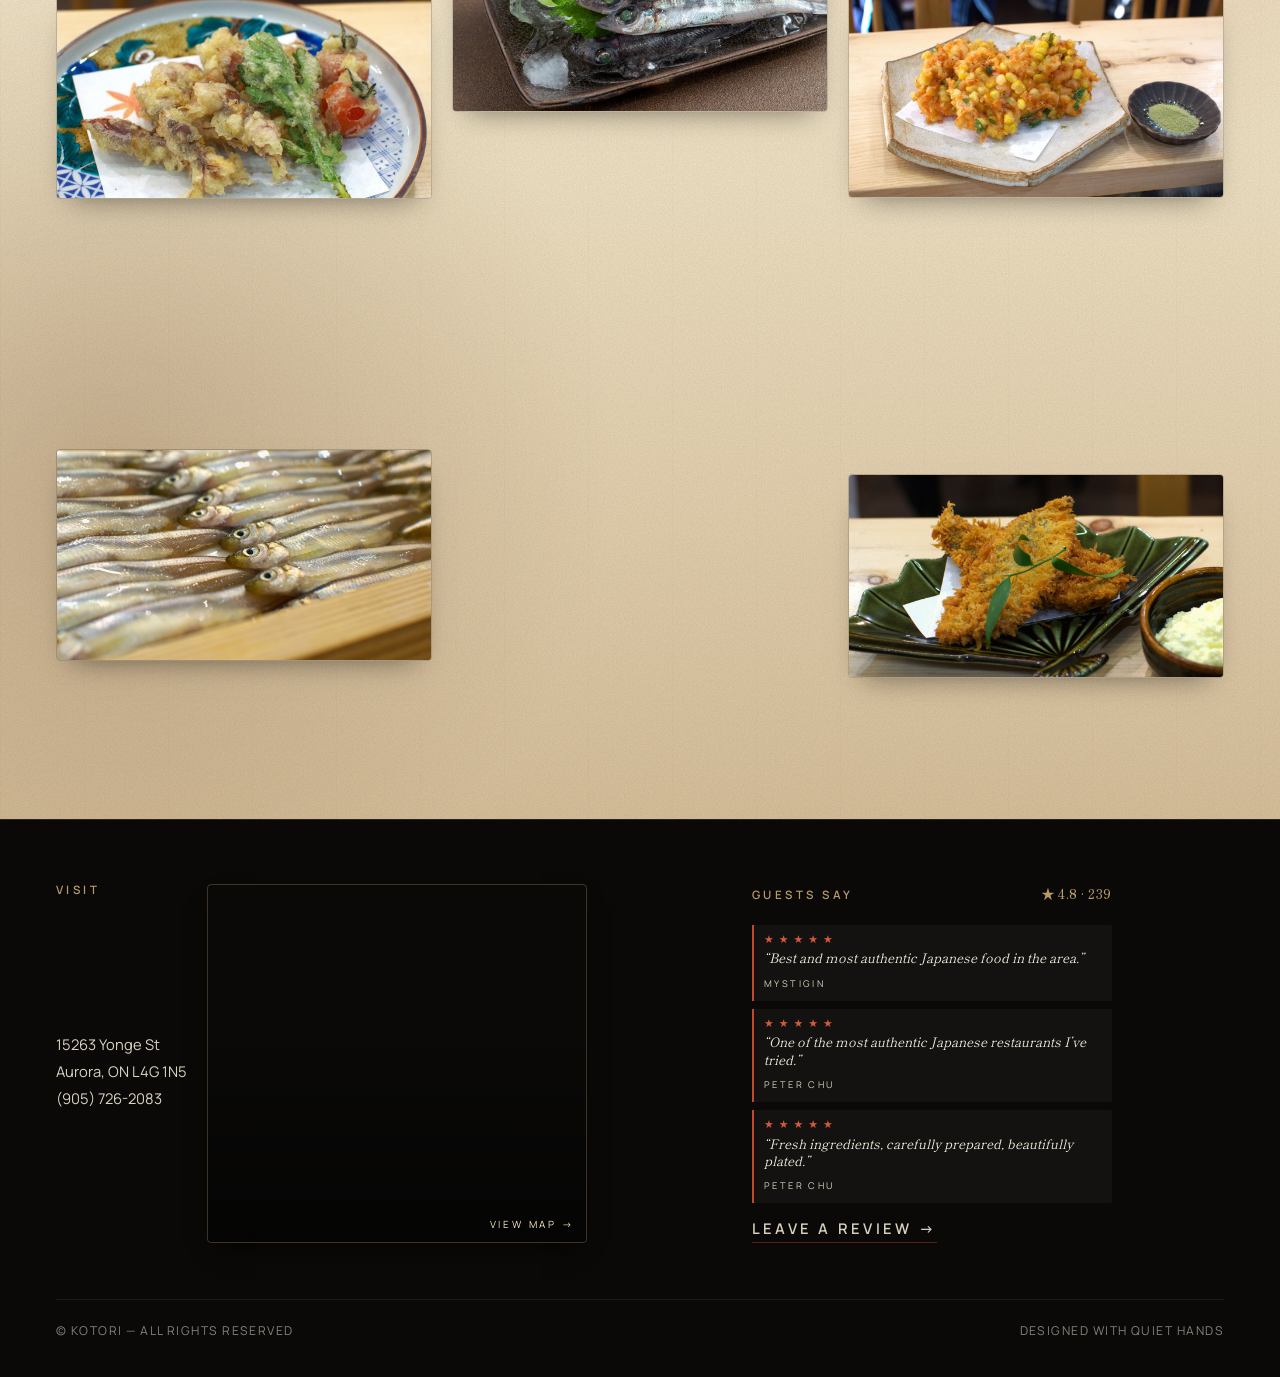
==== commit 1dc6856d: "Footer 'Leave a review' → direct writereview form via decoded Place IDDecoded the Place ID from the " ====
--- a/index.html
+++ b/index.html
@@ -11,8 +11,8 @@
   <link rel="preconnect" href="https://cdn.jsdelivr.net" crossorigin>
 
   <link rel="icon" href="images/kotori-logo.png" type="image/png">
-  <link rel="stylesheet" href="css/base.css?v=27">
-  <link rel="stylesheet" href="css/pages.css?v=27">
+  <link rel="stylesheet" href="css/base.css?v=28">
+  <link rel="stylesheet" href="css/pages.css?v=28">
 </head>
 <body class="page-home">
 
@@ -121,7 +121,7 @@
               <cite>Peter Chu</cite>
             </li>
           </ul>
-          <a class="foot-review-cta" href="https://www.google.com/maps/search/?api=1&query=Kotori%20Authentic%20Japanese%20Restaurant%2015263%20Yonge%20St%20Aurora%20ON%20L4G%201N5" target="_blank" rel="noopener">Leave a review →</a>
+          <a class="foot-review-cta" href="https://search.google.com/local/writereview?placeid=ChIJN-gCI5HTKogR7oyrxgynsA0" target="_blank" rel="noopener">Leave a review →</a>
         </div>
       </div>
     </div>
@@ -238,9 +238,9 @@
     <img class="lightbox-img" src="" alt="">
   </div>
 
-  <script src="js/intro.js?v=27"></script>
-  <script src="js/book.js?v=27"></script>
-  <script src="js/gallery.js?v=27"></script>
-  <script src="js/boats.js?v=27"></script>
+  <script src="js/intro.js?v=28"></script>
+  <script src="js/book.js?v=28"></script>
+  <script src="js/gallery.js?v=28"></script>
+  <script src="js/boats.js?v=28"></script>
 </body>
 </html>
